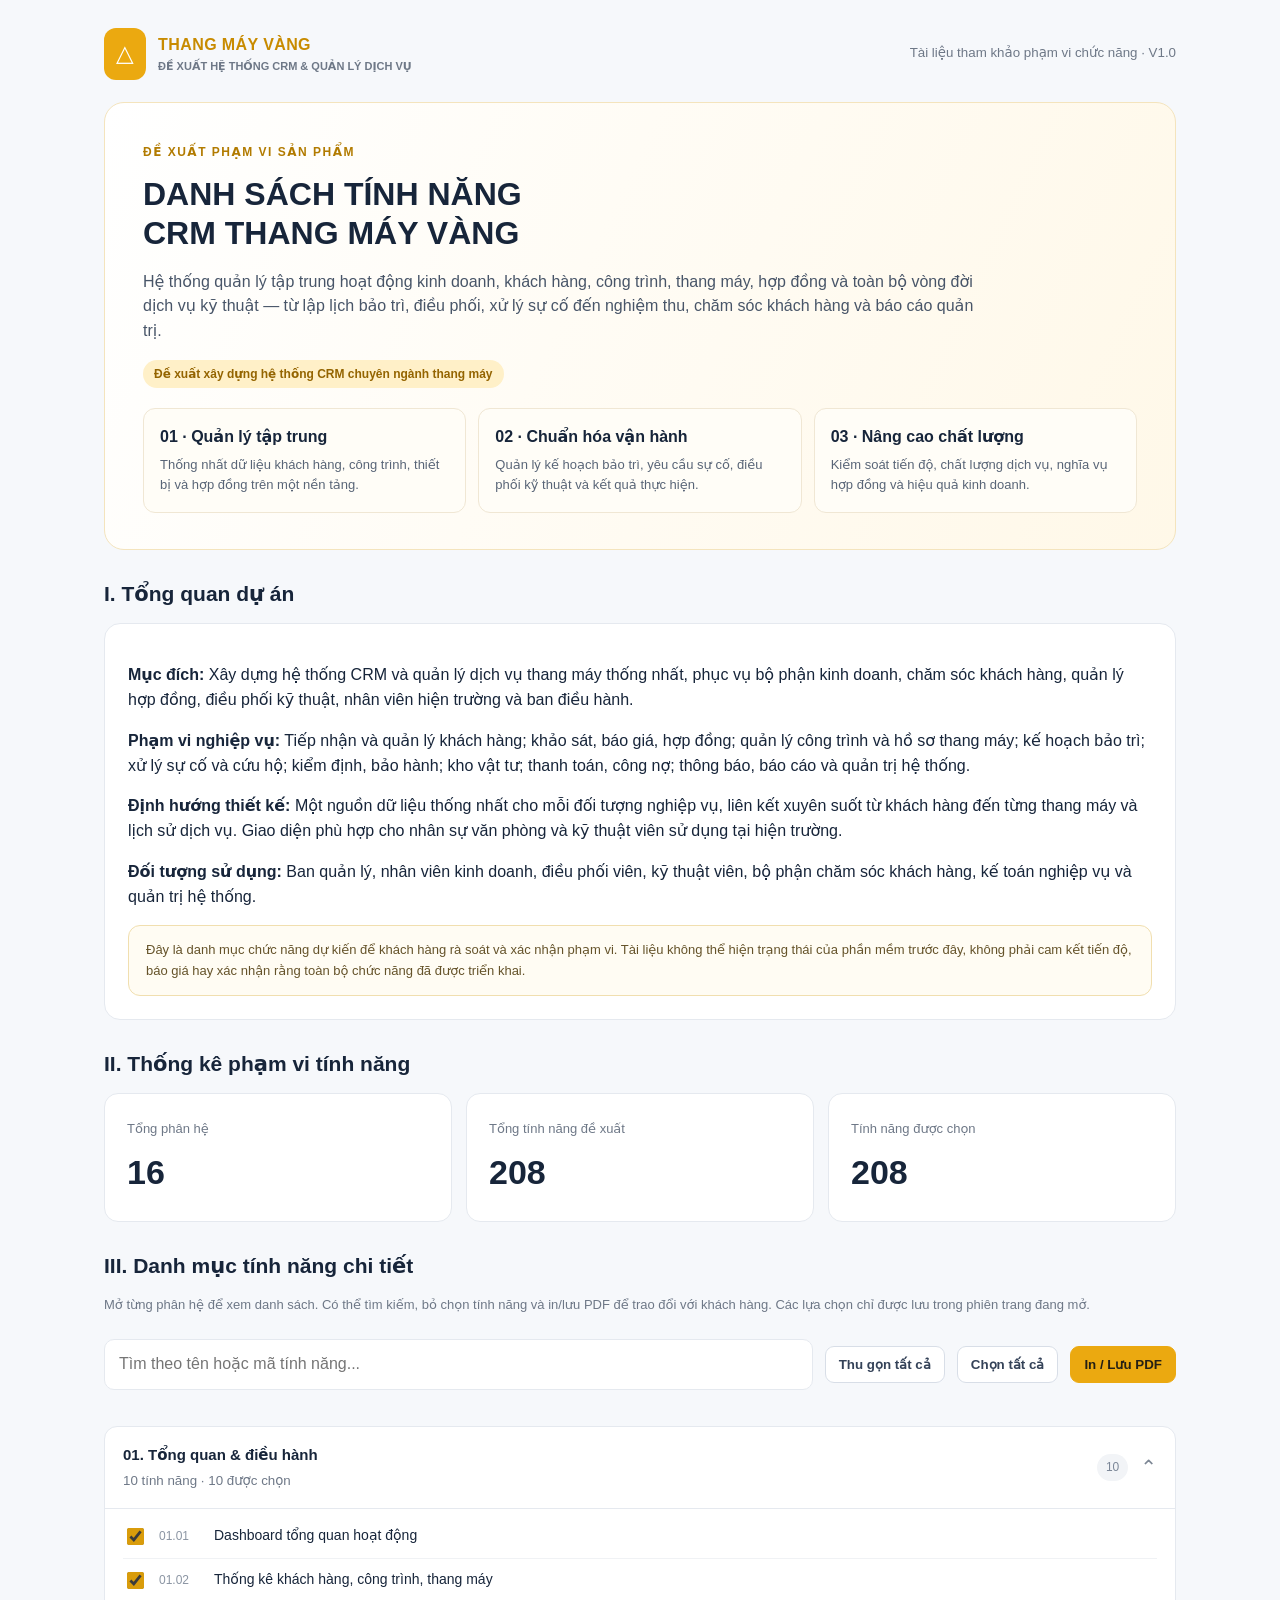
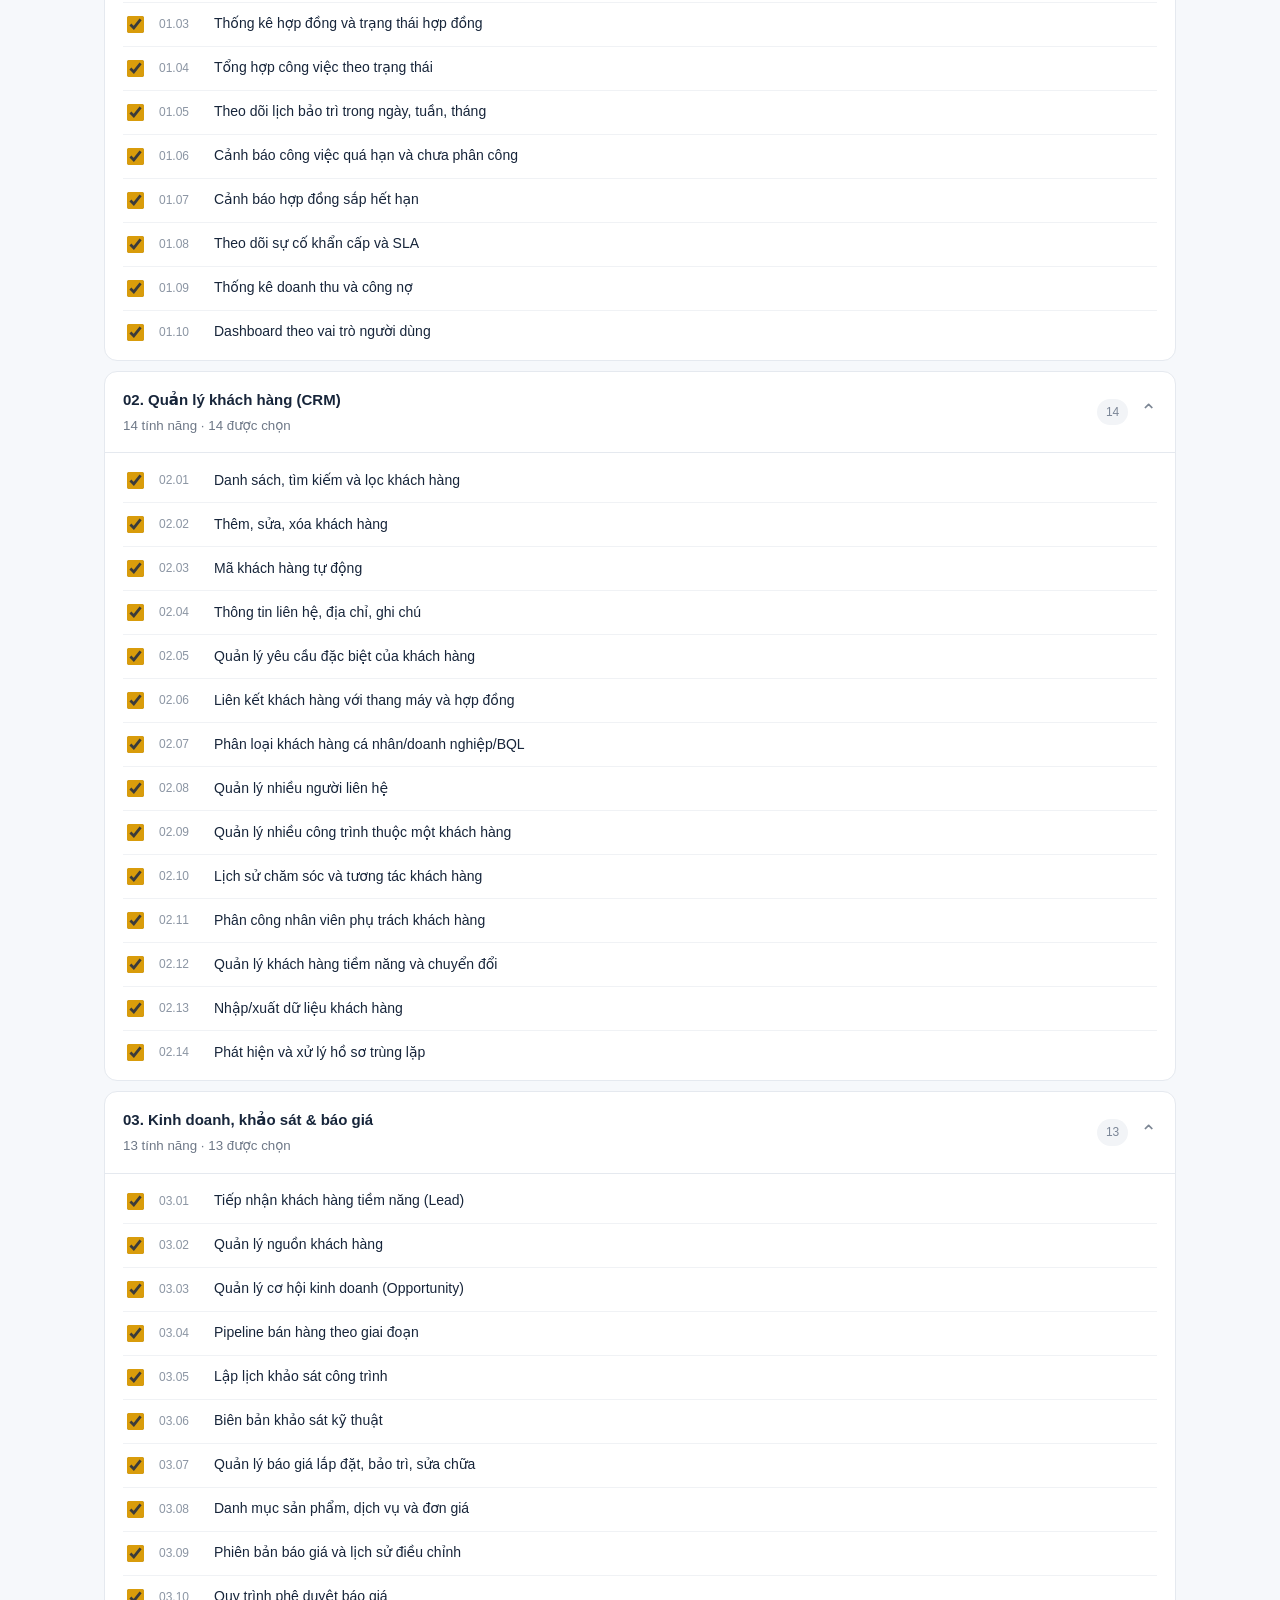
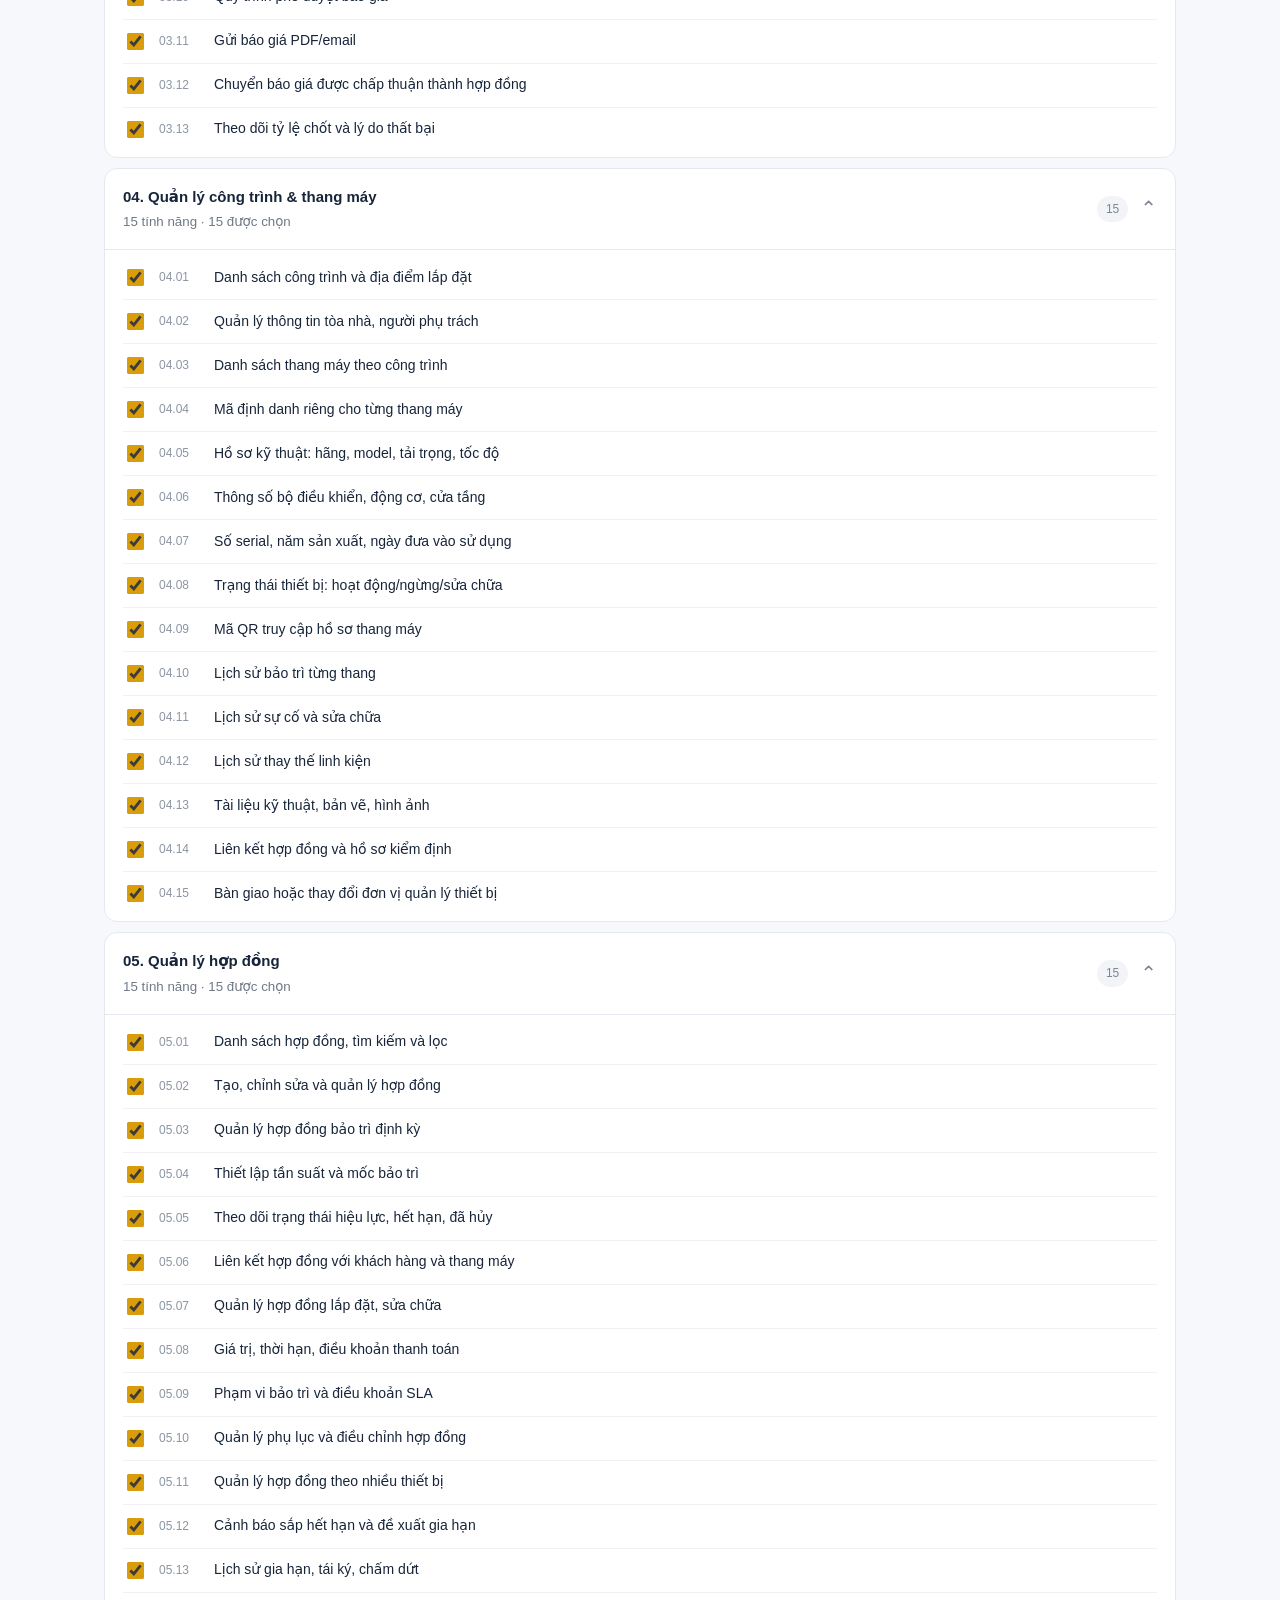
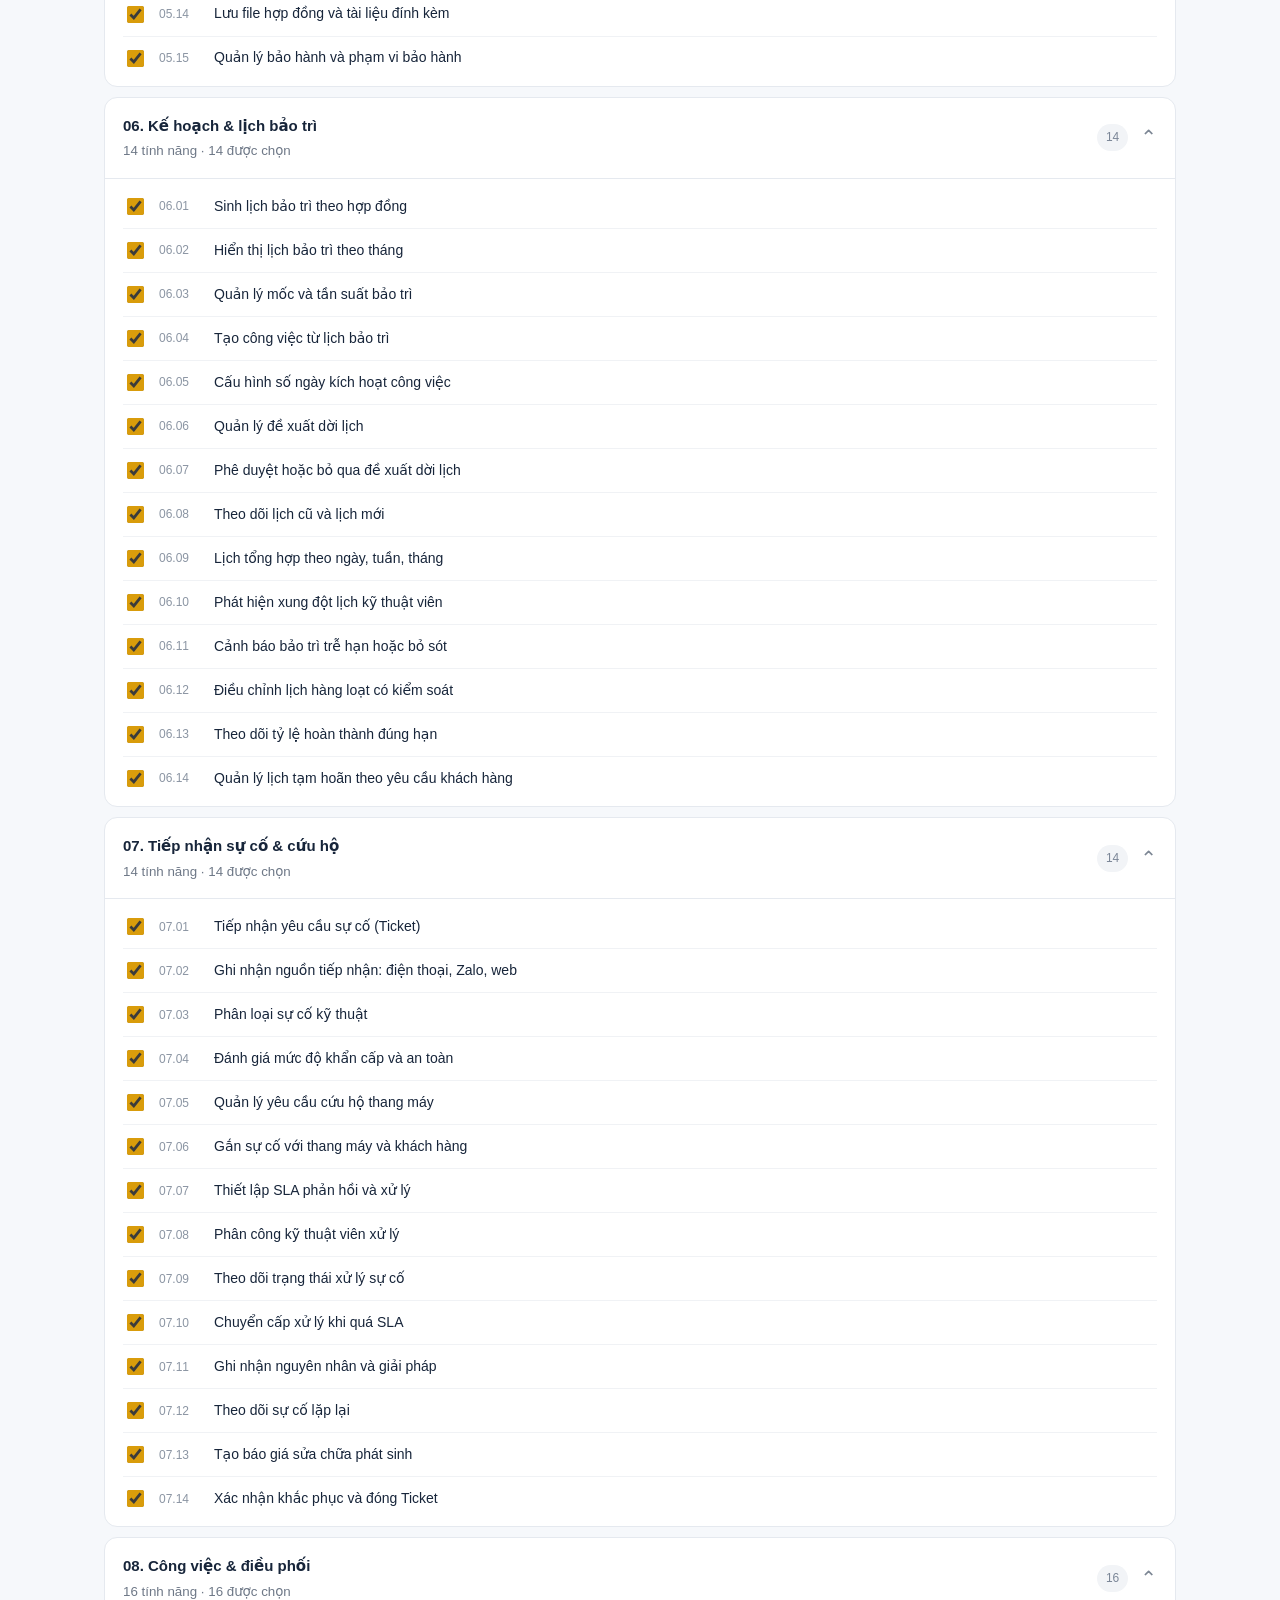
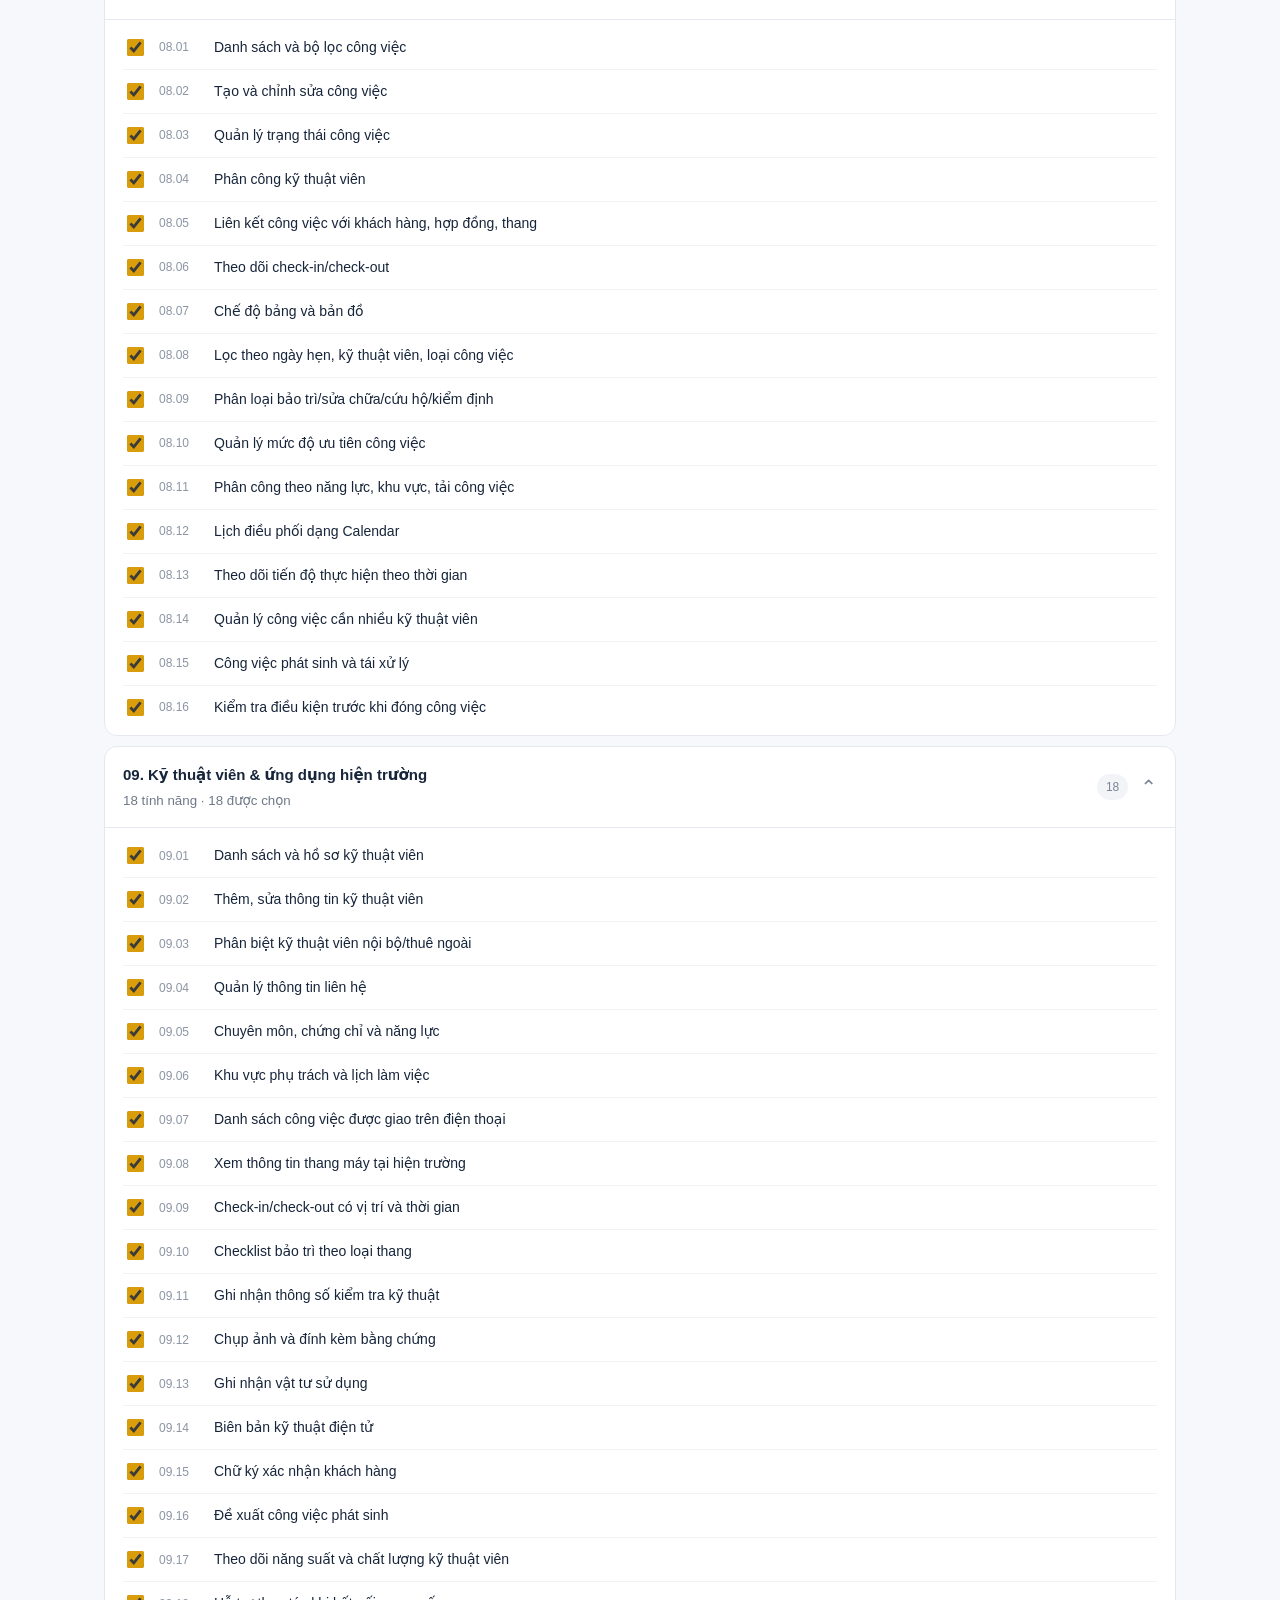
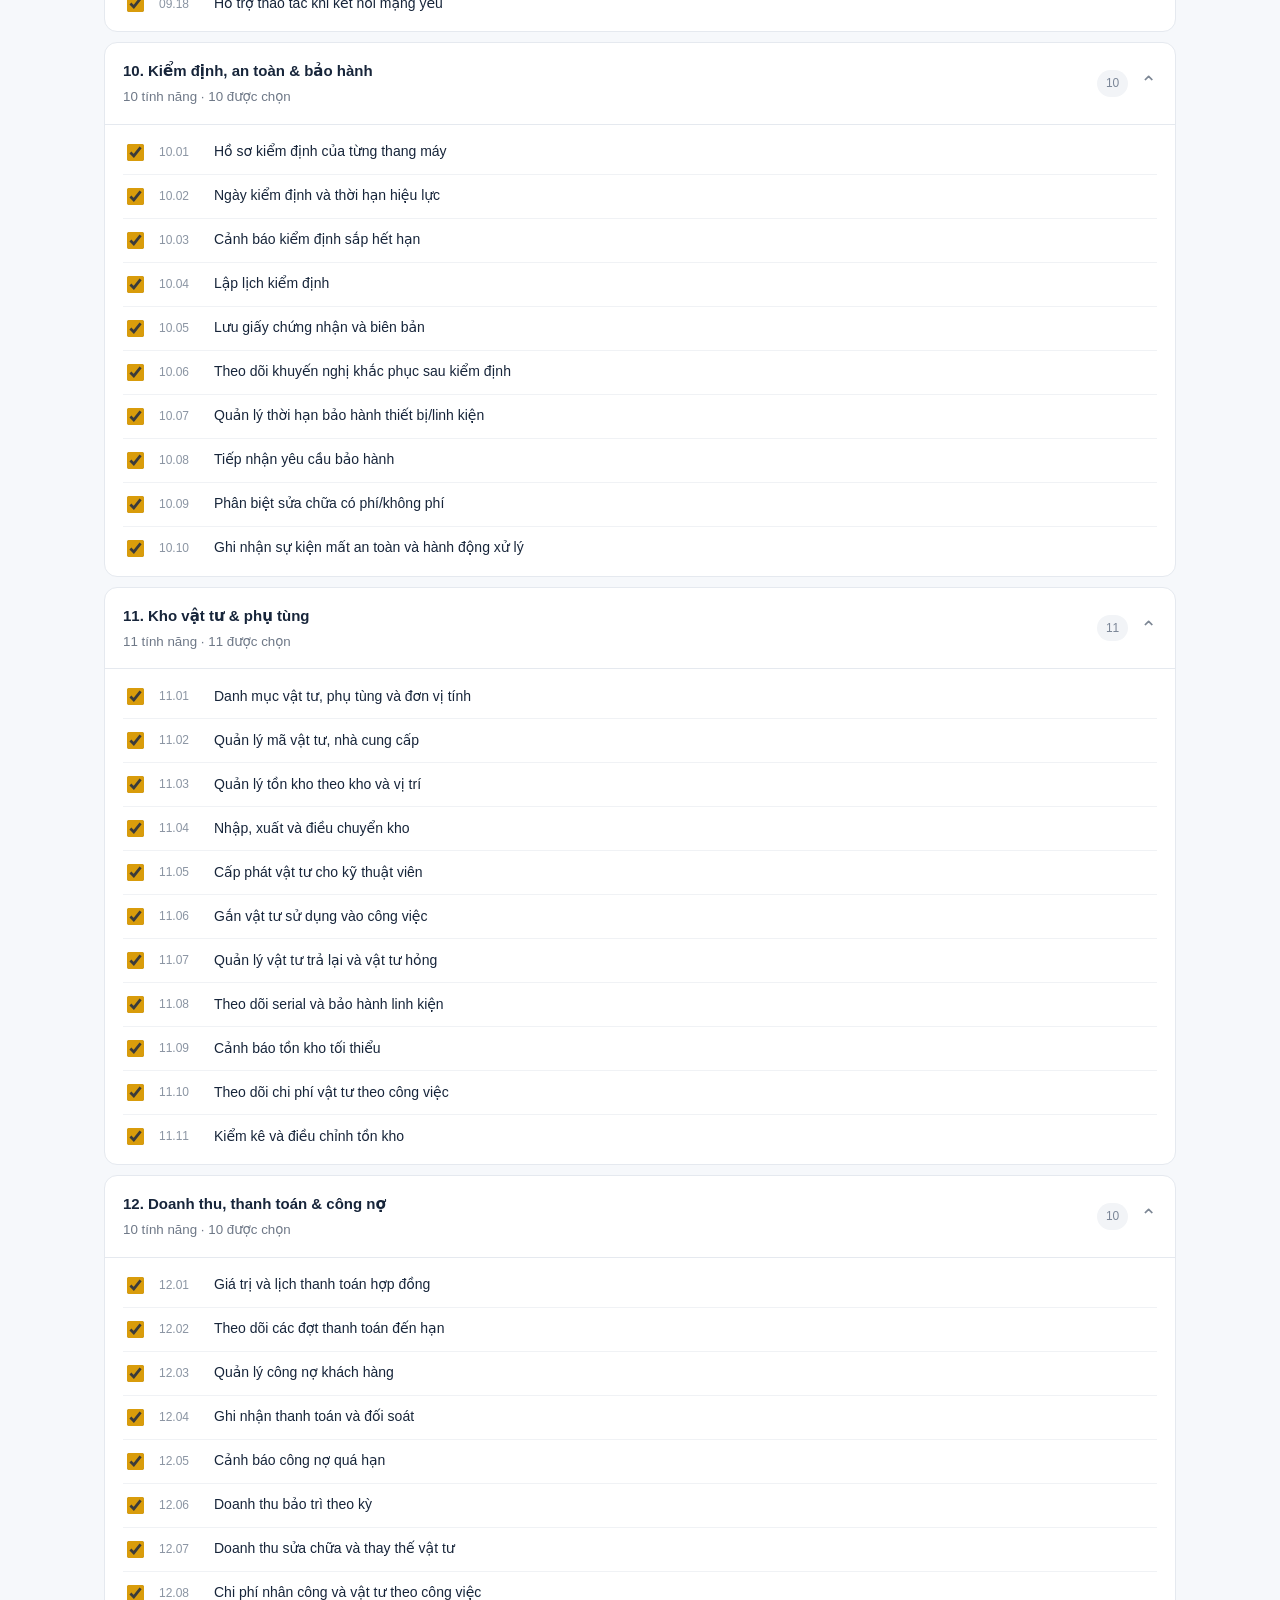
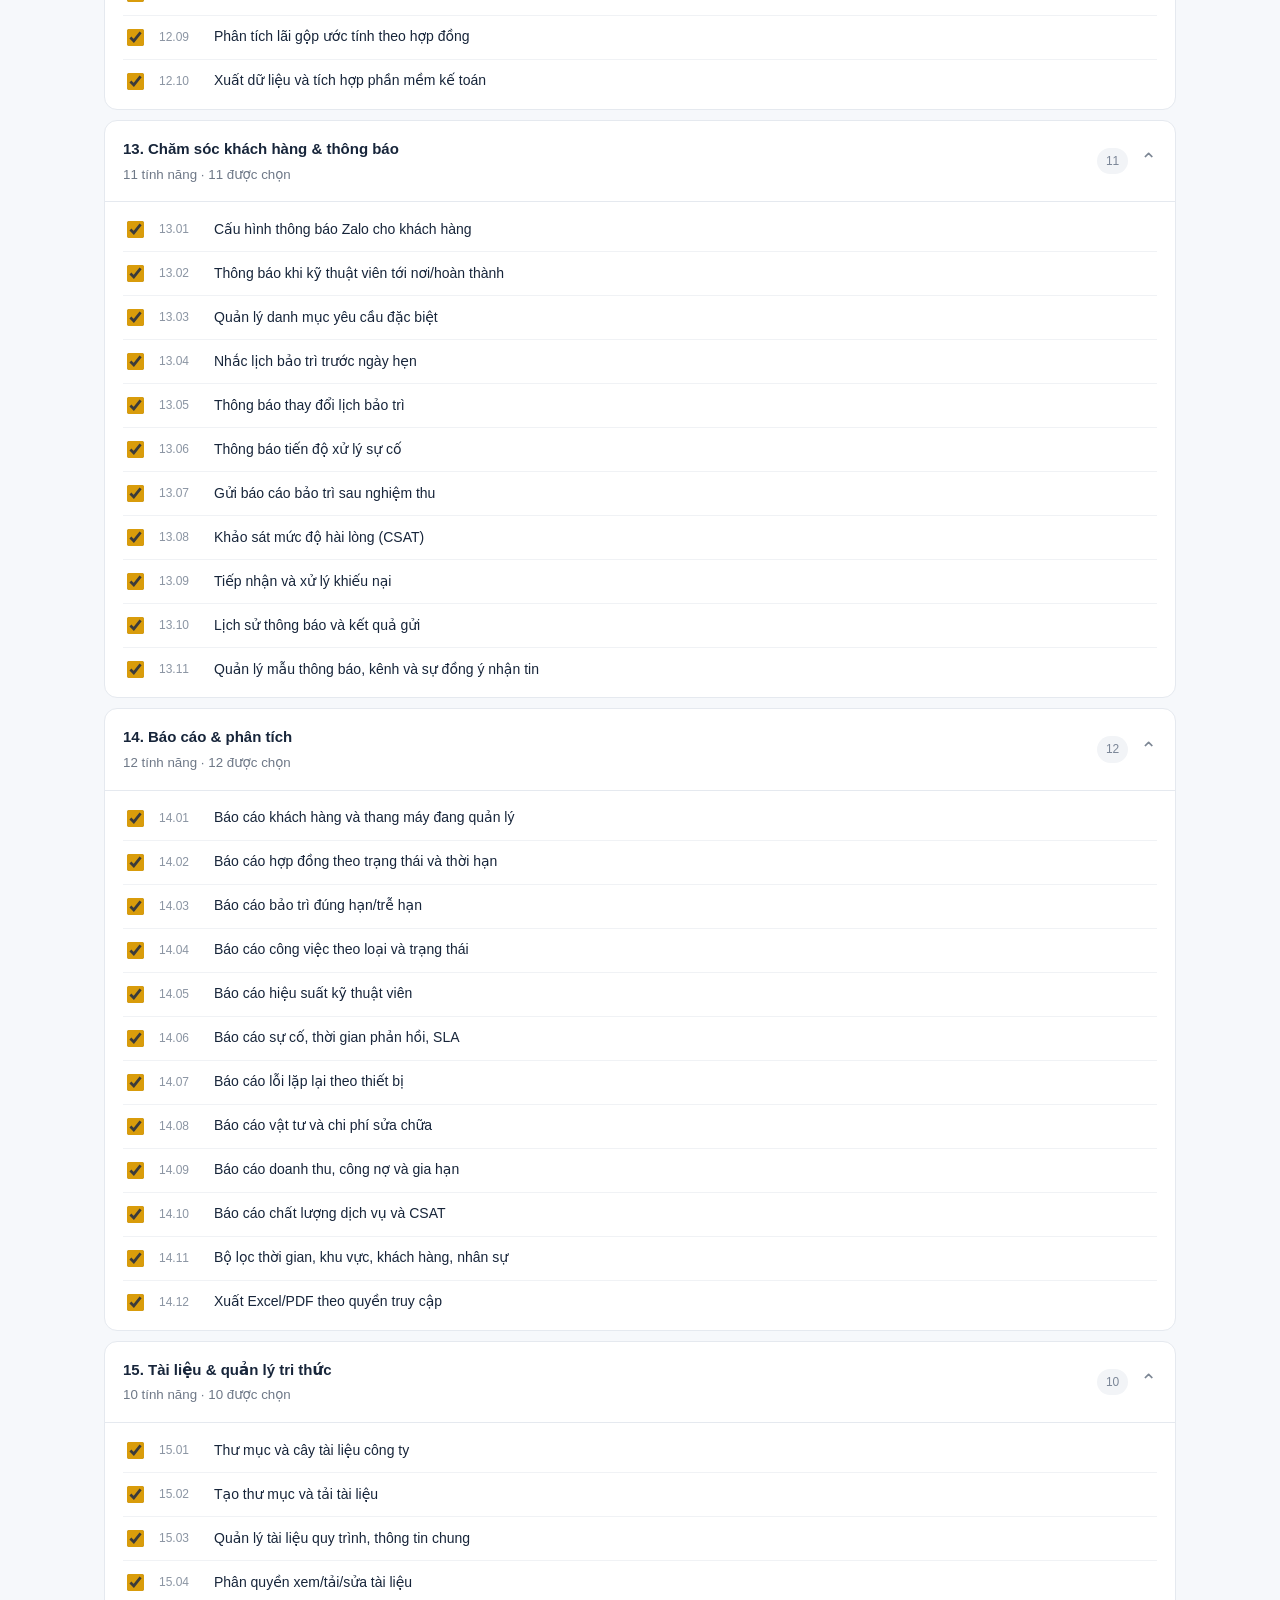
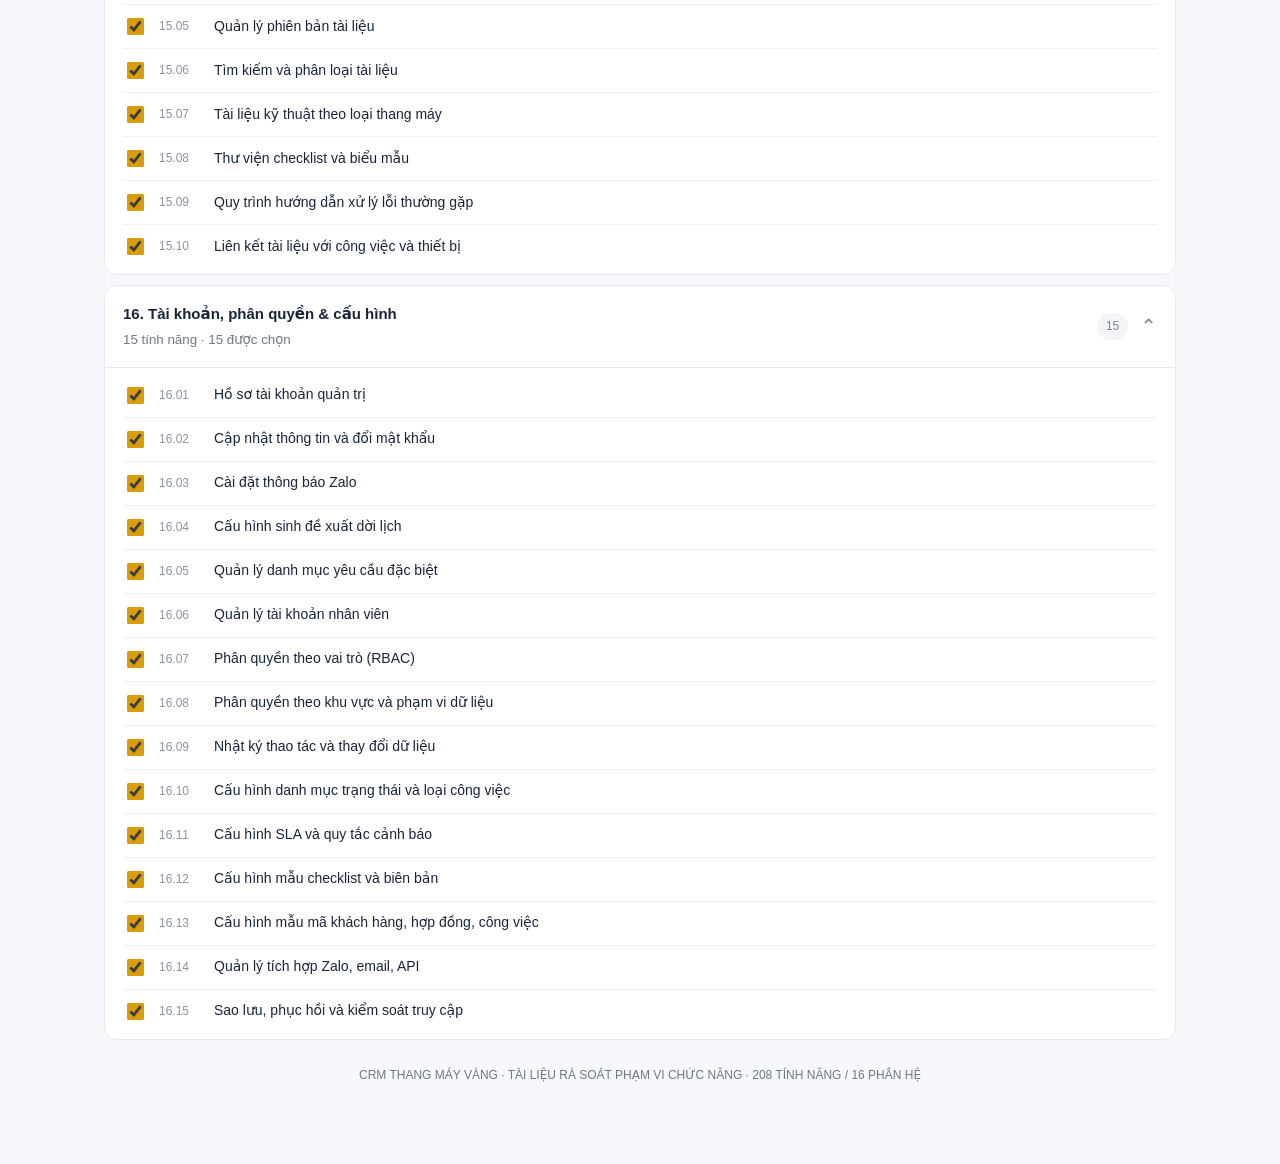
==== index.html @ a3b7886a "up" ====
<!doctype html><html lang="vi"><head><meta charset="utf-8"><meta name="viewport" content="width=device-width,initial-scale=1"><title>Danh sách tính năng CRM Thang Máy Vàng</title><style>
:root{--gold:#eba910;--gold2:#fff6df;--ink:#17253a;--muted:#6e7887;--line:#e5e9ef;--bg:#f6f8fb}*{box-sizing:border-box}body{margin:0;background:var(--bg);font-family:Arial,system-ui,sans-serif;color:var(--ink);line-height:1.55}.wrap{max-width:1120px;margin:auto;padding:28px 24px 80px}.top{display:flex;justify-content:space-between;align-items:center;gap:16px;margin-bottom:22px}.brand{display:flex;align-items:center;gap:12px;font-weight:800;color:#c88b00;letter-spacing:.4px}.mark{background:var(--gold);color:white;border-radius:12px;padding:8px 12px;font-size:23px}.top small{color:var(--muted)}.hero{background:linear-gradient(115deg,#fff,#fff8e8);border:1px solid #f4e4bd;border-radius:20px;padding:36px 38px}.eyebrow{color:#b27b00;font-size:12px;font-weight:800;letter-spacing:1.5px}.hero h1{font-size:32px;line-height:1.22;margin:12px 0}.lead{font-size:16px;max-width:850px;color:#485568}.pill{display:inline-block;border-radius:30px;background:#fff0c8;color:#946400;font-weight:700;padding:5px 11px;font-size:12px}.section{margin-top:28px}.section h2{font-size:21px;margin:0 0 13px}.panel{background:white;border:1px solid var(--line);border-radius:16px;padding:23px}.objectives{display:grid;grid-template-columns:repeat(3,1fr);gap:12px;margin-top:20px}.objective{border:1px solid #f0e7d4;border-radius:12px;background:#fffdf7;padding:16px}.objective strong{display:block;margin-bottom:5px}.objective p{font-size:13px;color:#596577;margin:0}.stats{display:grid;grid-template-columns:repeat(3,1fr);gap:14px}.stat{background:#fff;border:1px solid var(--line);border-radius:14px;padding:22px}.stat span{font-size:13px;color:var(--muted)}.stat strong{font-size:34px;display:block;margin-top:5px}.tools{display:flex;gap:12px;align-items:center;flex-wrap:wrap;margin-bottom:16px}.search{flex:1;min-width:220px;border:1px solid var(--line);border-radius:10px;padding:12px 14px;font:inherit}.btn{cursor:pointer;background:#fff;border:1px solid #d8dee7;border-radius:9px;padding:10px 13px;font-weight:600;color:#344258}.btn.primary{background:var(--gold);border-color:var(--gold);color:#252014}.btn:hover{filter:brightness(.97)}.hint{font-size:13px;color:var(--muted);margin:0 0 14px}.module{background:#fff;border:1px solid var(--line);border-radius:13px;margin:10px 0;overflow:hidden}.module-head{display:flex;justify-content:space-between;gap:10px;align-items:center;padding:16px 18px;cursor:pointer;user-select:none}.module-head:hover{background:#fffdf7}.module-head strong{font-size:15px}.module-head small{display:block;color:var(--muted);margin-top:3px}.module-content{border-top:1px solid var(--line);padding:6px 18px}.feature{display:flex;align-items:center;gap:12px;padding:10px 0;border-bottom:1px solid #f0f2f5;font-size:14px}.feature:last-child{border:0}.feature label{flex:1;cursor:pointer}.feature input{accent-color:#d99c0b;width:17px;height:17px;cursor:pointer}.code{font-size:12px;color:#8b95a3;min-width:43px}.count{font-size:12px;color:#7b8697;background:#f2f4f7;border-radius:20px;padding:4px 9px;white-space:nowrap}.arrow{font-size:20px;color:#7c8694}.footer{margin-top:26px;color:var(--muted);font-size:12px;text-align:center}.review{background:#fffcf3;border:1px solid #f1dfaf;border-radius:12px;padding:14px 17px;margin-top:16px;font-size:13px;color:#65532a}.sticky{position:sticky;top:0;z-index:2;background:rgba(246,248,251,.96);padding:10px 0;backdrop-filter:blur(8px)}@media(max-width:700px){.wrap{padding:16px 12px 50px}.hero{padding:23px}.hero h1{font-size:25px}.objectives{grid-template-columns:1fr}.stats{gap:8px}.stat{padding:13px}.stat strong{font-size:26px}.top small{display:none}.panel{padding:15px}.feature{font-size:13px}}@media print{body{background:white}.wrap{max-width:none;padding:0}.top,.tools,.review,.footer{display:none!important}.hero,.panel,.module,.stat{break-inside:avoid}.module-content{display:block!important}.feature input{appearance:none;width:10px;height:10px;border:1px solid #aaa}.module{break-inside:avoid}.section{margin-top:18px}}
</style></head><body><main class="wrap"><header class="top"><div class="brand"><div class="mark">△</div><div>THANG MÁY VÀNG<small style="display:block;font-size:11px;letter-spacing:0">ĐỀ XUẤT HỆ THỐNG CRM & QUẢN LÝ DỊCH VỤ</small></div></div><small>Tài liệu tham khảo phạm vi chức năng · V1.0</small></header><section class="hero"><span class="eyebrow">ĐỀ XUẤT PHẠM VI SẢN PHẨM</span><h1>DANH SÁCH TÍNH NĂNG<br>CRM THANG MÁY VÀNG</h1><p class="lead">Hệ thống quản lý tập trung hoạt động kinh doanh, khách hàng, công trình, thang máy, hợp đồng và toàn bộ vòng đời dịch vụ kỹ thuật — từ lập lịch bảo trì, điều phối, xử lý sự cố đến nghiệm thu, chăm sóc khách hàng và báo cáo quản trị.</p><span class="pill">Đề xuất xây dựng hệ thống CRM chuyên ngành thang máy</span><div class="objectives"><div class="objective"><strong>01 · Quản lý tập trung</strong><p>Thống nhất dữ liệu khách hàng, công trình, thiết bị và hợp đồng trên một nền tảng.</p></div><div class="objective"><strong>02 · Chuẩn hóa vận hành</strong><p>Quản lý kế hoạch bảo trì, yêu cầu sự cố, điều phối kỹ thuật và kết quả thực hiện.</p></div><div class="objective"><strong>03 · Nâng cao chất lượng</strong><p>Kiểm soát tiến độ, chất lượng dịch vụ, nghĩa vụ hợp đồng và hiệu quả kinh doanh.</p></div></div></section><section class="section"><h2>I. Tổng quan dự án</h2><div class="panel"><p><strong>Mục đích:</strong> Xây dựng hệ thống CRM và quản lý dịch vụ thang máy thống nhất, phục vụ bộ phận kinh doanh, chăm sóc khách hàng, quản lý hợp đồng, điều phối kỹ thuật, nhân viên hiện trường và ban điều hành.</p><p><strong>Phạm vi nghiệp vụ:</strong> Tiếp nhận và quản lý khách hàng; khảo sát, báo giá, hợp đồng; quản lý công trình và hồ sơ thang máy; kế hoạch bảo trì; xử lý sự cố và cứu hộ; kiểm định, bảo hành; kho vật tư; thanh toán, công nợ; thông báo, báo cáo và quản trị hệ thống.</p><p><strong>Định hướng thiết kế:</strong> Một nguồn dữ liệu thống nhất cho mỗi đối tượng nghiệp vụ, liên kết xuyên suốt từ khách hàng đến từng thang máy và lịch sử dịch vụ. Giao diện phù hợp cho nhân sự văn phòng và kỹ thuật viên sử dụng tại hiện trường.</p><p><strong>Đối tượng sử dụng:</strong> Ban quản lý, nhân viên kinh doanh, điều phối viên, kỹ thuật viên, bộ phận chăm sóc khách hàng, kế toán nghiệp vụ và quản trị hệ thống.</p><div class="review">Đây là danh mục chức năng dự kiến để khách hàng rà soát và xác nhận phạm vi. Tài liệu không thể hiện trạng thái của phần mềm trước đây, không phải cam kết tiến độ, báo giá hay xác nhận rằng toàn bộ chức năng đã được triển khai.</div></div></section><section class="section"><h2>II. Thống kê phạm vi tính năng</h2><div class="stats"><div class="stat"><span>Tổng phân hệ</span><strong id="modulesTotal">16</strong></div><div class="stat"><span>Tổng tính năng đề xuất</span><strong id="featuresTotal">208</strong></div><div class="stat"><span>Tính năng được chọn</span><strong id="selectedTotal">208</strong></div></div></section><section class="section"><h2>III. Danh mục tính năng chi tiết</h2><p class="hint">Mở từng phân hệ để xem danh sách. Có thể tìm kiếm, bỏ chọn tính năng và in/lưu PDF để trao đổi với khách hàng. Các lựa chọn chỉ được lưu trong phiên trang đang mở.</p><div class="sticky"><div class="tools"><input id="search" class="search" type="search" placeholder="Tìm theo tên hoặc mã tính năng..." aria-label="Tìm tính năng"><button class="btn" id="expand">Thu gọn tất cả</button><button class="btn" id="reset">Chọn tất cả</button><button class="btn primary" id="print">In / Lưu PDF</button></div></div><div id="list"></div></section><div class="footer">CRM THANG MÁY VÀNG · TÀI LIỆU RÀ SOÁT PHẠM VI CHỨC NĂNG · 208 TÍNH NĂNG / 16 PHÂN HỆ</div></main><script>
const modules=[{"id": "01", "name": "Tổng quan & điều hành", "features": [{"id": "01.01", "name": "Dashboard tổng quan hoạt động"}, {"id": "01.02", "name": "Thống kê khách hàng, công trình, thang máy"}, {"id": "01.03", "name": "Thống kê hợp đồng và trạng thái hợp đồng"}, {"id": "01.04", "name": "Tổng hợp công việc theo trạng thái"}, {"id": "01.05", "name": "Theo dõi lịch bảo trì trong ngày, tuần, tháng"}, {"id": "01.06", "name": "Cảnh báo công việc quá hạn và chưa phân công"}, {"id": "01.07", "name": "Cảnh báo hợp đồng sắp hết hạn"}, {"id": "01.08", "name": "Theo dõi sự cố khẩn cấp và SLA"}, {"id": "01.09", "name": "Thống kê doanh thu và công nợ"}, {"id": "01.10", "name": "Dashboard theo vai trò người dùng"}]}, {"id": "02", "name": "Quản lý khách hàng (CRM)", "features": [{"id": "02.01", "name": "Danh sách, tìm kiếm và lọc khách hàng"}, {"id": "02.02", "name": "Thêm, sửa, xóa khách hàng"}, {"id": "02.03", "name": "Mã khách hàng tự động"}, {"id": "02.04", "name": "Thông tin liên hệ, địa chỉ, ghi chú"}, {"id": "02.05", "name": "Quản lý yêu cầu đặc biệt của khách hàng"}, {"id": "02.06", "name": "Liên kết khách hàng với thang máy và hợp đồng"}, {"id": "02.07", "name": "Phân loại khách hàng cá nhân/doanh nghiệp/BQL"}, {"id": "02.08", "name": "Quản lý nhiều người liên hệ"}, {"id": "02.09", "name": "Quản lý nhiều công trình thuộc một khách hàng"}, {"id": "02.10", "name": "Lịch sử chăm sóc và tương tác khách hàng"}, {"id": "02.11", "name": "Phân công nhân viên phụ trách khách hàng"}, {"id": "02.12", "name": "Quản lý khách hàng tiềm năng và chuyển đổi"}, {"id": "02.13", "name": "Nhập/xuất dữ liệu khách hàng"}, {"id": "02.14", "name": "Phát hiện và xử lý hồ sơ trùng lặp"}]}, {"id": "03", "name": "Kinh doanh, khảo sát & báo giá", "features": [{"id": "03.01", "name": "Tiếp nhận khách hàng tiềm năng (Lead)"}, {"id": "03.02", "name": "Quản lý nguồn khách hàng"}, {"id": "03.03", "name": "Quản lý cơ hội kinh doanh (Opportunity)"}, {"id": "03.04", "name": "Pipeline bán hàng theo giai đoạn"}, {"id": "03.05", "name": "Lập lịch khảo sát công trình"}, {"id": "03.06", "name": "Biên bản khảo sát kỹ thuật"}, {"id": "03.07", "name": "Quản lý báo giá lắp đặt, bảo trì, sửa chữa"}, {"id": "03.08", "name": "Danh mục sản phẩm, dịch vụ và đơn giá"}, {"id": "03.09", "name": "Phiên bản báo giá và lịch sử điều chỉnh"}, {"id": "03.10", "name": "Quy trình phê duyệt báo giá"}, {"id": "03.11", "name": "Gửi báo giá PDF/email"}, {"id": "03.12", "name": "Chuyển báo giá được chấp thuận thành hợp đồng"}, {"id": "03.13", "name": "Theo dõi tỷ lệ chốt và lý do thất bại"}]}, {"id": "04", "name": "Quản lý công trình & thang máy", "features": [{"id": "04.01", "name": "Danh sách công trình và địa điểm lắp đặt"}, {"id": "04.02", "name": "Quản lý thông tin tòa nhà, người phụ trách"}, {"id": "04.03", "name": "Danh sách thang máy theo công trình"}, {"id": "04.04", "name": "Mã định danh riêng cho từng thang máy"}, {"id": "04.05", "name": "Hồ sơ kỹ thuật: hãng, model, tải trọng, tốc độ"}, {"id": "04.06", "name": "Thông số bộ điều khiển, động cơ, cửa tầng"}, {"id": "04.07", "name": "Số serial, năm sản xuất, ngày đưa vào sử dụng"}, {"id": "04.08", "name": "Trạng thái thiết bị: hoạt động/ngừng/sửa chữa"}, {"id": "04.09", "name": "Mã QR truy cập hồ sơ thang máy"}, {"id": "04.10", "name": "Lịch sử bảo trì từng thang"}, {"id": "04.11", "name": "Lịch sử sự cố và sửa chữa"}, {"id": "04.12", "name": "Lịch sử thay thế linh kiện"}, {"id": "04.13", "name": "Tài liệu kỹ thuật, bản vẽ, hình ảnh"}, {"id": "04.14", "name": "Liên kết hợp đồng và hồ sơ kiểm định"}, {"id": "04.15", "name": "Bàn giao hoặc thay đổi đơn vị quản lý thiết bị"}]}, {"id": "05", "name": "Quản lý hợp đồng", "features": [{"id": "05.01", "name": "Danh sách hợp đồng, tìm kiếm và lọc"}, {"id": "05.02", "name": "Tạo, chỉnh sửa và quản lý hợp đồng"}, {"id": "05.03", "name": "Quản lý hợp đồng bảo trì định kỳ"}, {"id": "05.04", "name": "Thiết lập tần suất và mốc bảo trì"}, {"id": "05.05", "name": "Theo dõi trạng thái hiệu lực, hết hạn, đã hủy"}, {"id": "05.06", "name": "Liên kết hợp đồng với khách hàng và thang máy"}, {"id": "05.07", "name": "Quản lý hợp đồng lắp đặt, sửa chữa"}, {"id": "05.08", "name": "Giá trị, thời hạn, điều khoản thanh toán"}, {"id": "05.09", "name": "Phạm vi bảo trì và điều khoản SLA"}, {"id": "05.10", "name": "Quản lý phụ lục và điều chỉnh hợp đồng"}, {"id": "05.11", "name": "Quản lý hợp đồng theo nhiều thiết bị"}, {"id": "05.12", "name": "Cảnh báo sắp hết hạn và đề xuất gia hạn"}, {"id": "05.13", "name": "Lịch sử gia hạn, tái ký, chấm dứt"}, {"id": "05.14", "name": "Lưu file hợp đồng và tài liệu đính kèm"}, {"id": "05.15", "name": "Quản lý bảo hành và phạm vi bảo hành"}]}, {"id": "06", "name": "Kế hoạch & lịch bảo trì", "features": [{"id": "06.01", "name": "Sinh lịch bảo trì theo hợp đồng"}, {"id": "06.02", "name": "Hiển thị lịch bảo trì theo tháng"}, {"id": "06.03", "name": "Quản lý mốc và tần suất bảo trì"}, {"id": "06.04", "name": "Tạo công việc từ lịch bảo trì"}, {"id": "06.05", "name": "Cấu hình số ngày kích hoạt công việc"}, {"id": "06.06", "name": "Quản lý đề xuất dời lịch"}, {"id": "06.07", "name": "Phê duyệt hoặc bỏ qua đề xuất dời lịch"}, {"id": "06.08", "name": "Theo dõi lịch cũ và lịch mới"}, {"id": "06.09", "name": "Lịch tổng hợp theo ngày, tuần, tháng"}, {"id": "06.10", "name": "Phát hiện xung đột lịch kỹ thuật viên"}, {"id": "06.11", "name": "Cảnh báo bảo trì trễ hạn hoặc bỏ sót"}, {"id": "06.12", "name": "Điều chỉnh lịch hàng loạt có kiểm soát"}, {"id": "06.13", "name": "Theo dõi tỷ lệ hoàn thành đúng hạn"}, {"id": "06.14", "name": "Quản lý lịch tạm hoãn theo yêu cầu khách hàng"}]}, {"id": "07", "name": "Tiếp nhận sự cố & cứu hộ", "features": [{"id": "07.01", "name": "Tiếp nhận yêu cầu sự cố (Ticket)"}, {"id": "07.02", "name": "Ghi nhận nguồn tiếp nhận: điện thoại, Zalo, web"}, {"id": "07.03", "name": "Phân loại sự cố kỹ thuật"}, {"id": "07.04", "name": "Đánh giá mức độ khẩn cấp và an toàn"}, {"id": "07.05", "name": "Quản lý yêu cầu cứu hộ thang máy"}, {"id": "07.06", "name": "Gắn sự cố với thang máy và khách hàng"}, {"id": "07.07", "name": "Thiết lập SLA phản hồi và xử lý"}, {"id": "07.08", "name": "Phân công kỹ thuật viên xử lý"}, {"id": "07.09", "name": "Theo dõi trạng thái xử lý sự cố"}, {"id": "07.10", "name": "Chuyển cấp xử lý khi quá SLA"}, {"id": "07.11", "name": "Ghi nhận nguyên nhân và giải pháp"}, {"id": "07.12", "name": "Theo dõi sự cố lặp lại"}, {"id": "07.13", "name": "Tạo báo giá sửa chữa phát sinh"}, {"id": "07.14", "name": "Xác nhận khắc phục và đóng Ticket"}]}, {"id": "08", "name": "Công việc & điều phối", "features": [{"id": "08.01", "name": "Danh sách và bộ lọc công việc"}, {"id": "08.02", "name": "Tạo và chỉnh sửa công việc"}, {"id": "08.03", "name": "Quản lý trạng thái công việc"}, {"id": "08.04", "name": "Phân công kỹ thuật viên"}, {"id": "08.05", "name": "Liên kết công việc với khách hàng, hợp đồng, thang"}, {"id": "08.06", "name": "Theo dõi check-in/check-out"}, {"id": "08.07", "name": "Chế độ bảng và bản đồ"}, {"id": "08.08", "name": "Lọc theo ngày hẹn, kỹ thuật viên, loại công việc"}, {"id": "08.09", "name": "Phân loại bảo trì/sửa chữa/cứu hộ/kiểm định"}, {"id": "08.10", "name": "Quản lý mức độ ưu tiên công việc"}, {"id": "08.11", "name": "Phân công theo năng lực, khu vực, tải công việc"}, {"id": "08.12", "name": "Lịch điều phối dạng Calendar"}, {"id": "08.13", "name": "Theo dõi tiến độ thực hiện theo thời gian"}, {"id": "08.14", "name": "Quản lý công việc cần nhiều kỹ thuật viên"}, {"id": "08.15", "name": "Công việc phát sinh và tái xử lý"}, {"id": "08.16", "name": "Kiểm tra điều kiện trước khi đóng công việc"}]}, {"id": "09", "name": "Kỹ thuật viên & ứng dụng hiện trường", "features": [{"id": "09.01", "name": "Danh sách và hồ sơ kỹ thuật viên"}, {"id": "09.02", "name": "Thêm, sửa thông tin kỹ thuật viên"}, {"id": "09.03", "name": "Phân biệt kỹ thuật viên nội bộ/thuê ngoài"}, {"id": "09.04", "name": "Quản lý thông tin liên hệ"}, {"id": "09.05", "name": "Chuyên môn, chứng chỉ và năng lực"}, {"id": "09.06", "name": "Khu vực phụ trách và lịch làm việc"}, {"id": "09.07", "name": "Danh sách công việc được giao trên điện thoại"}, {"id": "09.08", "name": "Xem thông tin thang máy tại hiện trường"}, {"id": "09.09", "name": "Check-in/check-out có vị trí và thời gian"}, {"id": "09.10", "name": "Checklist bảo trì theo loại thang"}, {"id": "09.11", "name": "Ghi nhận thông số kiểm tra kỹ thuật"}, {"id": "09.12", "name": "Chụp ảnh và đính kèm bằng chứng"}, {"id": "09.13", "name": "Ghi nhận vật tư sử dụng"}, {"id": "09.14", "name": "Biên bản kỹ thuật điện tử"}, {"id": "09.15", "name": "Chữ ký xác nhận khách hàng"}, {"id": "09.16", "name": "Đề xuất công việc phát sinh"}, {"id": "09.17", "name": "Theo dõi năng suất và chất lượng kỹ thuật viên"}, {"id": "09.18", "name": "Hỗ trợ thao tác khi kết nối mạng yếu"}]}, {"id": "10", "name": "Kiểm định, an toàn & bảo hành", "features": [{"id": "10.01", "name": "Hồ sơ kiểm định của từng thang máy"}, {"id": "10.02", "name": "Ngày kiểm định và thời hạn hiệu lực"}, {"id": "10.03", "name": "Cảnh báo kiểm định sắp hết hạn"}, {"id": "10.04", "name": "Lập lịch kiểm định"}, {"id": "10.05", "name": "Lưu giấy chứng nhận và biên bản"}, {"id": "10.06", "name": "Theo dõi khuyến nghị khắc phục sau kiểm định"}, {"id": "10.07", "name": "Quản lý thời hạn bảo hành thiết bị/linh kiện"}, {"id": "10.08", "name": "Tiếp nhận yêu cầu bảo hành"}, {"id": "10.09", "name": "Phân biệt sửa chữa có phí/không phí"}, {"id": "10.10", "name": "Ghi nhận sự kiện mất an toàn và hành động xử lý"}]}, {"id": "11", "name": "Kho vật tư & phụ tùng", "features": [{"id": "11.01", "name": "Danh mục vật tư, phụ tùng và đơn vị tính"}, {"id": "11.02", "name": "Quản lý mã vật tư, nhà cung cấp"}, {"id": "11.03", "name": "Quản lý tồn kho theo kho và vị trí"}, {"id": "11.04", "name": "Nhập, xuất và điều chuyển kho"}, {"id": "11.05", "name": "Cấp phát vật tư cho kỹ thuật viên"}, {"id": "11.06", "name": "Gắn vật tư sử dụng vào công việc"}, {"id": "11.07", "name": "Quản lý vật tư trả lại và vật tư hỏng"}, {"id": "11.08", "name": "Theo dõi serial và bảo hành linh kiện"}, {"id": "11.09", "name": "Cảnh báo tồn kho tối thiểu"}, {"id": "11.10", "name": "Theo dõi chi phí vật tư theo công việc"}, {"id": "11.11", "name": "Kiểm kê và điều chỉnh tồn kho"}]}, {"id": "12", "name": "Doanh thu, thanh toán & công nợ", "features": [{"id": "12.01", "name": "Giá trị và lịch thanh toán hợp đồng"}, {"id": "12.02", "name": "Theo dõi các đợt thanh toán đến hạn"}, {"id": "12.03", "name": "Quản lý công nợ khách hàng"}, {"id": "12.04", "name": "Ghi nhận thanh toán và đối soát"}, {"id": "12.05", "name": "Cảnh báo công nợ quá hạn"}, {"id": "12.06", "name": "Doanh thu bảo trì theo kỳ"}, {"id": "12.07", "name": "Doanh thu sửa chữa và thay thế vật tư"}, {"id": "12.08", "name": "Chi phí nhân công và vật tư theo công việc"}, {"id": "12.09", "name": "Phân tích lãi gộp ước tính theo hợp đồng"}, {"id": "12.10", "name": "Xuất dữ liệu và tích hợp phần mềm kế toán"}]}, {"id": "13", "name": "Chăm sóc khách hàng & thông báo", "features": [{"id": "13.01", "name": "Cấu hình thông báo Zalo cho khách hàng"}, {"id": "13.02", "name": "Thông báo khi kỹ thuật viên tới nơi/hoàn thành"}, {"id": "13.03", "name": "Quản lý danh mục yêu cầu đặc biệt"}, {"id": "13.04", "name": "Nhắc lịch bảo trì trước ngày hẹn"}, {"id": "13.05", "name": "Thông báo thay đổi lịch bảo trì"}, {"id": "13.06", "name": "Thông báo tiến độ xử lý sự cố"}, {"id": "13.07", "name": "Gửi báo cáo bảo trì sau nghiệm thu"}, {"id": "13.08", "name": "Khảo sát mức độ hài lòng (CSAT)"}, {"id": "13.09", "name": "Tiếp nhận và xử lý khiếu nại"}, {"id": "13.10", "name": "Lịch sử thông báo và kết quả gửi"}, {"id": "13.11", "name": "Quản lý mẫu thông báo, kênh và sự đồng ý nhận tin"}]}, {"id": "14", "name": "Báo cáo & phân tích", "features": [{"id": "14.01", "name": "Báo cáo khách hàng và thang máy đang quản lý"}, {"id": "14.02", "name": "Báo cáo hợp đồng theo trạng thái và thời hạn"}, {"id": "14.03", "name": "Báo cáo bảo trì đúng hạn/trễ hạn"}, {"id": "14.04", "name": "Báo cáo công việc theo loại và trạng thái"}, {"id": "14.05", "name": "Báo cáo hiệu suất kỹ thuật viên"}, {"id": "14.06", "name": "Báo cáo sự cố, thời gian phản hồi, SLA"}, {"id": "14.07", "name": "Báo cáo lỗi lặp lại theo thiết bị"}, {"id": "14.08", "name": "Báo cáo vật tư và chi phí sửa chữa"}, {"id": "14.09", "name": "Báo cáo doanh thu, công nợ và gia hạn"}, {"id": "14.10", "name": "Báo cáo chất lượng dịch vụ và CSAT"}, {"id": "14.11", "name": "Bộ lọc thời gian, khu vực, khách hàng, nhân sự"}, {"id": "14.12", "name": "Xuất Excel/PDF theo quyền truy cập"}]}, {"id": "15", "name": "Tài liệu & quản lý tri thức", "features": [{"id": "15.01", "name": "Thư mục và cây tài liệu công ty"}, {"id": "15.02", "name": "Tạo thư mục và tải tài liệu"}, {"id": "15.03", "name": "Quản lý tài liệu quy trình, thông tin chung"}, {"id": "15.04", "name": "Phân quyền xem/tải/sửa tài liệu"}, {"id": "15.05", "name": "Quản lý phiên bản tài liệu"}, {"id": "15.06", "name": "Tìm kiếm và phân loại tài liệu"}, {"id": "15.07", "name": "Tài liệu kỹ thuật theo loại thang máy"}, {"id": "15.08", "name": "Thư viện checklist và biểu mẫu"}, {"id": "15.09", "name": "Quy trình hướng dẫn xử lý lỗi thường gặp"}, {"id": "15.10", "name": "Liên kết tài liệu với công việc và thiết bị"}]}, {"id": "16", "name": "Tài khoản, phân quyền & cấu hình", "features": [{"id": "16.01", "name": "Hồ sơ tài khoản quản trị"}, {"id": "16.02", "name": "Cập nhật thông tin và đổi mật khẩu"}, {"id": "16.03", "name": "Cài đặt thông báo Zalo"}, {"id": "16.04", "name": "Cấu hình sinh đề xuất dời lịch"}, {"id": "16.05", "name": "Quản lý danh mục yêu cầu đặc biệt"}, {"id": "16.06", "name": "Quản lý tài khoản nhân viên"}, {"id": "16.07", "name": "Phân quyền theo vai trò (RBAC)"}, {"id": "16.08", "name": "Phân quyền theo khu vực và phạm vi dữ liệu"}, {"id": "16.09", "name": "Nhật ký thao tác và thay đổi dữ liệu"}, {"id": "16.10", "name": "Cấu hình danh mục trạng thái và loại công việc"}, {"id": "16.11", "name": "Cấu hình SLA và quy tắc cảnh báo"}, {"id": "16.12", "name": "Cấu hình mẫu checklist và biên bản"}, {"id": "16.13", "name": "Cấu hình mẫu mã khách hàng, hợp đồng, công việc"}, {"id": "16.14", "name": "Quản lý tích hợp Zalo, email, API"}, {"id": "16.15", "name": "Sao lưu, phục hồi và kiểm soát truy cập"}]}];const excluded=new Set();const opened=new Set(modules.map(m=>m.id));let filter='';const list=document.getElementById('list');const esc=s=>String(s).replace(/[&<>"']/g,c=>({'&':'&amp;','<':'&lt;','>':'&gt;','"':'&quot;',"'":'&#39;'}[c]));function draw(){const total=modules.reduce((n,m)=>n+m.features.length,0);document.getElementById('featuresTotal').textContent=total;document.getElementById('selectedTotal').textContent=total-excluded.size;list.innerHTML=modules.map(m=>{const visible=m.features.filter(f=>(f.name+' '+f.id).toLocaleLowerCase('vi').includes(filter));if(filter&&!visible.length&&!m.name.toLocaleLowerCase('vi').includes(filter))return '';const fs=filter&&!visible.length?m.features:visible;const isOpen=filter?true:opened.has(m.id);return `<section class="module"><div class="module-head" data-toggle="${m.id}" role="button" tabindex="0" aria-expanded="${isOpen}"><div><strong>${m.id}. ${esc(m.name)}</strong><small>${m.features.length} tính năng · ${m.features.filter(f=>!excluded.has(f.id)).length} được chọn</small></div><div style="display:flex;align-items:center;gap:12px"><span class="count">${m.features.length}</span><span class="arrow">${isOpen?'⌃':'⌄'}</span></div></div><div class="module-content" style="display:${isOpen?'block':'none'}">${fs.map(f=>`<div class="feature"><input aria-label="Chọn ${esc(f.name)}" type="checkbox" data-id="${f.id}" ${excluded.has(f.id)?'':'checked'}><span class="code">${f.id}</span><label data-check="${f.id}">${esc(f.name)}</label></div>`).join('')}</div></section>`}).join('')||'<div class="panel">Không tìm thấy tính năng phù hợp.</div>';}list.addEventListener('click',e=>{const t=e.target.closest('[data-toggle]');if(t){opened.has(t.dataset.toggle)?opened.delete(t.dataset.toggle):opened.add(t.dataset.toggle);draw();return;}const label=e.target.closest('[data-check]');if(label){const id=label.dataset.check;excluded.has(id)?excluded.delete(id):excluded.add(id);draw();}});list.addEventListener('change',e=>{if(e.target.matches('[data-id]')){const id=e.target.dataset.id;e.target.checked?excluded.delete(id):excluded.add(id);draw();}});list.addEventListener('keydown',e=>{if((e.key==='Enter'||e.key===' ')&&e.target.matches('[data-toggle]')){e.preventDefault();e.target.click();}});document.getElementById('search').addEventListener('input',e=>{filter=e.target.value.trim().toLocaleLowerCase('vi');draw()});document.getElementById('expand').addEventListener('click',e=>{if(opened.size){opened.clear();e.target.textContent='Mở tất cả'}else{modules.forEach(m=>opened.add(m.id));e.target.textContent='Thu gọn tất cả'}draw()});document.getElementById('reset').addEventListener('click',()=>{excluded.clear();draw()});document.getElementById('print').addEventListener('click',()=>window.print());draw();
</script></body></html>
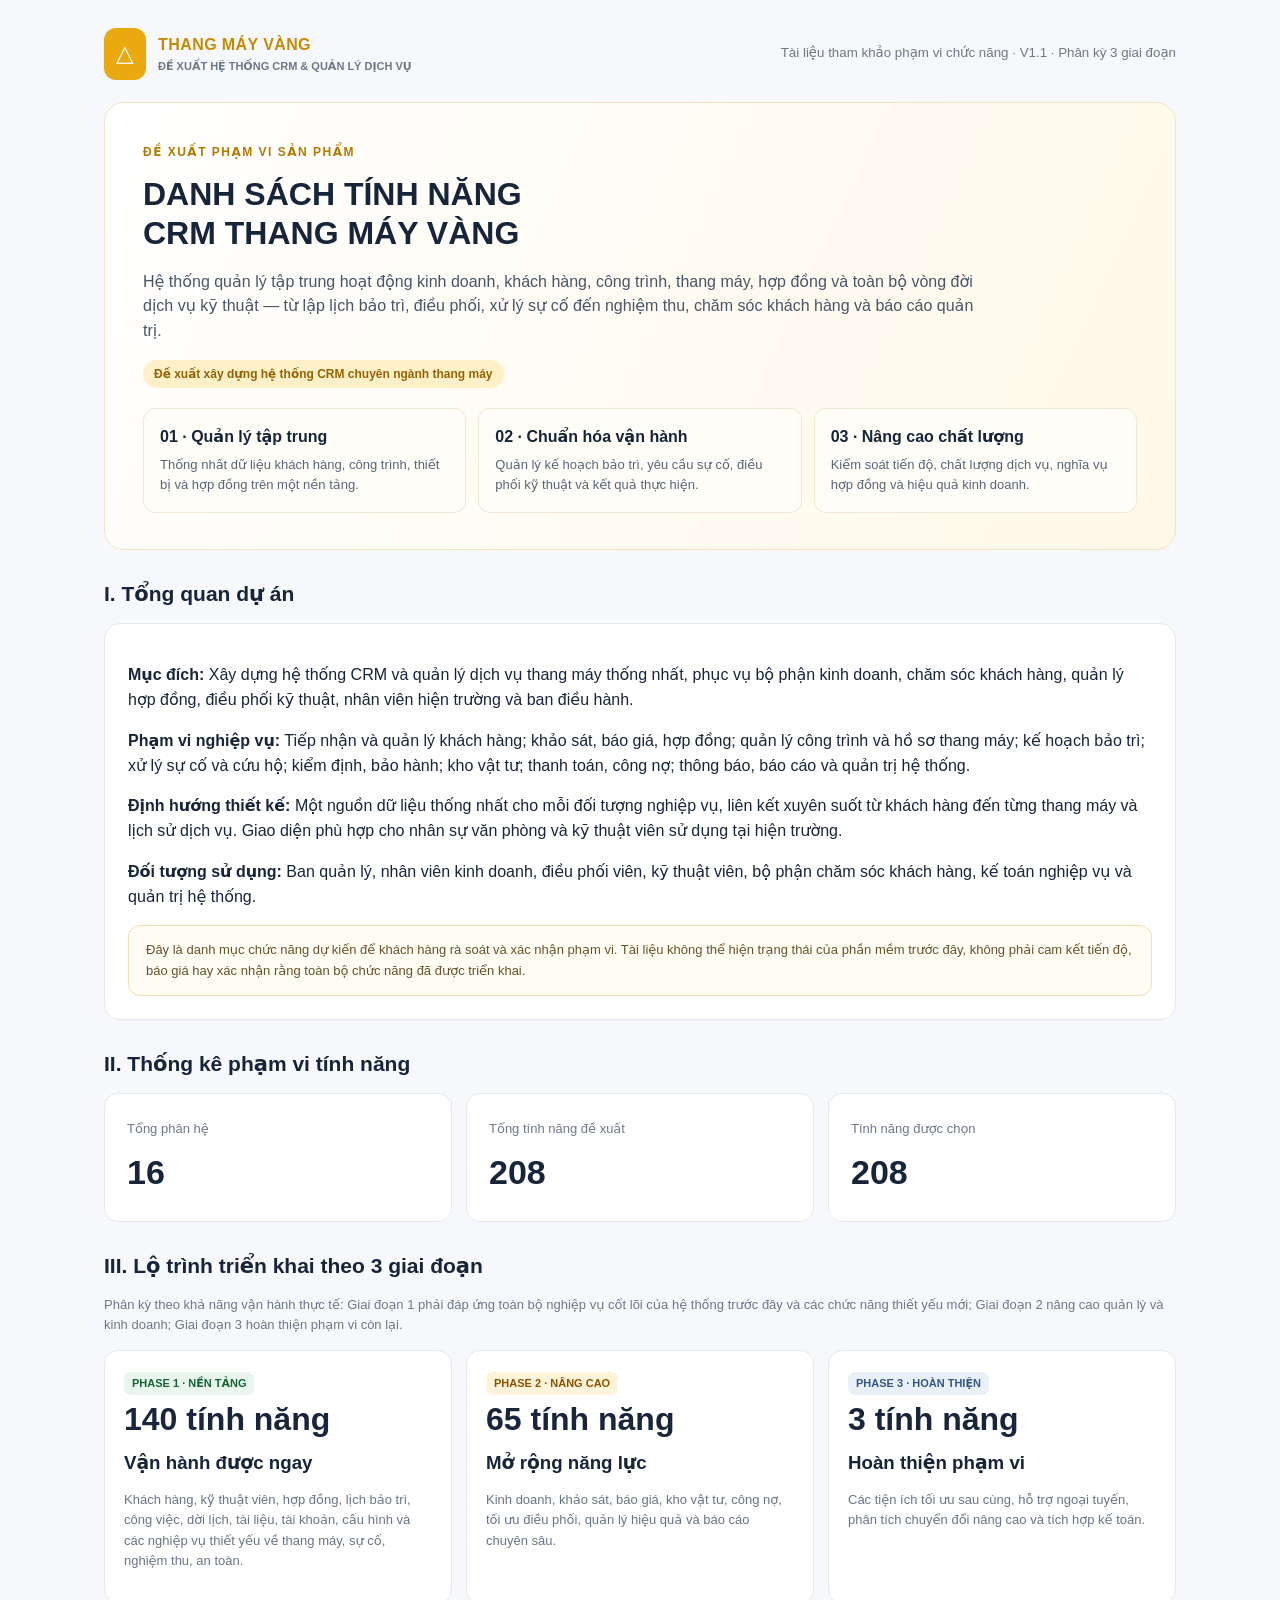
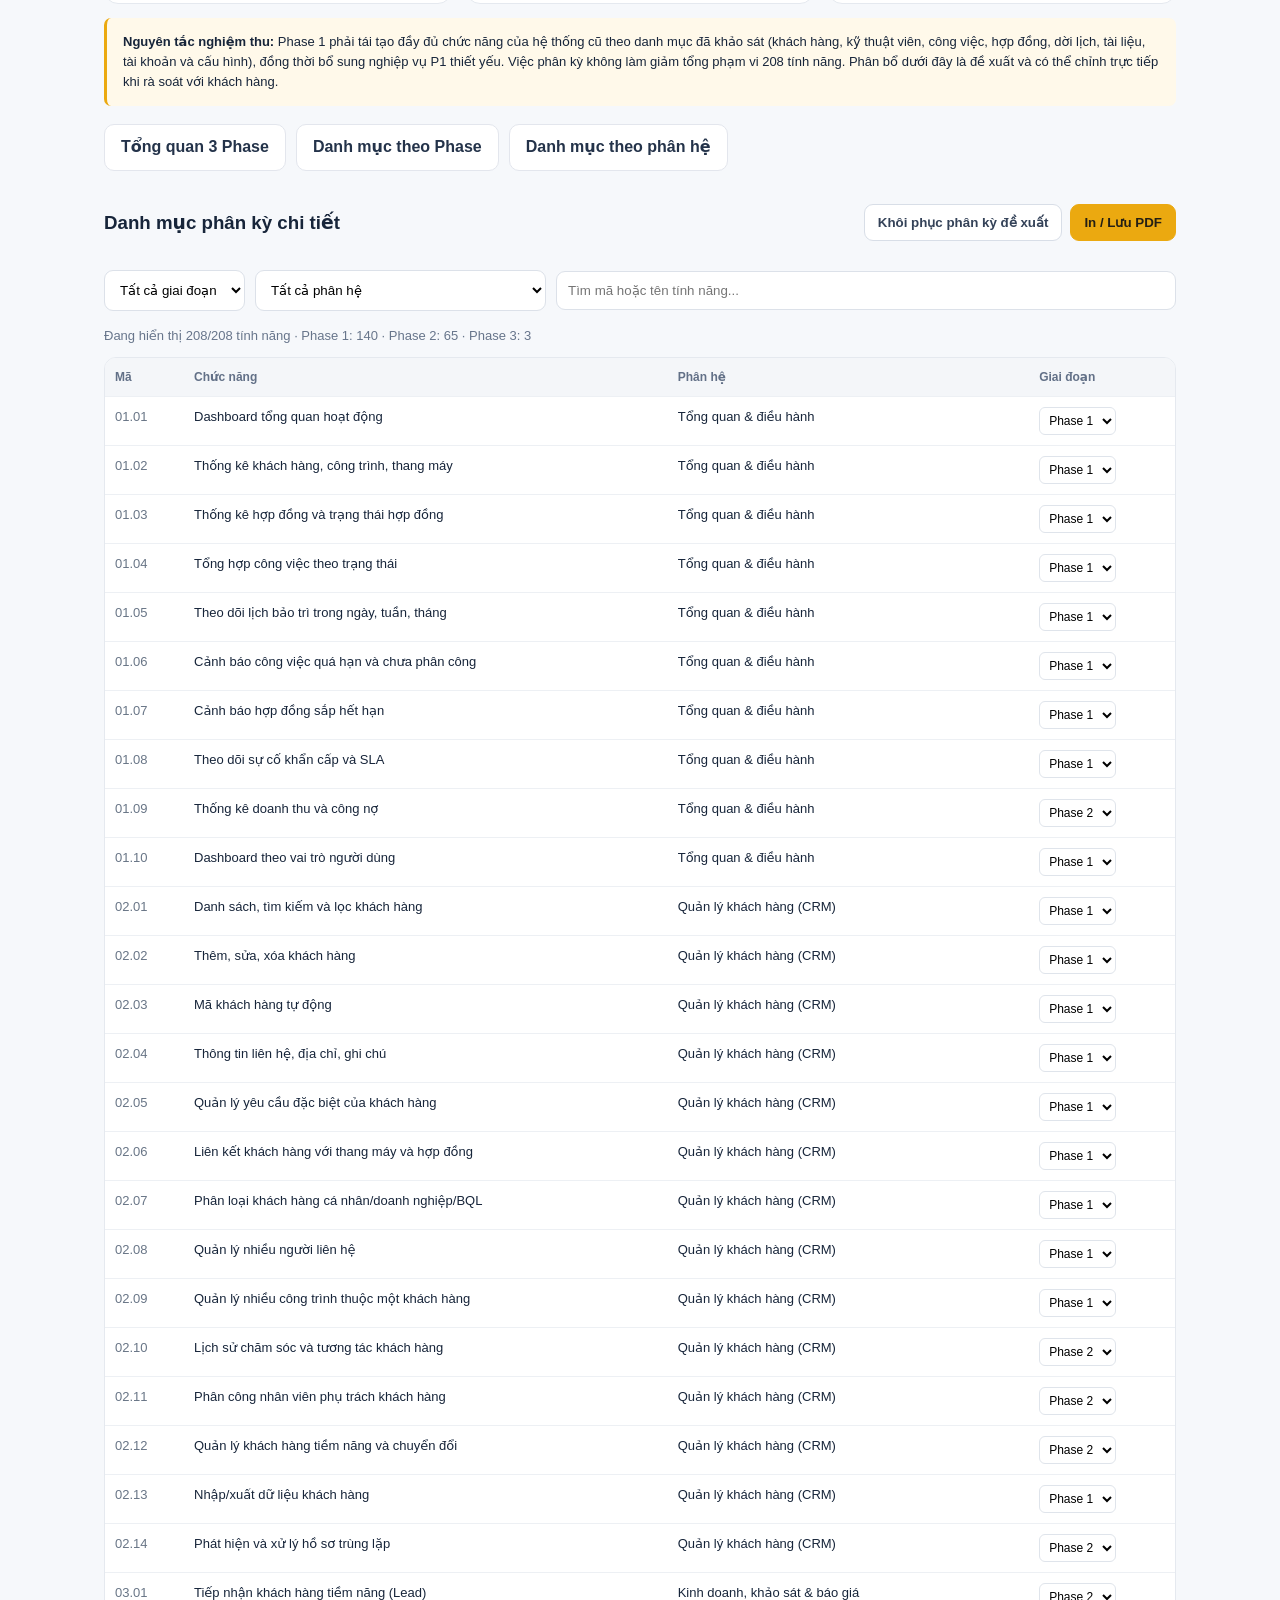
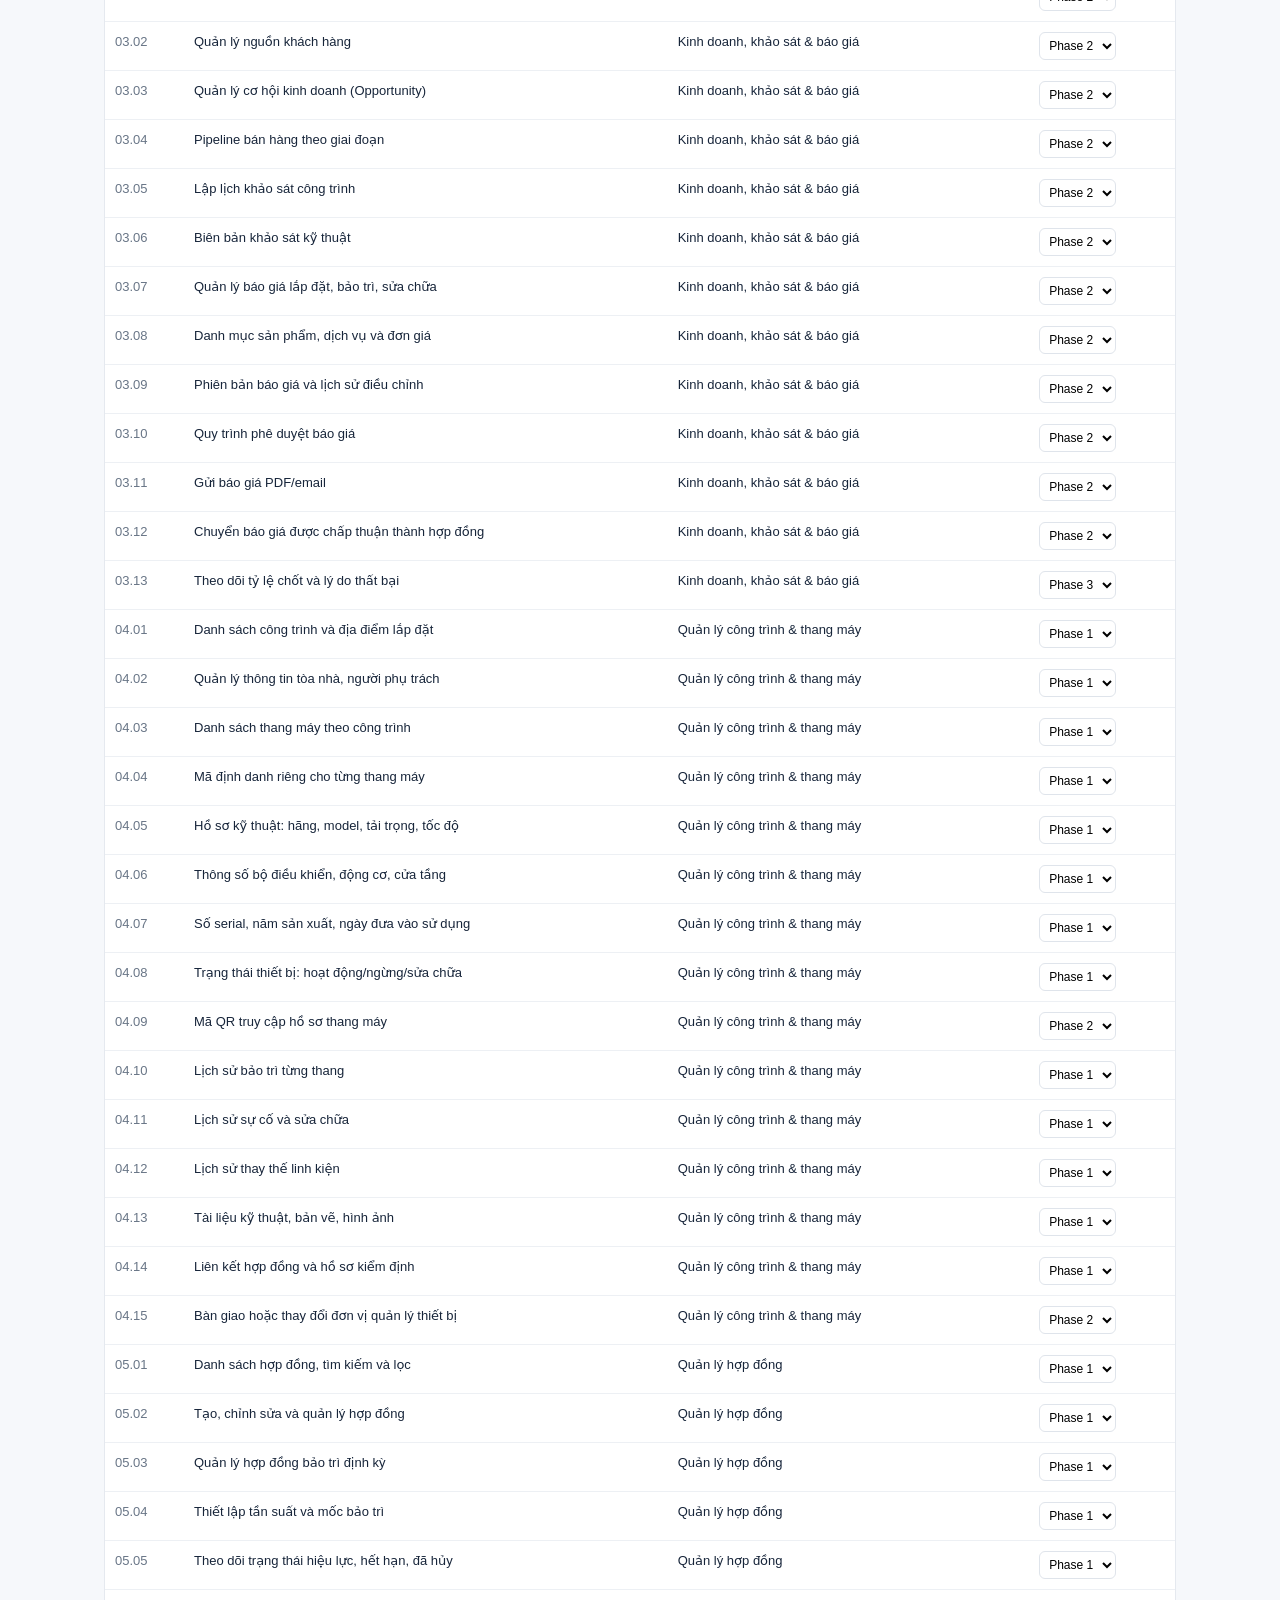
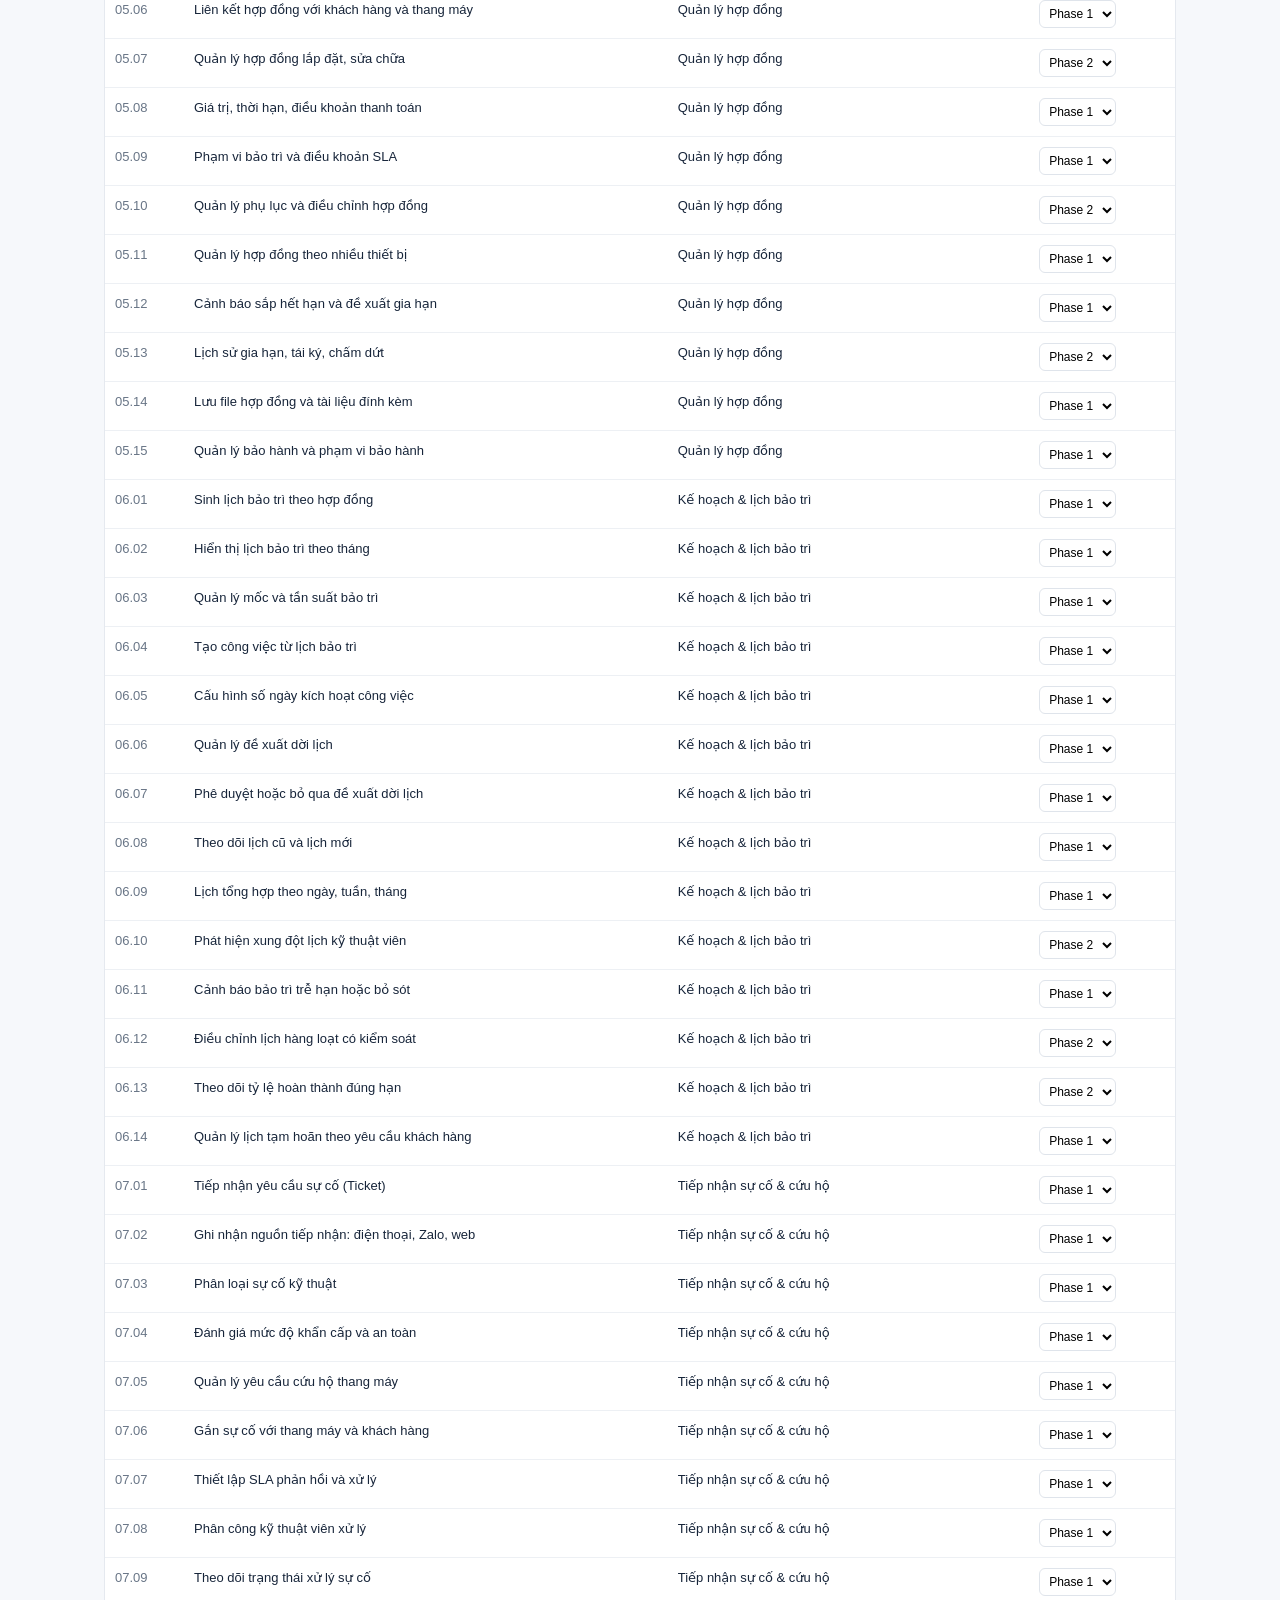
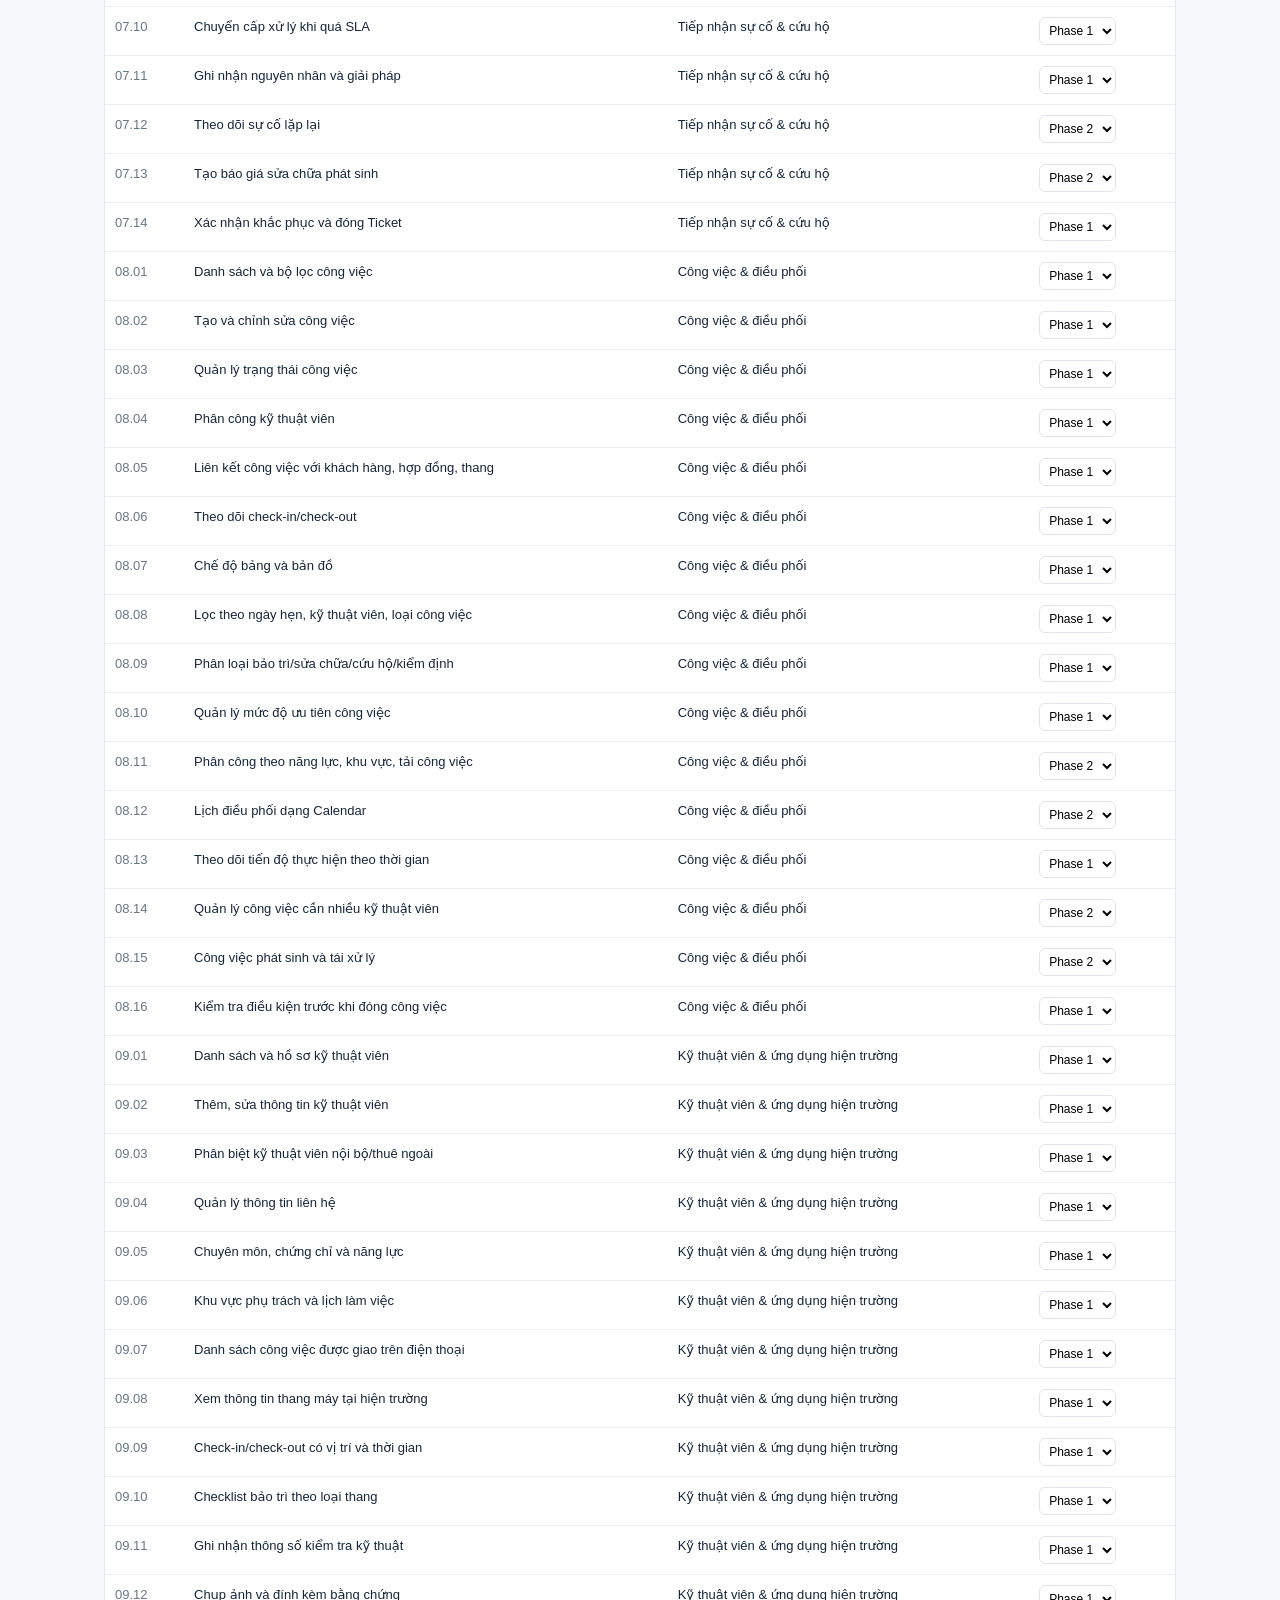
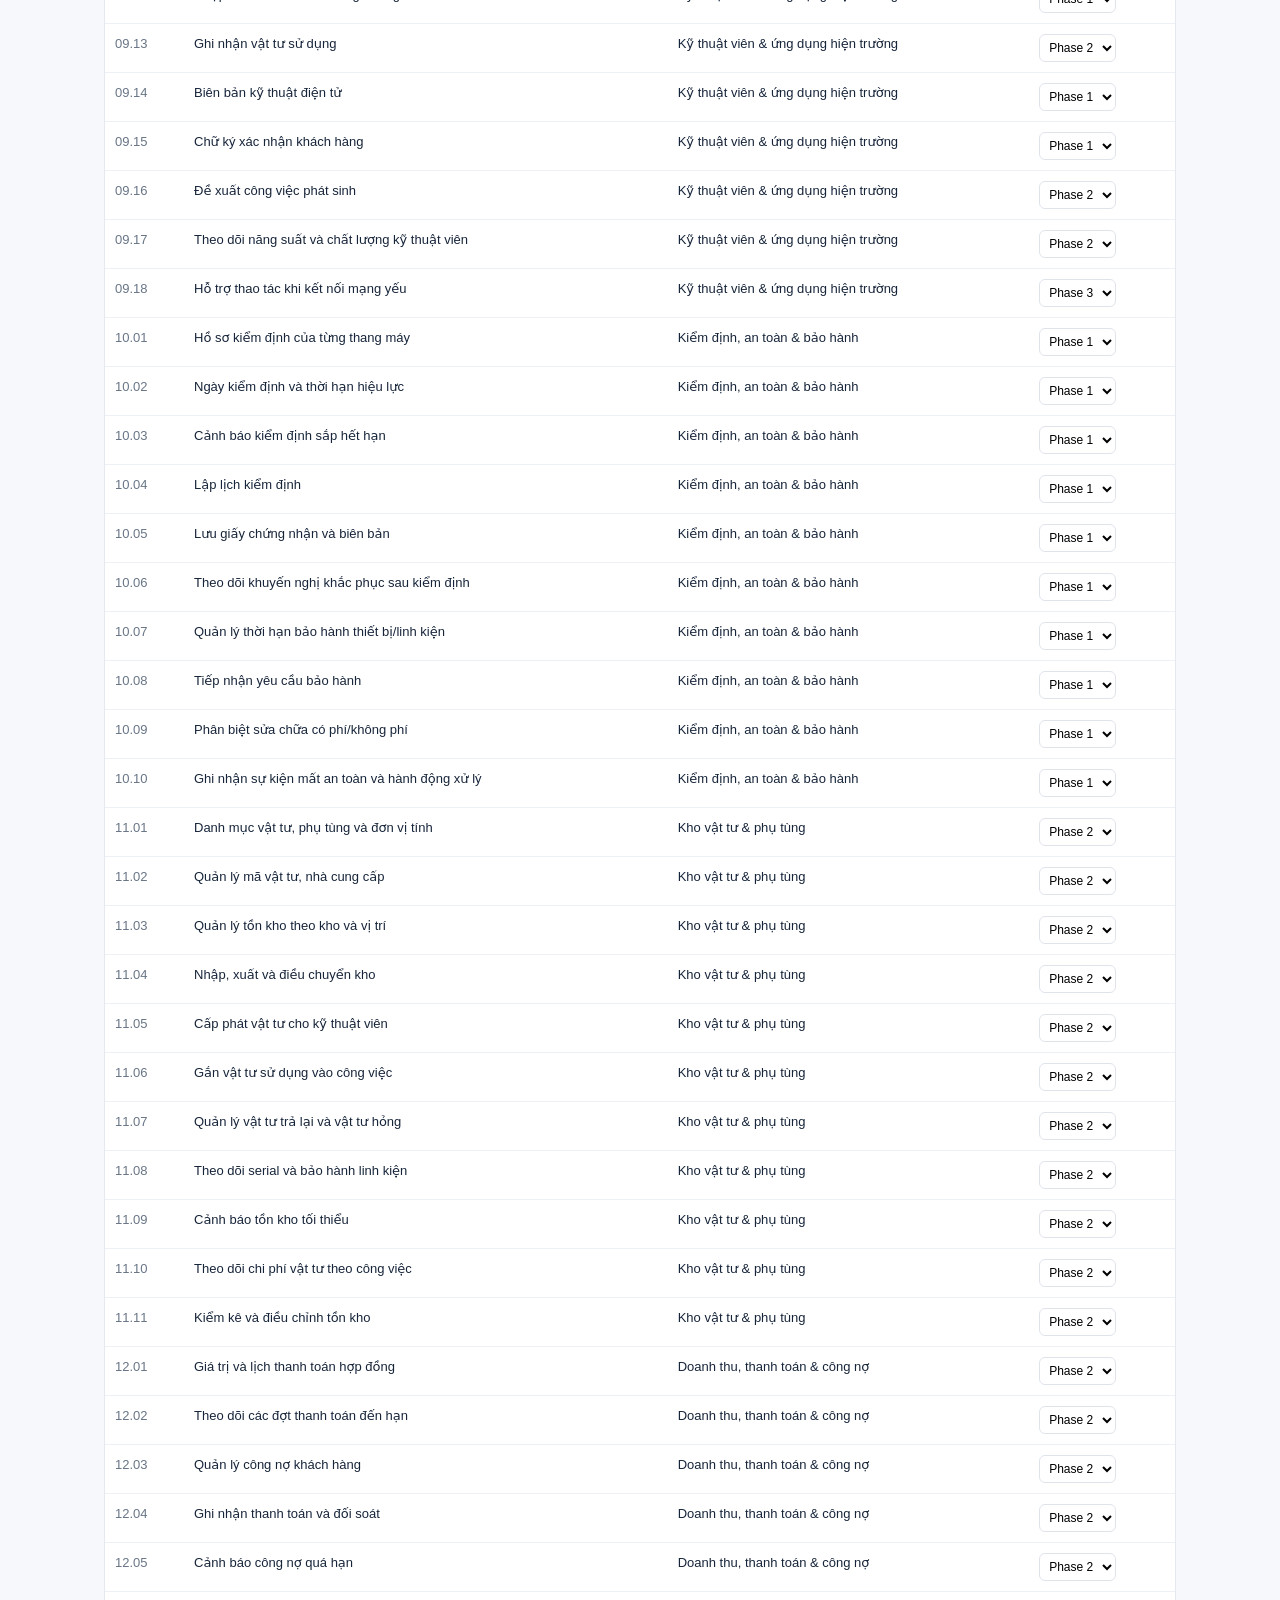
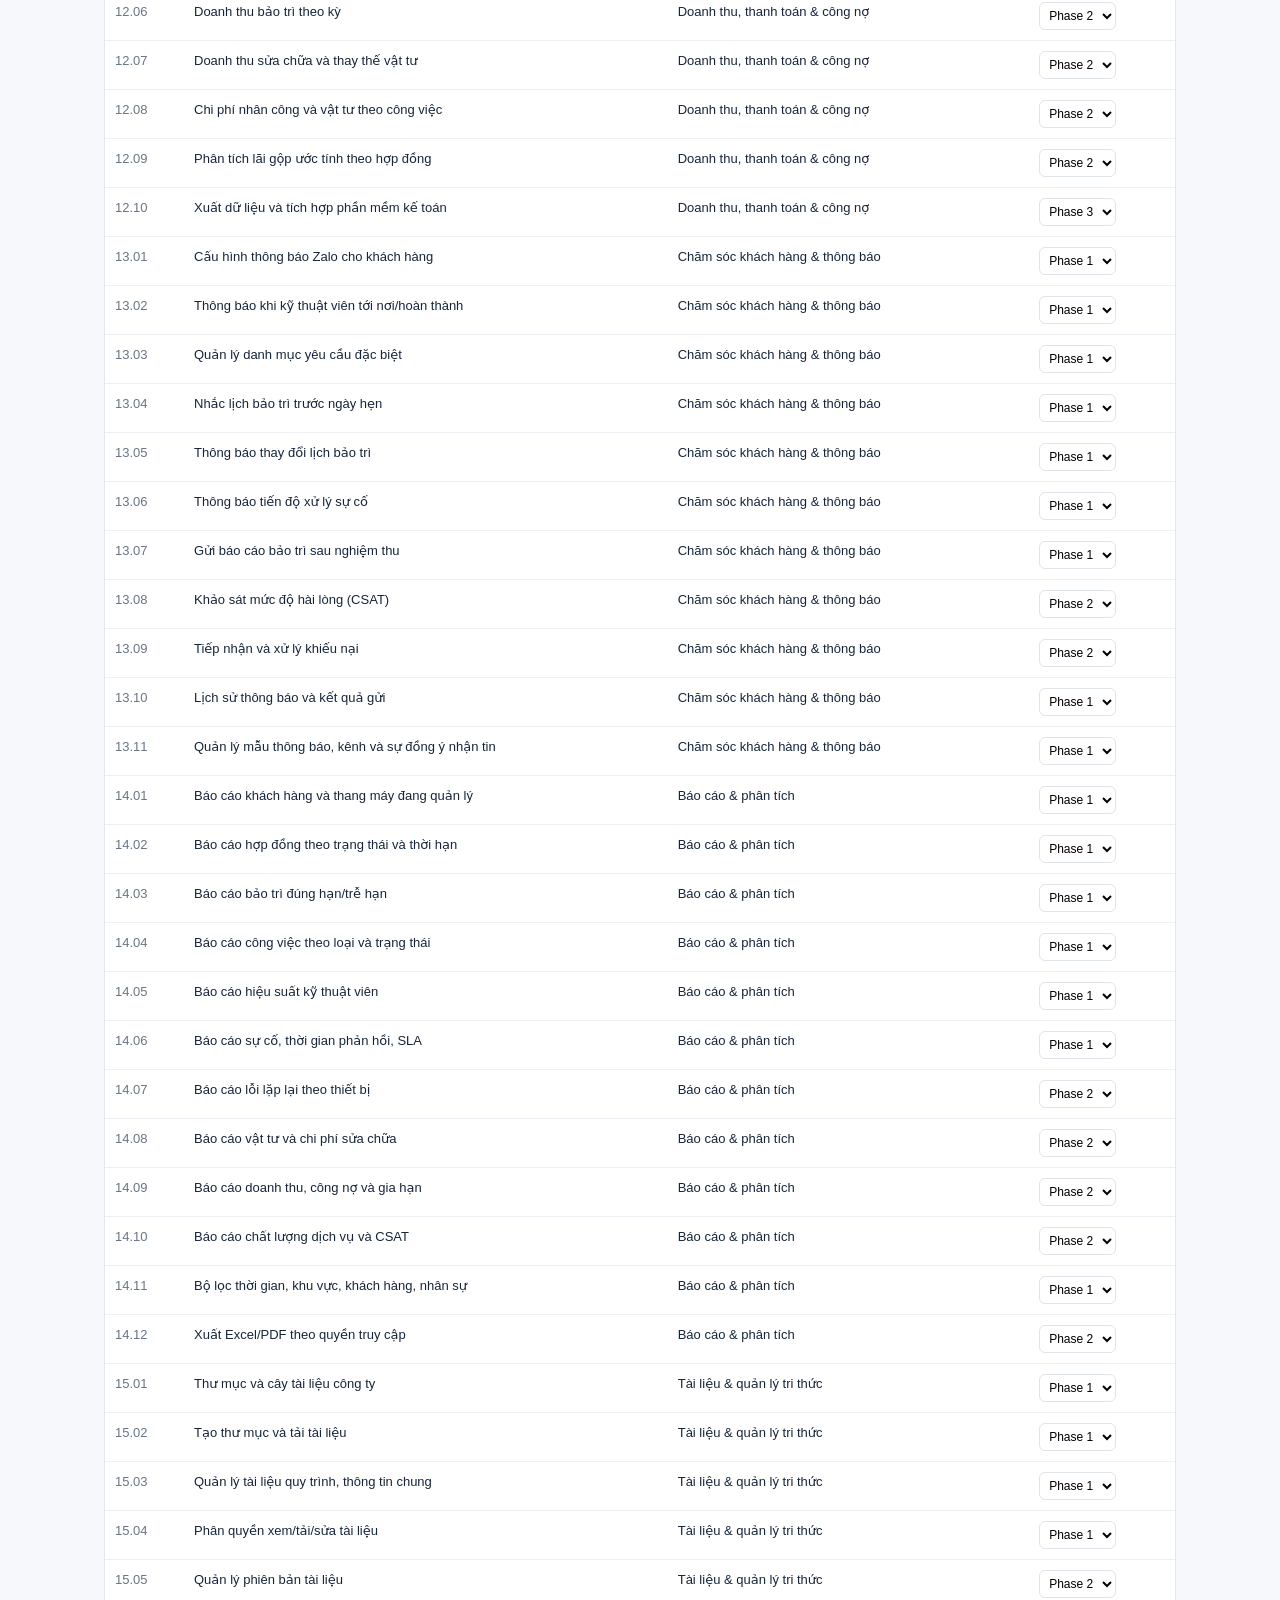
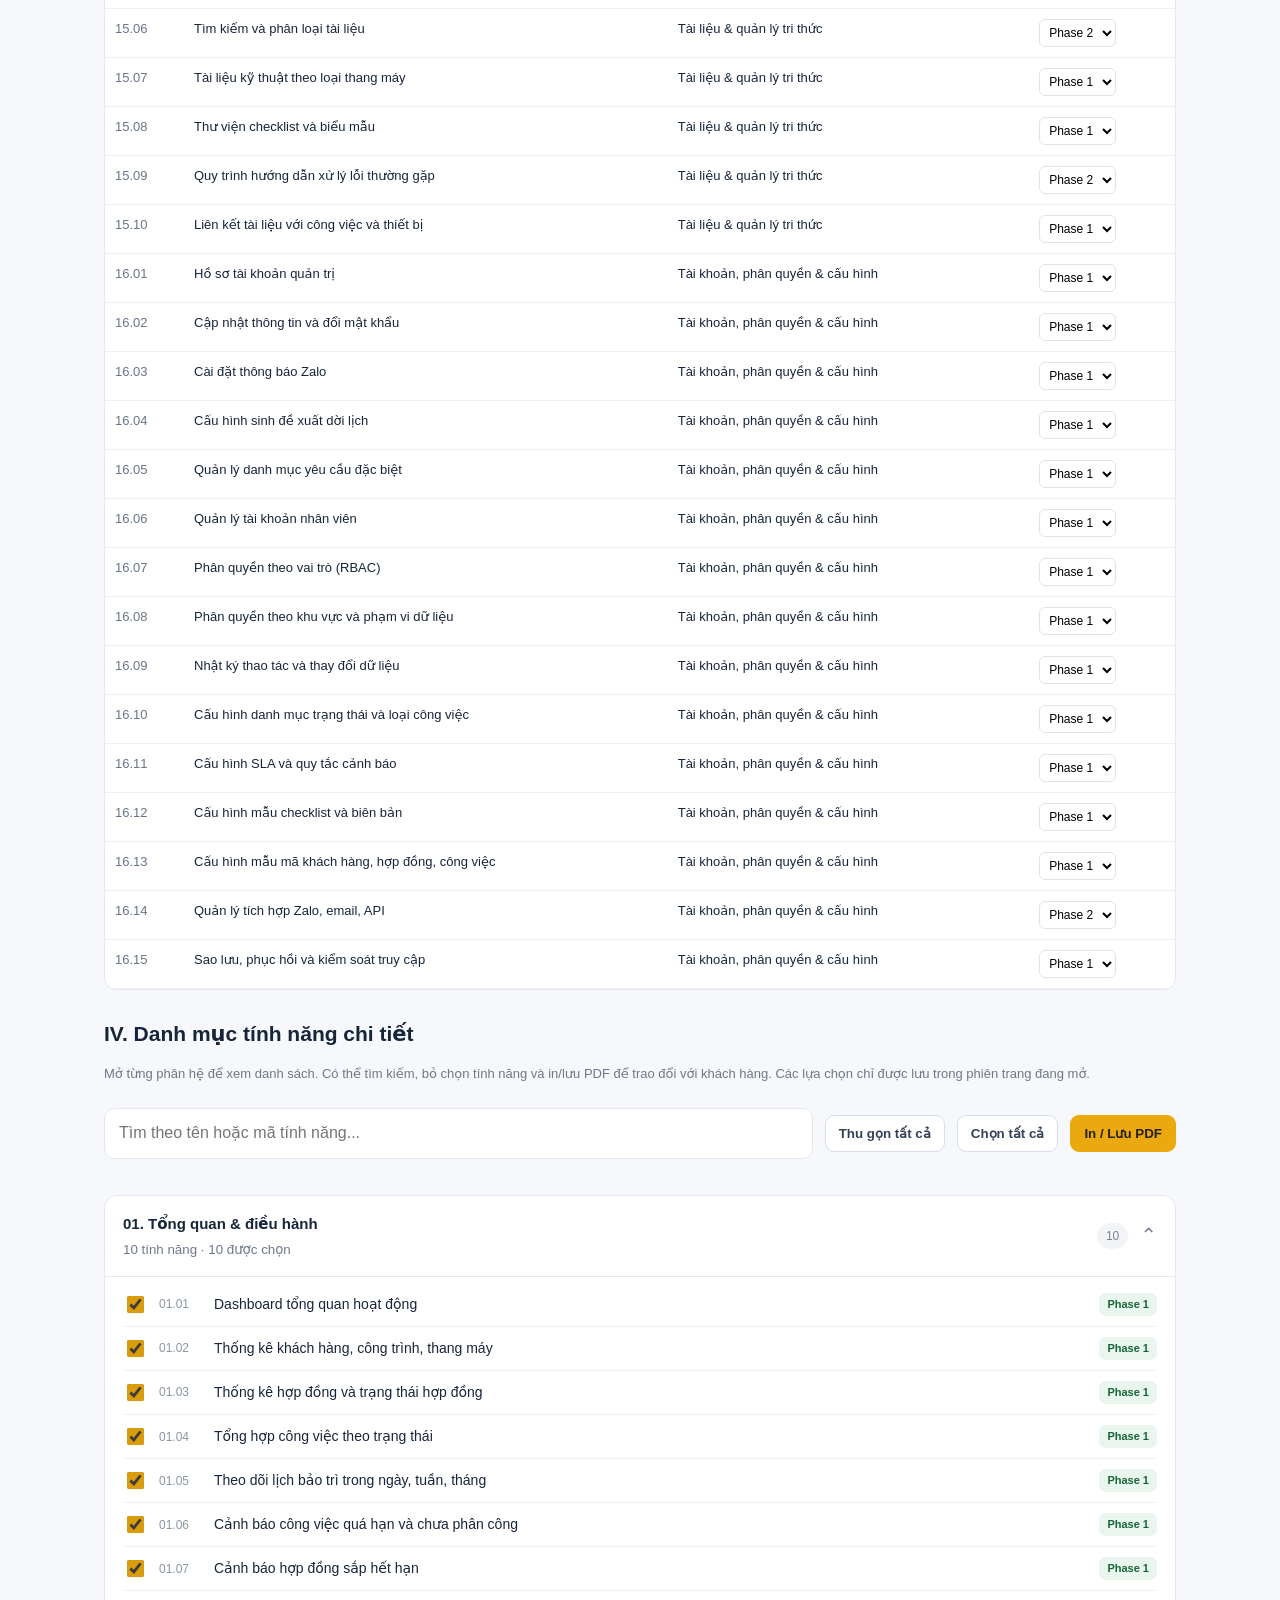
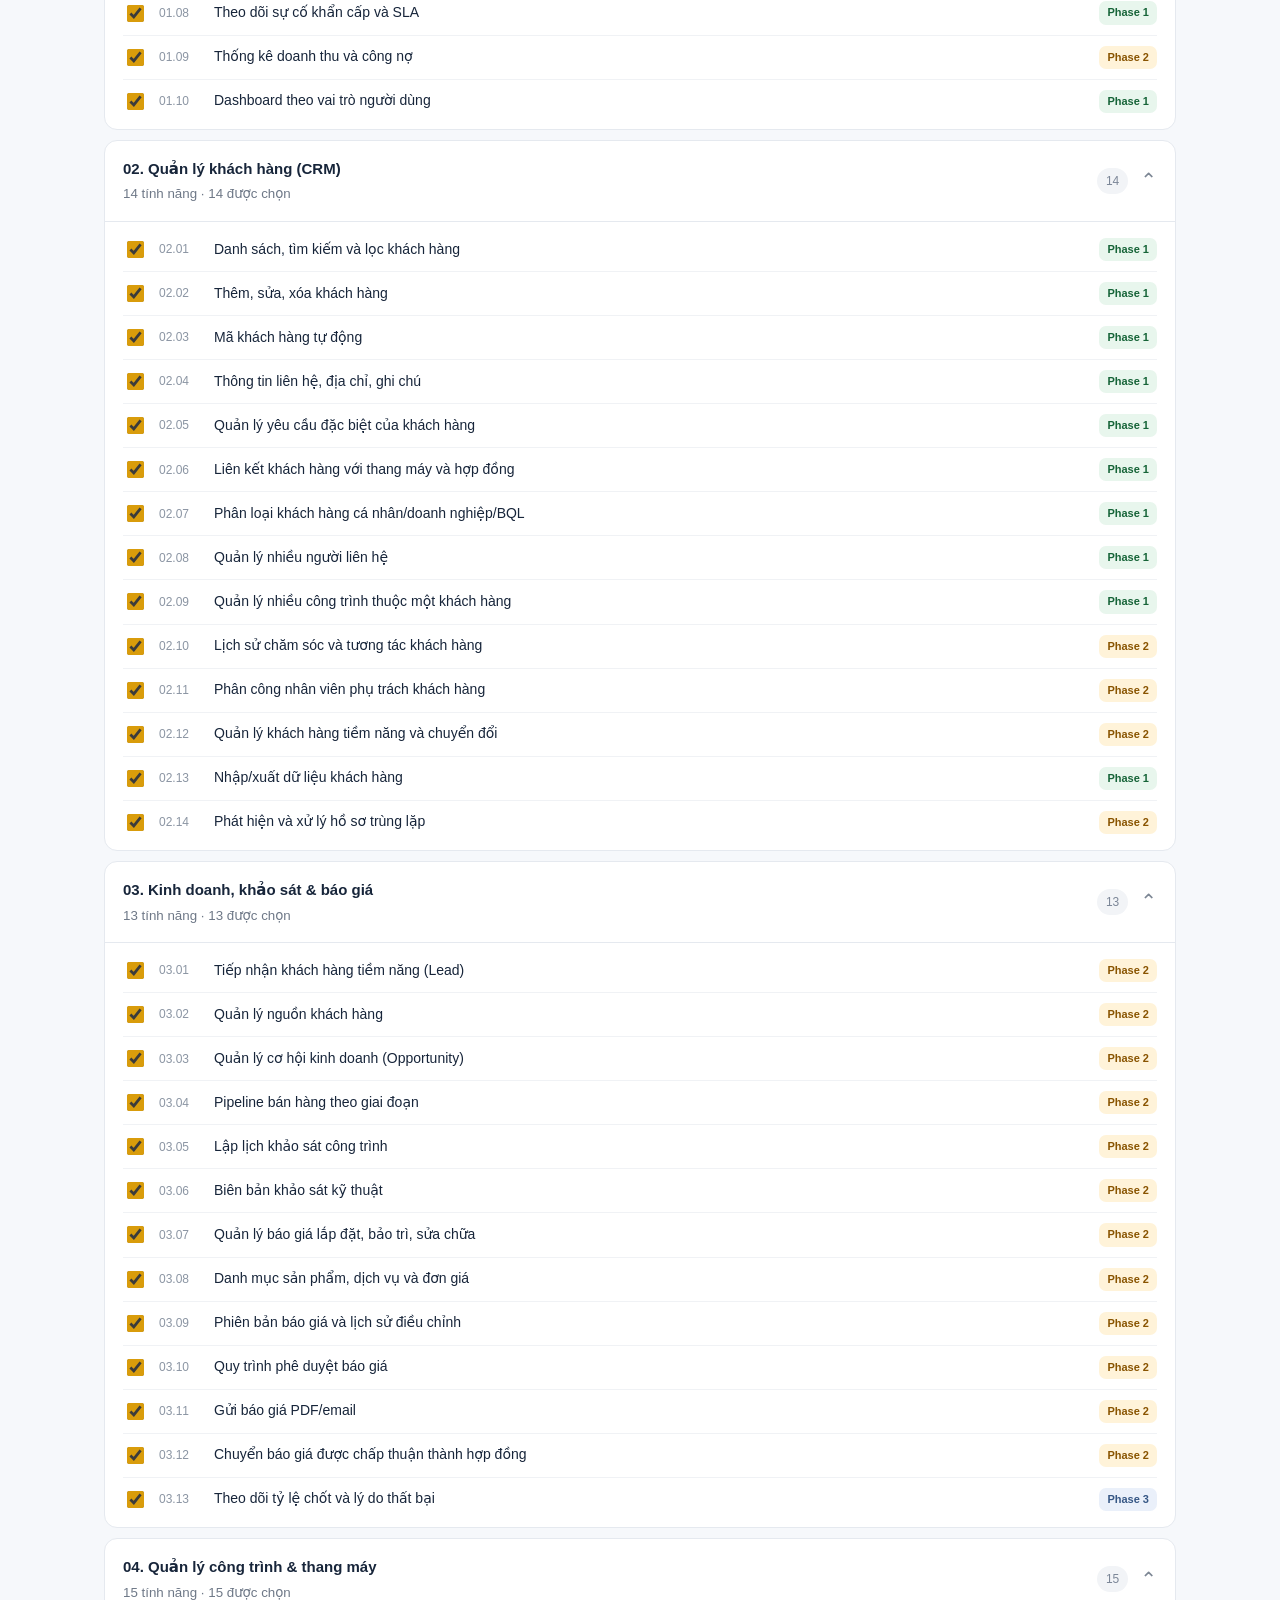
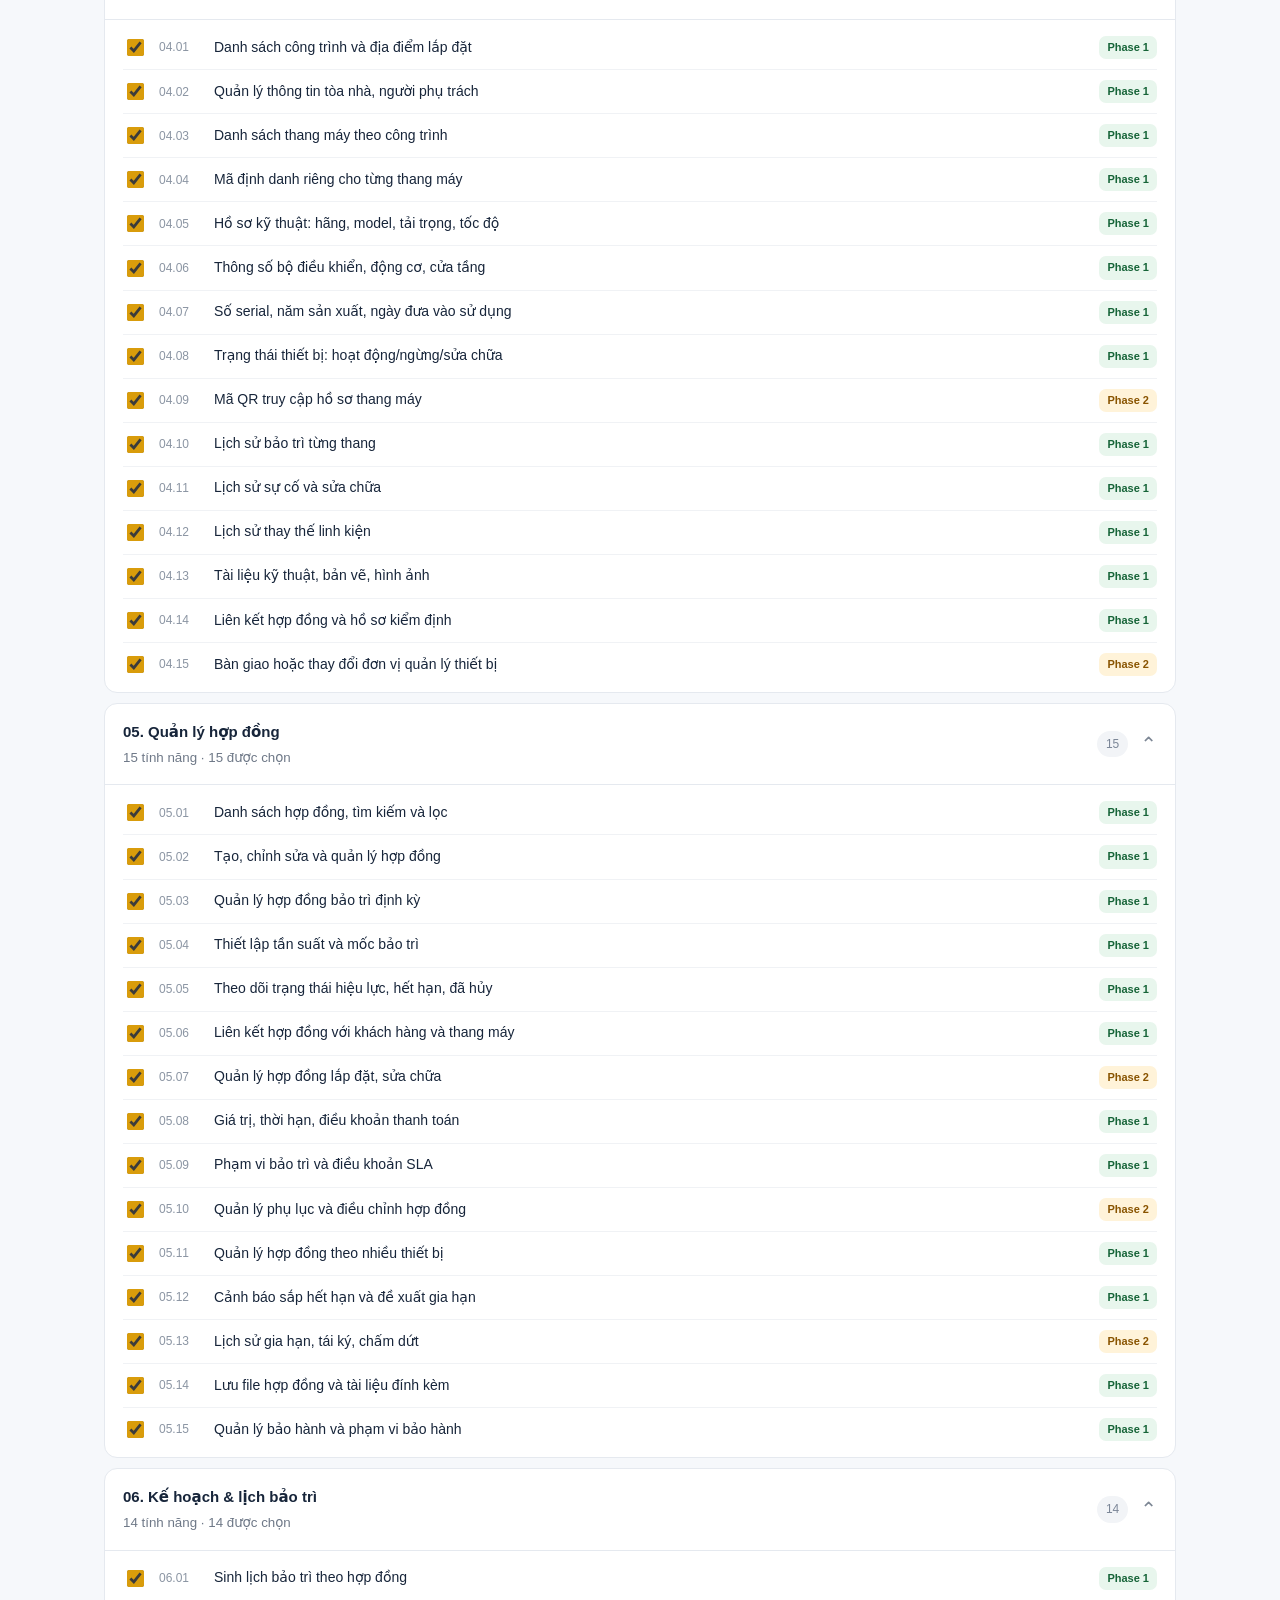
==== commit 45e76be2: "up" ====
--- a/index.html
+++ b/index.html
@@ -1,5 +1,28 @@
 <!doctype html><html lang="vi"><head><meta charset="utf-8"><meta name="viewport" content="width=device-width,initial-scale=1"><title>Danh sách tính năng CRM Thang Máy Vàng</title><style>
 :root{--gold:#eba910;--gold2:#fff6df;--ink:#17253a;--muted:#6e7887;--line:#e5e9ef;--bg:#f6f8fb}*{box-sizing:border-box}body{margin:0;background:var(--bg);font-family:Arial,system-ui,sans-serif;color:var(--ink);line-height:1.55}.wrap{max-width:1120px;margin:auto;padding:28px 24px 80px}.top{display:flex;justify-content:space-between;align-items:center;gap:16px;margin-bottom:22px}.brand{display:flex;align-items:center;gap:12px;font-weight:800;color:#c88b00;letter-spacing:.4px}.mark{background:var(--gold);color:white;border-radius:12px;padding:8px 12px;font-size:23px}.top small{color:var(--muted)}.hero{background:linear-gradient(115deg,#fff,#fff8e8);border:1px solid #f4e4bd;border-radius:20px;padding:36px 38px}.eyebrow{color:#b27b00;font-size:12px;font-weight:800;letter-spacing:1.5px}.hero h1{font-size:32px;line-height:1.22;margin:12px 0}.lead{font-size:16px;max-width:850px;color:#485568}.pill{display:inline-block;border-radius:30px;background:#fff0c8;color:#946400;font-weight:700;padding:5px 11px;font-size:12px}.section{margin-top:28px}.section h2{font-size:21px;margin:0 0 13px}.panel{background:white;border:1px solid var(--line);border-radius:16px;padding:23px}.objectives{display:grid;grid-template-columns:repeat(3,1fr);gap:12px;margin-top:20px}.objective{border:1px solid #f0e7d4;border-radius:12px;background:#fffdf7;padding:16px}.objective strong{display:block;margin-bottom:5px}.objective p{font-size:13px;color:#596577;margin:0}.stats{display:grid;grid-template-columns:repeat(3,1fr);gap:14px}.stat{background:#fff;border:1px solid var(--line);border-radius:14px;padding:22px}.stat span{font-size:13px;color:var(--muted)}.stat strong{font-size:34px;display:block;margin-top:5px}.tools{display:flex;gap:12px;align-items:center;flex-wrap:wrap;margin-bottom:16px}.search{flex:1;min-width:220px;border:1px solid var(--line);border-radius:10px;padding:12px 14px;font:inherit}.btn{cursor:pointer;background:#fff;border:1px solid #d8dee7;border-radius:9px;padding:10px 13px;font-weight:600;color:#344258}.btn.primary{background:var(--gold);border-color:var(--gold);color:#252014}.btn:hover{filter:brightness(.97)}.hint{font-size:13px;color:var(--muted);margin:0 0 14px}.module{background:#fff;border:1px solid var(--line);border-radius:13px;margin:10px 0;overflow:hidden}.module-head{display:flex;justify-content:space-between;gap:10px;align-items:center;padding:16px 18px;cursor:pointer;user-select:none}.module-head:hover{background:#fffdf7}.module-head strong{font-size:15px}.module-head small{display:block;color:var(--muted);margin-top:3px}.module-content{border-top:1px solid var(--line);padding:6px 18px}.feature{display:flex;align-items:center;gap:12px;padding:10px 0;border-bottom:1px solid #f0f2f5;font-size:14px}.feature:last-child{border:0}.feature label{flex:1;cursor:pointer}.feature input{accent-color:#d99c0b;width:17px;height:17px;cursor:pointer}.code{font-size:12px;color:#8b95a3;min-width:43px}.count{font-size:12px;color:#7b8697;background:#f2f4f7;border-radius:20px;padding:4px 9px;white-space:nowrap}.arrow{font-size:20px;color:#7c8694}.footer{margin-top:26px;color:var(--muted);font-size:12px;text-align:center}.review{background:#fffcf3;border:1px solid #f1dfaf;border-radius:12px;padding:14px 17px;margin-top:16px;font-size:13px;color:#65532a}.sticky{position:sticky;top:0;z-index:2;background:rgba(246,248,251,.96);padding:10px 0;backdrop-filter:blur(8px)}@media(max-width:700px){.wrap{padding:16px 12px 50px}.hero{padding:23px}.hero h1{font-size:25px}.objectives{grid-template-columns:1fr}.stats{gap:8px}.stat{padding:13px}.stat strong{font-size:26px}.top small{display:none}.panel{padding:15px}.feature{font-size:13px}}@media print{body{background:white}.wrap{max-width:none;padding:0}.top,.tools,.review,.footer{display:none!important}.hero,.panel,.module,.stat{break-inside:avoid}.module-content{display:block!important}.feature input{appearance:none;width:10px;height:10px;border:1px solid #aaa}.module{break-inside:avoid}.section{margin-top:18px}}
-</style></head><body><main class="wrap"><header class="top"><div class="brand"><div class="mark">△</div><div>THANG MÁY VÀNG<small style="display:block;font-size:11px;letter-spacing:0">ĐỀ XUẤT HỆ THỐNG CRM & QUẢN LÝ DỊCH VỤ</small></div></div><small>Tài liệu tham khảo phạm vi chức năng · V1.0</small></header><section class="hero"><span class="eyebrow">ĐỀ XUẤT PHẠM VI SẢN PHẨM</span><h1>DANH SÁCH TÍNH NĂNG<br>CRM THANG MÁY VÀNG</h1><p class="lead">Hệ thống quản lý tập trung hoạt động kinh doanh, khách hàng, công trình, thang máy, hợp đồng và toàn bộ vòng đời dịch vụ kỹ thuật — từ lập lịch bảo trì, điều phối, xử lý sự cố đến nghiệm thu, chăm sóc khách hàng và báo cáo quản trị.</p><span class="pill">Đề xuất xây dựng hệ thống CRM chuyên ngành thang máy</span><div class="objectives"><div class="objective"><strong>01 · Quản lý tập trung</strong><p>Thống nhất dữ liệu khách hàng, công trình, thiết bị và hợp đồng trên một nền tảng.</p></div><div class="objective"><strong>02 · Chuẩn hóa vận hành</strong><p>Quản lý kế hoạch bảo trì, yêu cầu sự cố, điều phối kỹ thuật và kết quả thực hiện.</p></div><div class="objective"><strong>03 · Nâng cao chất lượng</strong><p>Kiểm soát tiến độ, chất lượng dịch vụ, nghĩa vụ hợp đồng và hiệu quả kinh doanh.</p></div></div></section><section class="section"><h2>I. Tổng quan dự án</h2><div class="panel"><p><strong>Mục đích:</strong> Xây dựng hệ thống CRM và quản lý dịch vụ thang máy thống nhất, phục vụ bộ phận kinh doanh, chăm sóc khách hàng, quản lý hợp đồng, điều phối kỹ thuật, nhân viên hiện trường và ban điều hành.</p><p><strong>Phạm vi nghiệp vụ:</strong> Tiếp nhận và quản lý khách hàng; khảo sát, báo giá, hợp đồng; quản lý công trình và hồ sơ thang máy; kế hoạch bảo trì; xử lý sự cố và cứu hộ; kiểm định, bảo hành; kho vật tư; thanh toán, công nợ; thông báo, báo cáo và quản trị hệ thống.</p><p><strong>Định hướng thiết kế:</strong> Một nguồn dữ liệu thống nhất cho mỗi đối tượng nghiệp vụ, liên kết xuyên suốt từ khách hàng đến từng thang máy và lịch sử dịch vụ. Giao diện phù hợp cho nhân sự văn phòng và kỹ thuật viên sử dụng tại hiện trường.</p><p><strong>Đối tượng sử dụng:</strong> Ban quản lý, nhân viên kinh doanh, điều phối viên, kỹ thuật viên, bộ phận chăm sóc khách hàng, kế toán nghiệp vụ và quản trị hệ thống.</p><div class="review">Đây là danh mục chức năng dự kiến để khách hàng rà soát và xác nhận phạm vi. Tài liệu không thể hiện trạng thái của phần mềm trước đây, không phải cam kết tiến độ, báo giá hay xác nhận rằng toàn bộ chức năng đã được triển khai.</div></div></section><section class="section"><h2>II. Thống kê phạm vi tính năng</h2><div class="stats"><div class="stat"><span>Tổng phân hệ</span><strong id="modulesTotal">16</strong></div><div class="stat"><span>Tổng tính năng đề xuất</span><strong id="featuresTotal">208</strong></div><div class="stat"><span>Tính năng được chọn</span><strong id="selectedTotal">208</strong></div></div></section><section class="section"><h2>III. Danh mục tính năng chi tiết</h2><p class="hint">Mở từng phân hệ để xem danh sách. Có thể tìm kiếm, bỏ chọn tính năng và in/lưu PDF để trao đổi với khách hàng. Các lựa chọn chỉ được lưu trong phiên trang đang mở.</p><div class="sticky"><div class="tools"><input id="search" class="search" type="search" placeholder="Tìm theo tên hoặc mã tính năng..." aria-label="Tìm tính năng"><button class="btn" id="expand">Thu gọn tất cả</button><button class="btn" id="reset">Chọn tất cả</button><button class="btn primary" id="print">In / Lưu PDF</button></div></div><div id="list"></div></section><div class="footer">CRM THANG MÁY VÀNG · TÀI LIỆU RÀ SOÁT PHẠM VI CHỨC NĂNG · 208 TÍNH NĂNG / 16 PHÂN HỆ</div></main><script>
+</style><style>
+.phase-nav{display:flex;gap:10px;flex-wrap:wrap;margin:18px 0}.phase-nav a{display:inline-block;padding:10px 16px;border:1px solid #e3e6ed;border-radius:10px;background:white;color:#24334a;text-decoration:none;font-weight:700}.phase-nav a:hover{border-color:#eba910;background:#fff8e8}.phase-grid{display:grid;grid-template-columns:repeat(3,minmax(0,1fr));gap:14px}.phase-card{border:1px solid #e5e9ef;border-radius:14px;background:white;padding:19px}.phase-card h3{margin:4px 0 8px}.phase-card .big{font-size:32px;font-weight:800;color:#18253b}.phase-card p{font-size:13px;color:#687586}.phase-badge{display:inline-block;border-radius:7px;font-size:11px;padding:3px 8px;font-weight:700;white-space:nowrap}.p1{background:#e8f6ed;color:#166438}.p2{background:#fff3d9;color:#895400}.p3{background:#eaf0fa;color:#365785}.phase-toolbar{display:flex;gap:10px;flex-wrap:wrap;align-items:center;margin:15px 0}.phase-toolbar select,.phase-toolbar input{padding:11px;border:1px solid #dce1e9;border-radius:9px;background:white;max-width:100%}.phase-toolbar input{flex:1;min-width:210px}.phase-table{width:100%;border-collapse:collapse;font-size:13px}.phase-table th{text-align:left;background:#f4f6f9;color:#627087;font-size:12px}.phase-table td,.phase-table th{padding:10px;border-bottom:1px solid #edf0f4;vertical-align:top}.phase-table tr:hover td{background:#fcfcfd}.phase-table td:first-child{white-space:nowrap;color:#687586}.phase-note{background:#fff9ea;border-left:3px solid #eba910;padding:14px 16px;border-radius:7px;margin:14px 0;font-size:13px}.phase-table-wrap{overflow:auto;border:1px solid #e5e9ef;border-radius:12px;background:white}.phase-table select{font-size:12px;border:1px solid #dfe4eb;padding:5px;border-radius:6px;background:white}.phase-detail-head{display:flex;justify-content:space-between;align-items:center;gap:12px}.phase-summary{font-size:13px;color:#67758b;margin:10px 0}.feature .phase-badge{margin-left:auto}.phase-module{background:#f8fafc;font-weight:bold}.phase-tools{display:flex;gap:8px;flex-wrap:wrap}@media(max-width:680px){.phase-grid{grid-template-columns:1fr}.phase-table{font-size:12px}.phase-table td,.phase-table th{padding:7px}.phase-nav a{flex:1;text-align:center}}@media print{.phase-nav,.phase-toolbar,.phase-tools{display:none!important}.phase-table-wrap{overflow:visible}.phase-table{font-size:10px}.phase-card{break-inside:avoid}}
+</style></head><body><main class="wrap"><header class="top"><div class="brand"><div class="mark">△</div><div>THANG MÁY VÀNG<small style="display:block;font-size:11px;letter-spacing:0">ĐỀ XUẤT HỆ THỐNG CRM & QUẢN LÝ DỊCH VỤ</small></div></div><small>Tài liệu tham khảo phạm vi chức năng · V1.1 · Phân kỳ 3 giai đoạn</small></header><section class="hero"><span class="eyebrow">ĐỀ XUẤT PHẠM VI SẢN PHẨM</span><h1>DANH SÁCH TÍNH NĂNG<br>CRM THANG MÁY VÀNG</h1><p class="lead">Hệ thống quản lý tập trung hoạt động kinh doanh, khách hàng, công trình, thang máy, hợp đồng và toàn bộ vòng đời dịch vụ kỹ thuật — từ lập lịch bảo trì, điều phối, xử lý sự cố đến nghiệm thu, chăm sóc khách hàng và báo cáo quản trị.</p><span class="pill">Đề xuất xây dựng hệ thống CRM chuyên ngành thang máy</span><div class="objectives"><div class="objective"><strong>01 · Quản lý tập trung</strong><p>Thống nhất dữ liệu khách hàng, công trình, thiết bị và hợp đồng trên một nền tảng.</p></div><div class="objective"><strong>02 · Chuẩn hóa vận hành</strong><p>Quản lý kế hoạch bảo trì, yêu cầu sự cố, điều phối kỹ thuật và kết quả thực hiện.</p></div><div class="objective"><strong>03 · Nâng cao chất lượng</strong><p>Kiểm soát tiến độ, chất lượng dịch vụ, nghĩa vụ hợp đồng và hiệu quả kinh doanh.</p></div></div></section><section class="section"><h2>I. Tổng quan dự án</h2><div class="panel"><p><strong>Mục đích:</strong> Xây dựng hệ thống CRM và quản lý dịch vụ thang máy thống nhất, phục vụ bộ phận kinh doanh, chăm sóc khách hàng, quản lý hợp đồng, điều phối kỹ thuật, nhân viên hiện trường và ban điều hành.</p><p><strong>Phạm vi nghiệp vụ:</strong> Tiếp nhận và quản lý khách hàng; khảo sát, báo giá, hợp đồng; quản lý công trình và hồ sơ thang máy; kế hoạch bảo trì; xử lý sự cố và cứu hộ; kiểm định, bảo hành; kho vật tư; thanh toán, công nợ; thông báo, báo cáo và quản trị hệ thống.</p><p><strong>Định hướng thiết kế:</strong> Một nguồn dữ liệu thống nhất cho mỗi đối tượng nghiệp vụ, liên kết xuyên suốt từ khách hàng đến từng thang máy và lịch sử dịch vụ. Giao diện phù hợp cho nhân sự văn phòng và kỹ thuật viên sử dụng tại hiện trường.</p><p><strong>Đối tượng sử dụng:</strong> Ban quản lý, nhân viên kinh doanh, điều phối viên, kỹ thuật viên, bộ phận chăm sóc khách hàng, kế toán nghiệp vụ và quản trị hệ thống.</p><div class="review">Đây là danh mục chức năng dự kiến để khách hàng rà soát và xác nhận phạm vi. Tài liệu không thể hiện trạng thái của phần mềm trước đây, không phải cam kết tiến độ, báo giá hay xác nhận rằng toàn bộ chức năng đã được triển khai.</div></div></section><section class="section"><h2>II. Thống kê phạm vi tính năng</h2><div class="stats"><div class="stat"><span>Tổng phân hệ</span><strong id="modulesTotal">16</strong></div><div class="stat"><span>Tổng tính năng đề xuất</span><strong id="featuresTotal">208</strong></div><div class="stat"><span>Tính năng được chọn</span><strong id="selectedTotal">208</strong></div></div></section><section class="section" id="lo-trinh"><h2>III. Lộ trình triển khai theo 3 giai đoạn</h2><p class="hint">Phân kỳ theo khả năng vận hành thực tế: Giai đoạn 1 phải đáp ứng toàn bộ nghiệp vụ cốt lõi của hệ thống trước đây và các chức năng thiết yếu mới; Giai đoạn 2 nâng cao quản lý và kinh doanh; Giai đoạn 3 hoàn thiện phạm vi còn lại.</p><div class="phase-grid"><div class="phase-card"><span class="phase-badge p1">PHASE 1 · NỀN TẢNG</span><div class="big" id="phaseCount1">—</div><h3>Vận hành được ngay</h3><p>Khách hàng, kỹ thuật viên, hợp đồng, lịch bảo trì, công việc, dời lịch, tài liệu, tài khoản, cấu hình và các nghiệp vụ thiết yếu về thang máy, sự cố, nghiệm thu, an toàn.</p></div><div class="phase-card"><span class="phase-badge p2">PHASE 2 · NÂNG CAO</span><div class="big" id="phaseCount2">—</div><h3>Mở rộng năng lực</h3><p>Kinh doanh, khảo sát, báo giá, kho vật tư, công nợ, tối ưu điều phối, quản lý hiệu quả và báo cáo chuyên sâu.</p></div><div class="phase-card"><span class="phase-badge p3">PHASE 3 · HOÀN THIỆN</span><div class="big" id="phaseCount3">—</div><h3>Hoàn thiện phạm vi</h3><p>Các tiện ích tối ưu sau cùng, hỗ trợ ngoại tuyến, phân tích chuyển đổi nâng cao và tích hợp kế toán.</p></div></div><div class="phase-note"><strong>Nguyên tắc nghiệm thu:</strong> Phase 1 phải tái tạo đầy đủ chức năng của hệ thống cũ theo danh mục đã khảo sát (khách hàng, kỹ thuật viên, công việc, hợp đồng, dời lịch, tài liệu, tài khoản và cấu hình), đồng thời bổ sung nghiệp vụ P1 thiết yếu. Việc phân kỳ không làm giảm tổng phạm vi 208 tính năng. Phân bổ dưới đây là đề xuất và có thể chỉnh trực tiếp khi rà soát với khách hàng.</div><div class="phase-nav"><a href="#lo-trinh">Tổng quan 3 Phase</a><a href="#phan-bo">Danh mục theo Phase</a><a href="#danh-muc">Danh mục theo phân hệ</a></div><div id="phan-bo"><div class="phase-detail-head"><h3>Danh mục phân kỳ chi tiết</h3><div class="phase-tools"><button class="btn" id="phaseReset">Khôi phục phân kỳ đề xuất</button><button class="btn primary" id="phasePrint">In / Lưu PDF</button></div></div><div class="phase-toolbar"><select id="phaseFilter" aria-label="Lọc giai đoạn"><option value="all">Tất cả giai đoạn</option><option value="1">Phase 1</option><option value="2">Phase 2</option><option value="3">Phase 3</option></select><select id="moduleFilter" aria-label="Lọc phân hệ"><option value="all">Tất cả phân hệ</option></select><input id="phaseSearch" type="search" placeholder="Tìm mã hoặc tên tính năng..."></div><p class="phase-summary" id="phaseSummary"></p><div class="phase-table-wrap"><table class="phase-table"><thead><tr><th>Mã</th><th>Chức năng</th><th>Phân hệ</th><th>Giai đoạn</th></tr></thead><tbody id="phaseRows"></tbody></table></div></div></section><section class="section" id="danh-muc"><h2>IV. Danh mục tính năng chi tiết</h2><p class="hint">Mở từng phân hệ để xem danh sách. Có thể tìm kiếm, bỏ chọn tính năng và in/lưu PDF để trao đổi với khách hàng. Các lựa chọn chỉ được lưu trong phiên trang đang mở.</p><div class="sticky"><div class="tools"><input id="search" class="search" type="search" placeholder="Tìm theo tên hoặc mã tính năng..." aria-label="Tìm tính năng"><button class="btn" id="expand">Thu gọn tất cả</button><button class="btn" id="reset">Chọn tất cả</button><button class="btn primary" id="print">In / Lưu PDF</button></div></div><div id="list"></div></section><div class="footer">CRM THANG MÁY VÀNG · TÀI LIỆU RÀ SOÁT PHẠM VI CHỨC NĂNG · 208 TÍNH NĂNG / 16 PHÂN HỆ</div></main><script>
 const modules=[{"id": "01", "name": "Tổng quan & điều hành", "features": [{"id": "01.01", "name": "Dashboard tổng quan hoạt động"}, {"id": "01.02", "name": "Thống kê khách hàng, công trình, thang máy"}, {"id": "01.03", "name": "Thống kê hợp đồng và trạng thái hợp đồng"}, {"id": "01.04", "name": "Tổng hợp công việc theo trạng thái"}, {"id": "01.05", "name": "Theo dõi lịch bảo trì trong ngày, tuần, tháng"}, {"id": "01.06", "name": "Cảnh báo công việc quá hạn và chưa phân công"}, {"id": "01.07", "name": "Cảnh báo hợp đồng sắp hết hạn"}, {"id": "01.08", "name": "Theo dõi sự cố khẩn cấp và SLA"}, {"id": "01.09", "name": "Thống kê doanh thu và công nợ"}, {"id": "01.10", "name": "Dashboard theo vai trò người dùng"}]}, {"id": "02", "name": "Quản lý khách hàng (CRM)", "features": [{"id": "02.01", "name": "Danh sách, tìm kiếm và lọc khách hàng"}, {"id": "02.02", "name": "Thêm, sửa, xóa khách hàng"}, {"id": "02.03", "name": "Mã khách hàng tự động"}, {"id": "02.04", "name": "Thông tin liên hệ, địa chỉ, ghi chú"}, {"id": "02.05", "name": "Quản lý yêu cầu đặc biệt của khách hàng"}, {"id": "02.06", "name": "Liên kết khách hàng với thang máy và hợp đồng"}, {"id": "02.07", "name": "Phân loại khách hàng cá nhân/doanh nghiệp/BQL"}, {"id": "02.08", "name": "Quản lý nhiều người liên hệ"}, {"id": "02.09", "name": "Quản lý nhiều công trình thuộc một khách hàng"}, {"id": "02.10", "name": "Lịch sử chăm sóc và tương tác khách hàng"}, {"id": "02.11", "name": "Phân công nhân viên phụ trách khách hàng"}, {"id": "02.12", "name": "Quản lý khách hàng tiềm năng và chuyển đổi"}, {"id": "02.13", "name": "Nhập/xuất dữ liệu khách hàng"}, {"id": "02.14", "name": "Phát hiện và xử lý hồ sơ trùng lặp"}]}, {"id": "03", "name": "Kinh doanh, khảo sát & báo giá", "features": [{"id": "03.01", "name": "Tiếp nhận khách hàng tiềm năng (Lead)"}, {"id": "03.02", "name": "Quản lý nguồn khách hàng"}, {"id": "03.03", "name": "Quản lý cơ hội kinh doanh (Opportunity)"}, {"id": "03.04", "name": "Pipeline bán hàng theo giai đoạn"}, {"id": "03.05", "name": "Lập lịch khảo sát công trình"}, {"id": "03.06", "name": "Biên bản khảo sát kỹ thuật"}, {"id": "03.07", "name": "Quản lý báo giá lắp đặt, bảo trì, sửa chữa"}, {"id": "03.08", "name": "Danh mục sản phẩm, dịch vụ và đơn giá"}, {"id": "03.09", "name": "Phiên bản báo giá và lịch sử điều chỉnh"}, {"id": "03.10", "name": "Quy trình phê duyệt báo giá"}, {"id": "03.11", "name": "Gửi báo giá PDF/email"}, {"id": "03.12", "name": "Chuyển báo giá được chấp thuận thành hợp đồng"}, {"id": "03.13", "name": "Theo dõi tỷ lệ chốt và lý do thất bại"}]}, {"id": "04", "name": "Quản lý công trình & thang máy", "features": [{"id": "04.01", "name": "Danh sách công trình và địa điểm lắp đặt"}, {"id": "04.02", "name": "Quản lý thông tin tòa nhà, người phụ trách"}, {"id": "04.03", "name": "Danh sách thang máy theo công trình"}, {"id": "04.04", "name": "Mã định danh riêng cho từng thang máy"}, {"id": "04.05", "name": "Hồ sơ kỹ thuật: hãng, model, tải trọng, tốc độ"}, {"id": "04.06", "name": "Thông số bộ điều khiển, động cơ, cửa tầng"}, {"id": "04.07", "name": "Số serial, năm sản xuất, ngày đưa vào sử dụng"}, {"id": "04.08", "name": "Trạng thái thiết bị: hoạt động/ngừng/sửa chữa"}, {"id": "04.09", "name": "Mã QR truy cập hồ sơ thang máy"}, {"id": "04.10", "name": "Lịch sử bảo trì từng thang"}, {"id": "04.11", "name": "Lịch sử sự cố và sửa chữa"}, {"id": "04.12", "name": "Lịch sử thay thế linh kiện"}, {"id": "04.13", "name": "Tài liệu kỹ thuật, bản vẽ, hình ảnh"}, {"id": "04.14", "name": "Liên kết hợp đồng và hồ sơ kiểm định"}, {"id": "04.15", "name": "Bàn giao hoặc thay đổi đơn vị quản lý thiết bị"}]}, {"id": "05", "name": "Quản lý hợp đồng", "features": [{"id": "05.01", "name": "Danh sách hợp đồng, tìm kiếm và lọc"}, {"id": "05.02", "name": "Tạo, chỉnh sửa và quản lý hợp đồng"}, {"id": "05.03", "name": "Quản lý hợp đồng bảo trì định kỳ"}, {"id": "05.04", "name": "Thiết lập tần suất và mốc bảo trì"}, {"id": "05.05", "name": "Theo dõi trạng thái hiệu lực, hết hạn, đã hủy"}, {"id": "05.06", "name": "Liên kết hợp đồng với khách hàng và thang máy"}, {"id": "05.07", "name": "Quản lý hợp đồng lắp đặt, sửa chữa"}, {"id": "05.08", "name": "Giá trị, thời hạn, điều khoản thanh toán"}, {"id": "05.09", "name": "Phạm vi bảo trì và điều khoản SLA"}, {"id": "05.10", "name": "Quản lý phụ lục và điều chỉnh hợp đồng"}, {"id": "05.11", "name": "Quản lý hợp đồng theo nhiều thiết bị"}, {"id": "05.12", "name": "Cảnh báo sắp hết hạn và đề xuất gia hạn"}, {"id": "05.13", "name": "Lịch sử gia hạn, tái ký, chấm dứt"}, {"id": "05.14", "name": "Lưu file hợp đồng và tài liệu đính kèm"}, {"id": "05.15", "name": "Quản lý bảo hành và phạm vi bảo hành"}]}, {"id": "06", "name": "Kế hoạch & lịch bảo trì", "features": [{"id": "06.01", "name": "Sinh lịch bảo trì theo hợp đồng"}, {"id": "06.02", "name": "Hiển thị lịch bảo trì theo tháng"}, {"id": "06.03", "name": "Quản lý mốc và tần suất bảo trì"}, {"id": "06.04", "name": "Tạo công việc từ lịch bảo trì"}, {"id": "06.05", "name": "Cấu hình số ngày kích hoạt công việc"}, {"id": "06.06", "name": "Quản lý đề xuất dời lịch"}, {"id": "06.07", "name": "Phê duyệt hoặc bỏ qua đề xuất dời lịch"}, {"id": "06.08", "name": "Theo dõi lịch cũ và lịch mới"}, {"id": "06.09", "name": "Lịch tổng hợp theo ngày, tuần, tháng"}, {"id": "06.10", "name": "Phát hiện xung đột lịch kỹ thuật viên"}, {"id": "06.11", "name": "Cảnh báo bảo trì trễ hạn hoặc bỏ sót"}, {"id": "06.12", "name": "Điều chỉnh lịch hàng loạt có kiểm soát"}, {"id": "06.13", "name": "Theo dõi tỷ lệ hoàn thành đúng hạn"}, {"id": "06.14", "name": "Quản lý lịch tạm hoãn theo yêu cầu khách hàng"}]}, {"id": "07", "name": "Tiếp nhận sự cố & cứu hộ", "features": [{"id": "07.01", "name": "Tiếp nhận yêu cầu sự cố (Ticket)"}, {"id": "07.02", "name": "Ghi nhận nguồn tiếp nhận: điện thoại, Zalo, web"}, {"id": "07.03", "name": "Phân loại sự cố kỹ thuật"}, {"id": "07.04", "name": "Đánh giá mức độ khẩn cấp và an toàn"}, {"id": "07.05", "name": "Quản lý yêu cầu cứu hộ thang máy"}, {"id": "07.06", "name": "Gắn sự cố với thang máy và khách hàng"}, {"id": "07.07", "name": "Thiết lập SLA phản hồi và xử lý"}, {"id": "07.08", "name": "Phân công kỹ thuật viên xử lý"}, {"id": "07.09", "name": "Theo dõi trạng thái xử lý sự cố"}, {"id": "07.10", "name": "Chuyển cấp xử lý khi quá SLA"}, {"id": "07.11", "name": "Ghi nhận nguyên nhân và giải pháp"}, {"id": "07.12", "name": "Theo dõi sự cố lặp lại"}, {"id": "07.13", "name": "Tạo báo giá sửa chữa phát sinh"}, {"id": "07.14", "name": "Xác nhận khắc phục và đóng Ticket"}]}, {"id": "08", "name": "Công việc & điều phối", "features": [{"id": "08.01", "name": "Danh sách và bộ lọc công việc"}, {"id": "08.02", "name": "Tạo và chỉnh sửa công việc"}, {"id": "08.03", "name": "Quản lý trạng thái công việc"}, {"id": "08.04", "name": "Phân công kỹ thuật viên"}, {"id": "08.05", "name": "Liên kết công việc với khách hàng, hợp đồng, thang"}, {"id": "08.06", "name": "Theo dõi check-in/check-out"}, {"id": "08.07", "name": "Chế độ bảng và bản đồ"}, {"id": "08.08", "name": "Lọc theo ngày hẹn, kỹ thuật viên, loại công việc"}, {"id": "08.09", "name": "Phân loại bảo trì/sửa chữa/cứu hộ/kiểm định"}, {"id": "08.10", "name": "Quản lý mức độ ưu tiên công việc"}, {"id": "08.11", "name": "Phân công theo năng lực, khu vực, tải công việc"}, {"id": "08.12", "name": "Lịch điều phối dạng Calendar"}, {"id": "08.13", "name": "Theo dõi tiến độ thực hiện theo thời gian"}, {"id": "08.14", "name": "Quản lý công việc cần nhiều kỹ thuật viên"}, {"id": "08.15", "name": "Công việc phát sinh và tái xử lý"}, {"id": "08.16", "name": "Kiểm tra điều kiện trước khi đóng công việc"}]}, {"id": "09", "name": "Kỹ thuật viên & ứng dụng hiện trường", "features": [{"id": "09.01", "name": "Danh sách và hồ sơ kỹ thuật viên"}, {"id": "09.02", "name": "Thêm, sửa thông tin kỹ thuật viên"}, {"id": "09.03", "name": "Phân biệt kỹ thuật viên nội bộ/thuê ngoài"}, {"id": "09.04", "name": "Quản lý thông tin liên hệ"}, {"id": "09.05", "name": "Chuyên môn, chứng chỉ và năng lực"}, {"id": "09.06", "name": "Khu vực phụ trách và lịch làm việc"}, {"id": "09.07", "name": "Danh sách công việc được giao trên điện thoại"}, {"id": "09.08", "name": "Xem thông tin thang máy tại hiện trường"}, {"id": "09.09", "name": "Check-in/check-out có vị trí và thời gian"}, {"id": "09.10", "name": "Checklist bảo trì theo loại thang"}, {"id": "09.11", "name": "Ghi nhận thông số kiểm tra kỹ thuật"}, {"id": "09.12", "name": "Chụp ảnh và đính kèm bằng chứng"}, {"id": "09.13", "name": "Ghi nhận vật tư sử dụng"}, {"id": "09.14", "name": "Biên bản kỹ thuật điện tử"}, {"id": "09.15", "name": "Chữ ký xác nhận khách hàng"}, {"id": "09.16", "name": "Đề xuất công việc phát sinh"}, {"id": "09.17", "name": "Theo dõi năng suất và chất lượng kỹ thuật viên"}, {"id": "09.18", "name": "Hỗ trợ thao tác khi kết nối mạng yếu"}]}, {"id": "10", "name": "Kiểm định, an toàn & bảo hành", "features": [{"id": "10.01", "name": "Hồ sơ kiểm định của từng thang máy"}, {"id": "10.02", "name": "Ngày kiểm định và thời hạn hiệu lực"}, {"id": "10.03", "name": "Cảnh báo kiểm định sắp hết hạn"}, {"id": "10.04", "name": "Lập lịch kiểm định"}, {"id": "10.05", "name": "Lưu giấy chứng nhận và biên bản"}, {"id": "10.06", "name": "Theo dõi khuyến nghị khắc phục sau kiểm định"}, {"id": "10.07", "name": "Quản lý thời hạn bảo hành thiết bị/linh kiện"}, {"id": "10.08", "name": "Tiếp nhận yêu cầu bảo hành"}, {"id": "10.09", "name": "Phân biệt sửa chữa có phí/không phí"}, {"id": "10.10", "name": "Ghi nhận sự kiện mất an toàn và hành động xử lý"}]}, {"id": "11", "name": "Kho vật tư & phụ tùng", "features": [{"id": "11.01", "name": "Danh mục vật tư, phụ tùng và đơn vị tính"}, {"id": "11.02", "name": "Quản lý mã vật tư, nhà cung cấp"}, {"id": "11.03", "name": "Quản lý tồn kho theo kho và vị trí"}, {"id": "11.04", "name": "Nhập, xuất và điều chuyển kho"}, {"id": "11.05", "name": "Cấp phát vật tư cho kỹ thuật viên"}, {"id": "11.06", "name": "Gắn vật tư sử dụng vào công việc"}, {"id": "11.07", "name": "Quản lý vật tư trả lại và vật tư hỏng"}, {"id": "11.08", "name": "Theo dõi serial và bảo hành linh kiện"}, {"id": "11.09", "name": "Cảnh báo tồn kho tối thiểu"}, {"id": "11.10", "name": "Theo dõi chi phí vật tư theo công việc"}, {"id": "11.11", "name": "Kiểm kê và điều chỉnh tồn kho"}]}, {"id": "12", "name": "Doanh thu, thanh toán & công nợ", "features": [{"id": "12.01", "name": "Giá trị và lịch thanh toán hợp đồng"}, {"id": "12.02", "name": "Theo dõi các đợt thanh toán đến hạn"}, {"id": "12.03", "name": "Quản lý công nợ khách hàng"}, {"id": "12.04", "name": "Ghi nhận thanh toán và đối soát"}, {"id": "12.05", "name": "Cảnh báo công nợ quá hạn"}, {"id": "12.06", "name": "Doanh thu bảo trì theo kỳ"}, {"id": "12.07", "name": "Doanh thu sửa chữa và thay thế vật tư"}, {"id": "12.08", "name": "Chi phí nhân công và vật tư theo công việc"}, {"id": "12.09", "name": "Phân tích lãi gộp ước tính theo hợp đồng"}, {"id": "12.10", "name": "Xuất dữ liệu và tích hợp phần mềm kế toán"}]}, {"id": "13", "name": "Chăm sóc khách hàng & thông báo", "features": [{"id": "13.01", "name": "Cấu hình thông báo Zalo cho khách hàng"}, {"id": "13.02", "name": "Thông báo khi kỹ thuật viên tới nơi/hoàn thành"}, {"id": "13.03", "name": "Quản lý danh mục yêu cầu đặc biệt"}, {"id": "13.04", "name": "Nhắc lịch bảo trì trước ngày hẹn"}, {"id": "13.05", "name": "Thông báo thay đổi lịch bảo trì"}, {"id": "13.06", "name": "Thông báo tiến độ xử lý sự cố"}, {"id": "13.07", "name": "Gửi báo cáo bảo trì sau nghiệm thu"}, {"id": "13.08", "name": "Khảo sát mức độ hài lòng (CSAT)"}, {"id": "13.09", "name": "Tiếp nhận và xử lý khiếu nại"}, {"id": "13.10", "name": "Lịch sử thông báo và kết quả gửi"}, {"id": "13.11", "name": "Quản lý mẫu thông báo, kênh và sự đồng ý nhận tin"}]}, {"id": "14", "name": "Báo cáo & phân tích", "features": [{"id": "14.01", "name": "Báo cáo khách hàng và thang máy đang quản lý"}, {"id": "14.02", "name": "Báo cáo hợp đồng theo trạng thái và thời hạn"}, {"id": "14.03", "name": "Báo cáo bảo trì đúng hạn/trễ hạn"}, {"id": "14.04", "name": "Báo cáo công việc theo loại và trạng thái"}, {"id": "14.05", "name": "Báo cáo hiệu suất kỹ thuật viên"}, {"id": "14.06", "name": "Báo cáo sự cố, thời gian phản hồi, SLA"}, {"id": "14.07", "name": "Báo cáo lỗi lặp lại theo thiết bị"}, {"id": "14.08", "name": "Báo cáo vật tư và chi phí sửa chữa"}, {"id": "14.09", "name": "Báo cáo doanh thu, công nợ và gia hạn"}, {"id": "14.10", "name": "Báo cáo chất lượng dịch vụ và CSAT"}, {"id": "14.11", "name": "Bộ lọc thời gian, khu vực, khách hàng, nhân sự"}, {"id": "14.12", "name": "Xuất Excel/PDF theo quyền truy cập"}]}, {"id": "15", "name": "Tài liệu & quản lý tri thức", "features": [{"id": "15.01", "name": "Thư mục và cây tài liệu công ty"}, {"id": "15.02", "name": "Tạo thư mục và tải tài liệu"}, {"id": "15.03", "name": "Quản lý tài liệu quy trình, thông tin chung"}, {"id": "15.04", "name": "Phân quyền xem/tải/sửa tài liệu"}, {"id": "15.05", "name": "Quản lý phiên bản tài liệu"}, {"id": "15.06", "name": "Tìm kiếm và phân loại tài liệu"}, {"id": "15.07", "name": "Tài liệu kỹ thuật theo loại thang máy"}, {"id": "15.08", "name": "Thư viện checklist và biểu mẫu"}, {"id": "15.09", "name": "Quy trình hướng dẫn xử lý lỗi thường gặp"}, {"id": "15.10", "name": "Liên kết tài liệu với công việc và thiết bị"}]}, {"id": "16", "name": "Tài khoản, phân quyền & cấu hình", "features": [{"id": "16.01", "name": "Hồ sơ tài khoản quản trị"}, {"id": "16.02", "name": "Cập nhật thông tin và đổi mật khẩu"}, {"id": "16.03", "name": "Cài đặt thông báo Zalo"}, {"id": "16.04", "name": "Cấu hình sinh đề xuất dời lịch"}, {"id": "16.05", "name": "Quản lý danh mục yêu cầu đặc biệt"}, {"id": "16.06", "name": "Quản lý tài khoản nhân viên"}, {"id": "16.07", "name": "Phân quyền theo vai trò (RBAC)"}, {"id": "16.08", "name": "Phân quyền theo khu vực và phạm vi dữ liệu"}, {"id": "16.09", "name": "Nhật ký thao tác và thay đổi dữ liệu"}, {"id": "16.10", "name": "Cấu hình danh mục trạng thái và loại công việc"}, {"id": "16.11", "name": "Cấu hình SLA và quy tắc cảnh báo"}, {"id": "16.12", "name": "Cấu hình mẫu checklist và biên bản"}, {"id": "16.13", "name": "Cấu hình mẫu mã khách hàng, hợp đồng, công việc"}, {"id": "16.14", "name": "Quản lý tích hợp Zalo, email, API"}, {"id": "16.15", "name": "Sao lưu, phục hồi và kiểm soát truy cập"}]}];const excluded=new Set();const opened=new Set(modules.map(m=>m.id));let filter='';const list=document.getElementById('list');const esc=s=>String(s).replace(/[&<>"']/g,c=>({'&':'&amp;','<':'&lt;','>':'&gt;','"':'&quot;',"'":'&#39;'}[c]));function draw(){const total=modules.reduce((n,m)=>n+m.features.length,0);document.getElementById('featuresTotal').textContent=total;document.getElementById('selectedTotal').textContent=total-excluded.size;list.innerHTML=modules.map(m=>{const visible=m.features.filter(f=>(f.name+' '+f.id).toLocaleLowerCase('vi').includes(filter));if(filter&&!visible.length&&!m.name.toLocaleLowerCase('vi').includes(filter))return '';const fs=filter&&!visible.length?m.features:visible;const isOpen=filter?true:opened.has(m.id);return `<section class="module"><div class="module-head" data-toggle="${m.id}" role="button" tabindex="0" aria-expanded="${isOpen}"><div><strong>${m.id}. ${esc(m.name)}</strong><small>${m.features.length} tính năng · ${m.features.filter(f=>!excluded.has(f.id)).length} được chọn</small></div><div style="display:flex;align-items:center;gap:12px"><span class="count">${m.features.length}</span><span class="arrow">${isOpen?'⌃':'⌄'}</span></div></div><div class="module-content" style="display:${isOpen?'block':'none'}">${fs.map(f=>`<div class="feature"><input aria-label="Chọn ${esc(f.name)}" type="checkbox" data-id="${f.id}" ${excluded.has(f.id)?'':'checked'}><span class="code">${f.id}</span><label data-check="${f.id}">${esc(f.name)}</label></div>`).join('')}</div></section>`}).join('')||'<div class="panel">Không tìm thấy tính năng phù hợp.</div>';}list.addEventListener('click',e=>{const t=e.target.closest('[data-toggle]');if(t){opened.has(t.dataset.toggle)?opened.delete(t.dataset.toggle):opened.add(t.dataset.toggle);draw();return;}const label=e.target.closest('[data-check]');if(label){const id=label.dataset.check;excluded.has(id)?excluded.delete(id):excluded.add(id);draw();}});list.addEventListener('change',e=>{if(e.target.matches('[data-id]')){const id=e.target.dataset.id;e.target.checked?excluded.delete(id):excluded.add(id);draw();}});list.addEventListener('keydown',e=>{if((e.key==='Enter'||e.key===' ')&&e.target.matches('[data-toggle]')){e.preventDefault();e.target.click();}});document.getElementById('search').addEventListener('input',e=>{filter=e.target.value.trim().toLocaleLowerCase('vi');draw()});document.getElementById('expand').addEventListener('click',e=>{if(opened.size){opened.clear();e.target.textContent='Mở tất cả'}else{modules.forEach(m=>opened.add(m.id));e.target.textContent='Thu gọn tất cả'}draw()});document.getElementById('reset').addEventListener('click',()=>{excluded.clear();draw()});document.getElementById('print').addEventListener('click',()=>window.print());draw();
+
+const defaultPhases={"01.01":1,"01.02":1,"01.03":1,"01.04":1,"01.05":1,"01.06":1,"01.07":1,"01.08":1,"01.10":1,"02.01":1,"02.02":1,"02.03":1,"02.04":1,"02.05":1,"02.06":1,"02.07":1,"02.08":1,"02.09":1,"02.13":1,"04.01":1,"04.02":1,"04.03":1,"04.04":1,"04.05":1,"04.06":1,"04.07":1,"04.08":1,"04.10":1,"04.11":1,"04.12":1,"04.13":1,"04.14":1,"05.01":1,"05.02":1,"05.03":1,"05.04":1,"05.05":1,"05.06":1,"05.08":1,"05.09":1,"05.11":1,"05.12":1,"05.14":1,"05.15":1,"06.01":1,"06.02":1,"06.03":1,"06.04":1,"06.05":1,"06.06":1,"06.07":1,"06.08":1,"06.09":1,"06.11":1,"06.14":1,"07.01":1,"07.02":1,"07.03":1,"07.04":1,"07.05":1,"07.06":1,"07.07":1,"07.08":1,"07.09":1,"07.10":1,"07.11":1,"07.14":1,"08.01":1,"08.02":1,"08.03":1,"08.04":1,"08.05":1,"08.06":1,"08.07":1,"08.08":1,"08.09":1,"08.10":1,"08.13":1,"08.16":1,"09.01":1,"09.02":1,"09.03":1,"09.04":1,"09.05":1,"09.06":1,"09.07":1,"09.08":1,"09.09":1,"09.10":1,"09.11":1,"09.12":1,"09.14":1,"09.15":1,"10.01":1,"10.02":1,"10.03":1,"10.04":1,"10.05":1,"10.06":1,"10.07":1,"10.08":1,"10.09":1,"10.10":1,"13.01":1,"13.02":1,"13.03":1,"13.04":1,"13.05":1,"13.06":1,"13.07":1,"13.10":1,"13.11":1,"14.01":1,"14.02":1,"14.03":1,"14.04":1,"14.05":1,"14.06":1,"14.11":1,"15.01":1,"15.02":1,"15.03":1,"15.04":1,"15.07":1,"15.08":1,"15.10":1,"16.01":1,"16.02":1,"16.03":1,"16.04":1,"16.05":1,"16.06":1,"16.07":1,"16.08":1,"16.09":1,"16.10":1,"16.11":1,"16.12":1,"16.13":1,"16.15":1,"03.13":3,"09.18":3,"12.10":3};
+const phaseAssignments={};for(const m of modules)for(const f of m.features)phaseAssignments[f.id]=defaultPhases[f.id]||2;
+const phaseLabel=n=>`Phase ${n}`;
+const phaseClasses=n=>`phase-badge p${n}`;
+const allFeatures=modules.flatMap(m=>m.features.map(f=>({...f,module:m.name,moduleId:m.id})));
+const moduleFilter=document.getElementById('moduleFilter');modules.forEach(m=>{const o=document.createElement('option');o.value=m.id;o.textContent=m.id+'. '+m.name;moduleFilter.appendChild(o)});
+function drawPhases(){
+ for(let n=1;n<=3;n++)document.getElementById('phaseCount'+n).textContent=allFeatures.filter(f=>phaseAssignments[f.id]===n).length+' tính năng';
+ const pf=document.getElementById('phaseFilter').value,mf=moduleFilter.value,q=document.getElementById('phaseSearch').value.trim().toLocaleLowerCase('vi');
+ const items=allFeatures.filter(f=>(pf==='all'||phaseAssignments[f.id]===Number(pf))&&(mf==='all'||f.moduleId===mf)&&(!q||(f.name+' '+f.id+' '+f.module).toLocaleLowerCase('vi').includes(q)));
+ document.getElementById('phaseSummary').textContent=`Đang hiển thị ${items.length}/208 tính năng · Phase 1: ${allFeatures.filter(f=>phaseAssignments[f.id]===1).length} · Phase 2: ${allFeatures.filter(f=>phaseAssignments[f.id]===2).length} · Phase 3: ${allFeatures.filter(f=>phaseAssignments[f.id]===3).length}`;
+ document.getElementById('phaseRows').innerHTML=items.map(f=>`<tr><td>${f.id}</td><td>${esc(f.name)}</td><td>${esc(f.module)}</td><td><select aria-label="Giai đoạn ${f.id}" data-phase-id="${f.id}">${[1,2,3].map(n=>`<option value="${n}" ${phaseAssignments[f.id]===n?'selected':''}>Phase ${n}</option>`).join('')}</select></td></tr>`).join('')||'<tr><td colspan="4">Không có tính năng phù hợp.</td></tr>';
+ // Attach phase tags to the original checklist without changing selection behavior
+ document.querySelectorAll('.feature').forEach(el=>{const id=el.querySelector('[data-id]')?.dataset.id;if(!id)return;const badge=document.createElement('span');badge.className=phaseClasses(phaseAssignments[id]);badge.textContent=phaseLabel(phaseAssignments[id]);el.appendChild(badge)});
+}
+document.getElementById('phaseRows').addEventListener('change',e=>{if(e.target.matches('[data-phase-id]')){phaseAssignments[e.target.dataset.phaseId]=Number(e.target.value);drawPhases()}});
+['phaseFilter','moduleFilter','phaseSearch'].forEach(id=>document.getElementById(id).addEventListener(id==='phaseSearch'?'input':'change',drawPhases));
+document.getElementById('phaseReset').addEventListener('click',()=>{for(const f of allFeatures)phaseAssignments[f.id]=defaultPhases[f.id]||2;drawPhases()});
+document.getElementById('phasePrint').addEventListener('click',()=>window.print());
+const originalDraw=draw;draw=function(){originalDraw();drawPhases()};drawPhases();
 </script></body></html>
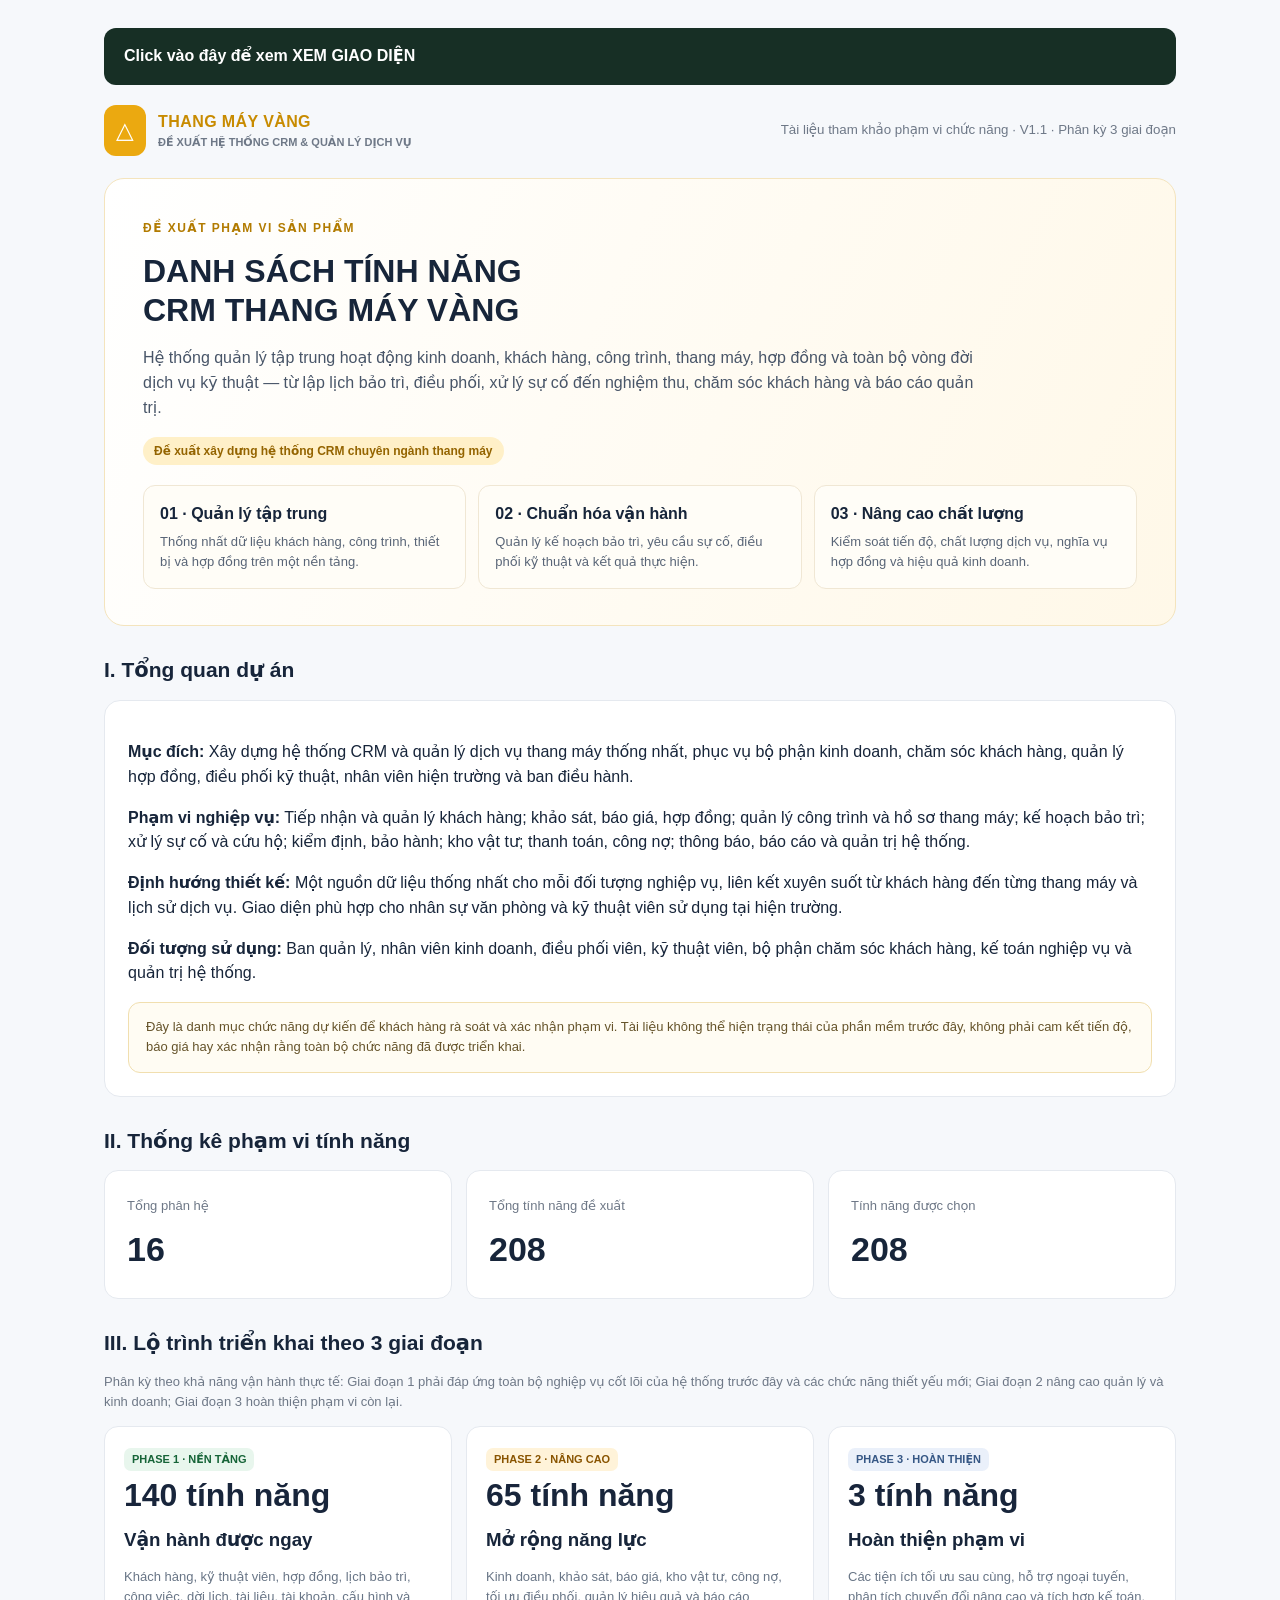
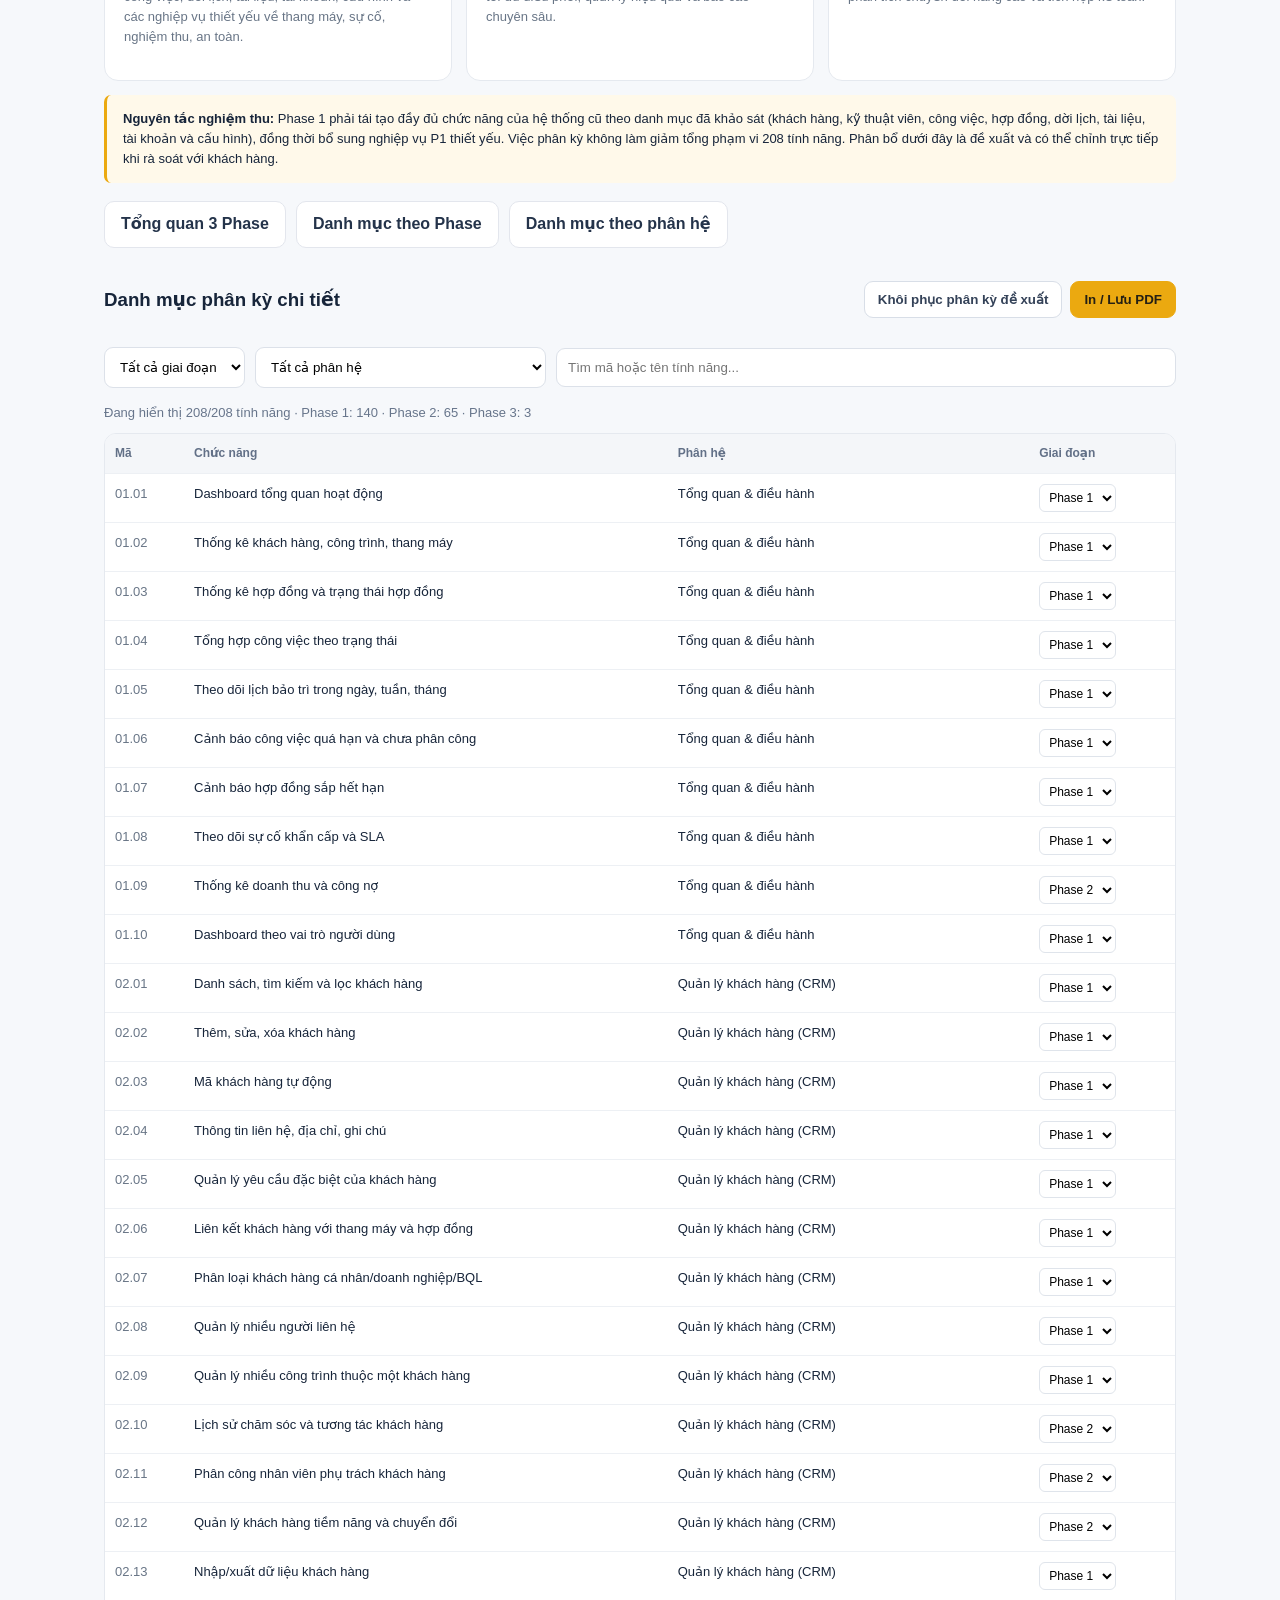
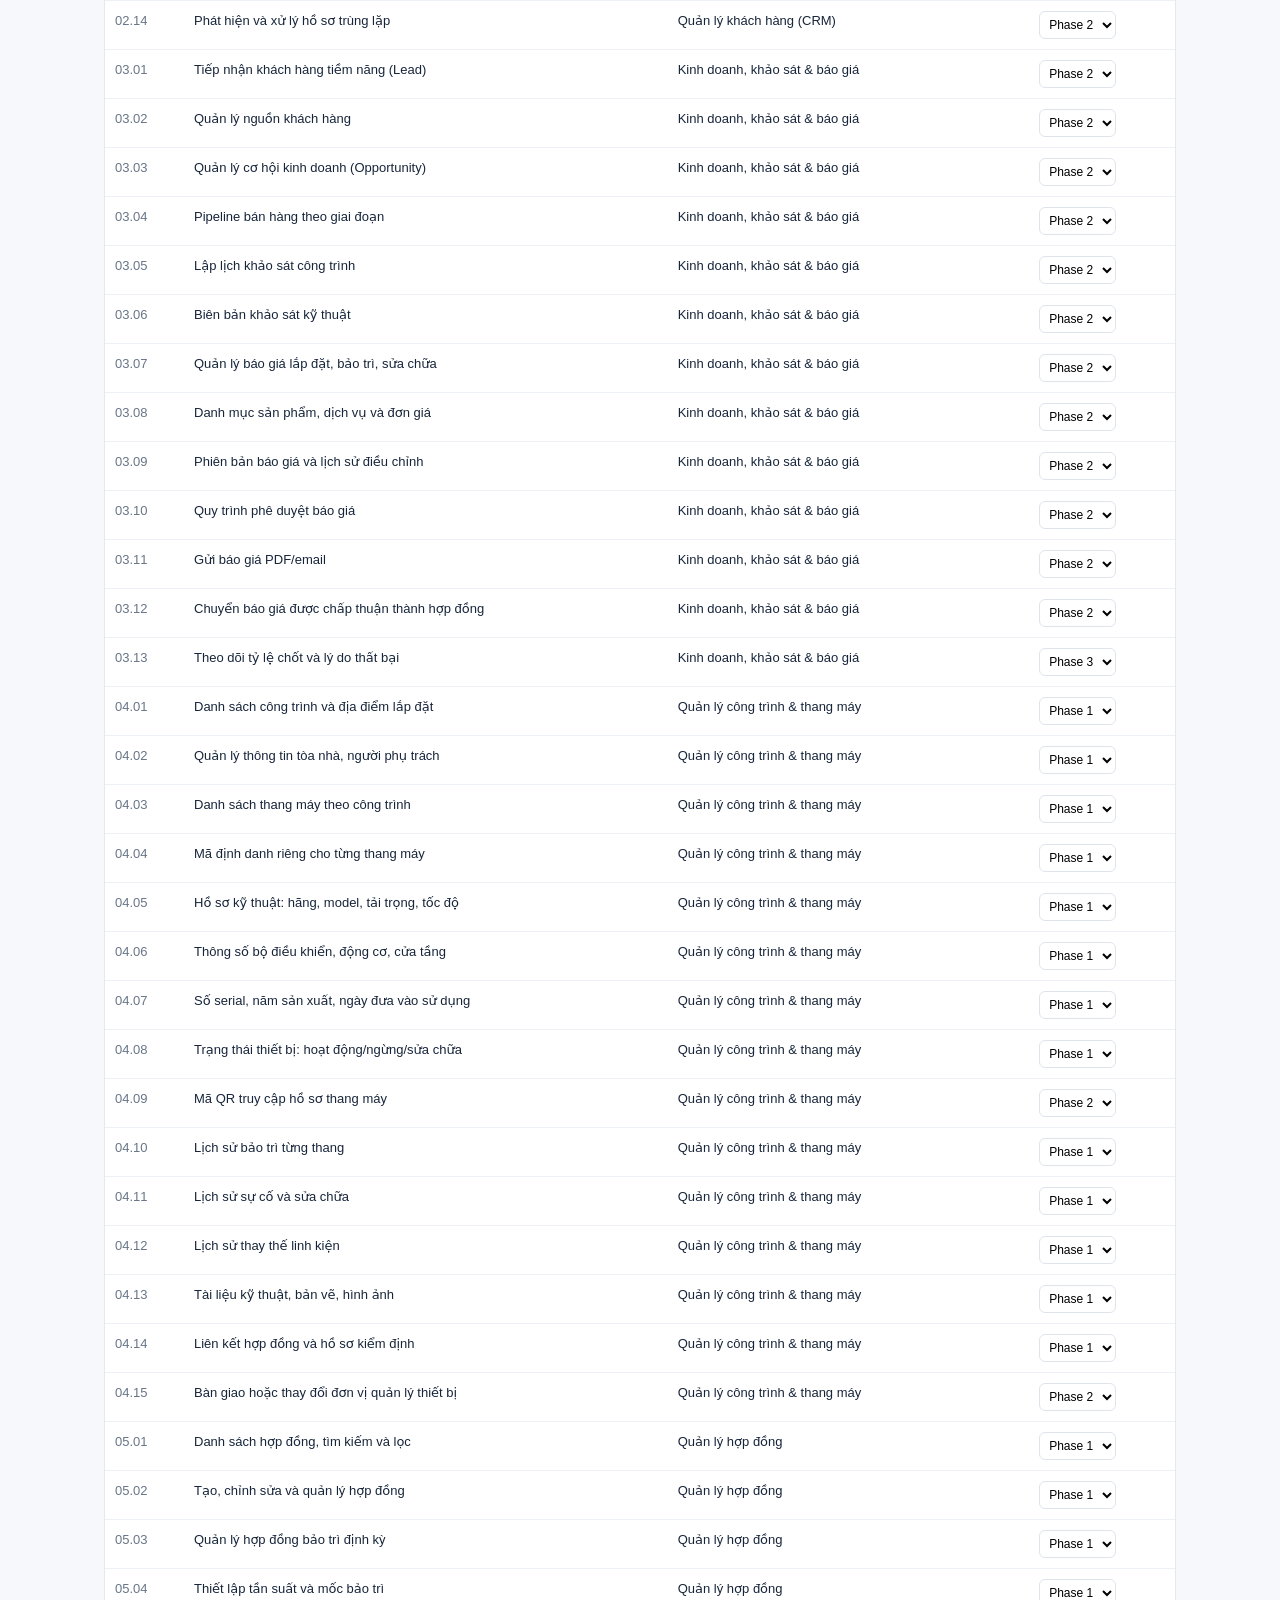
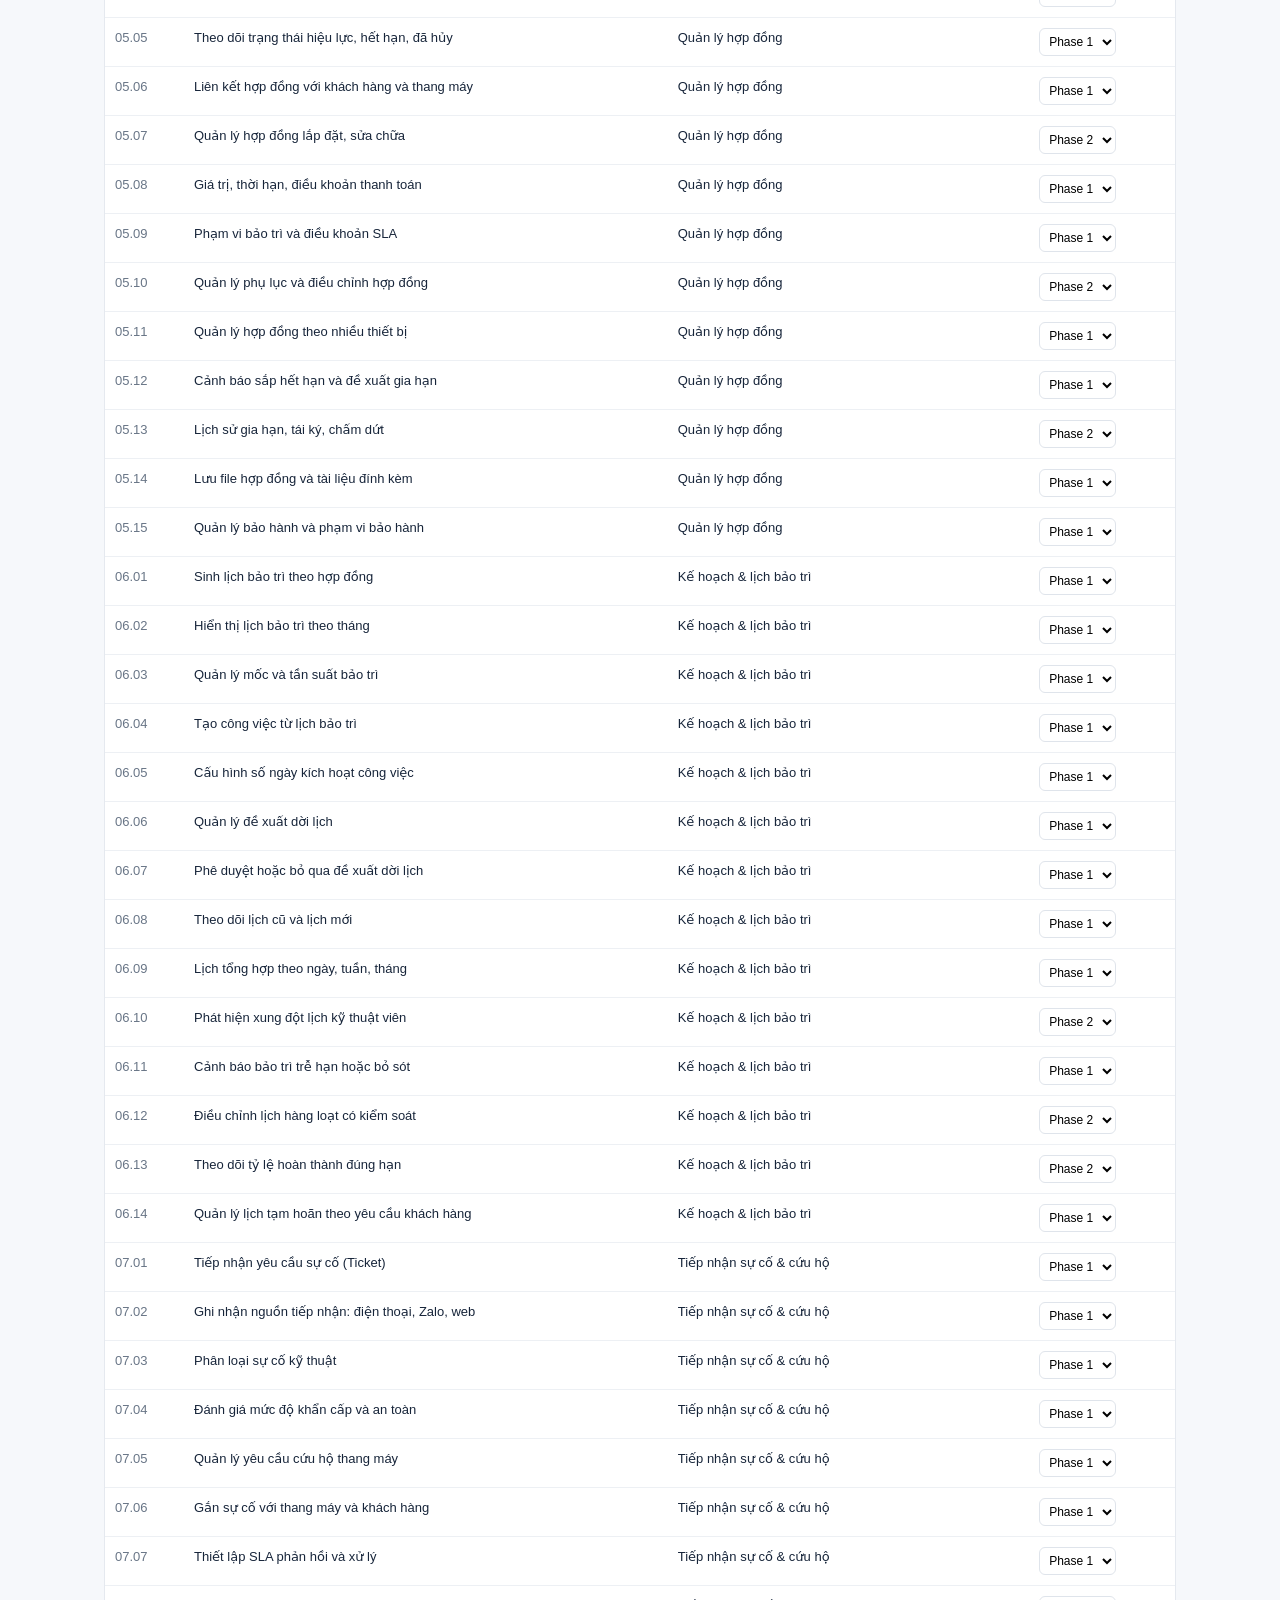
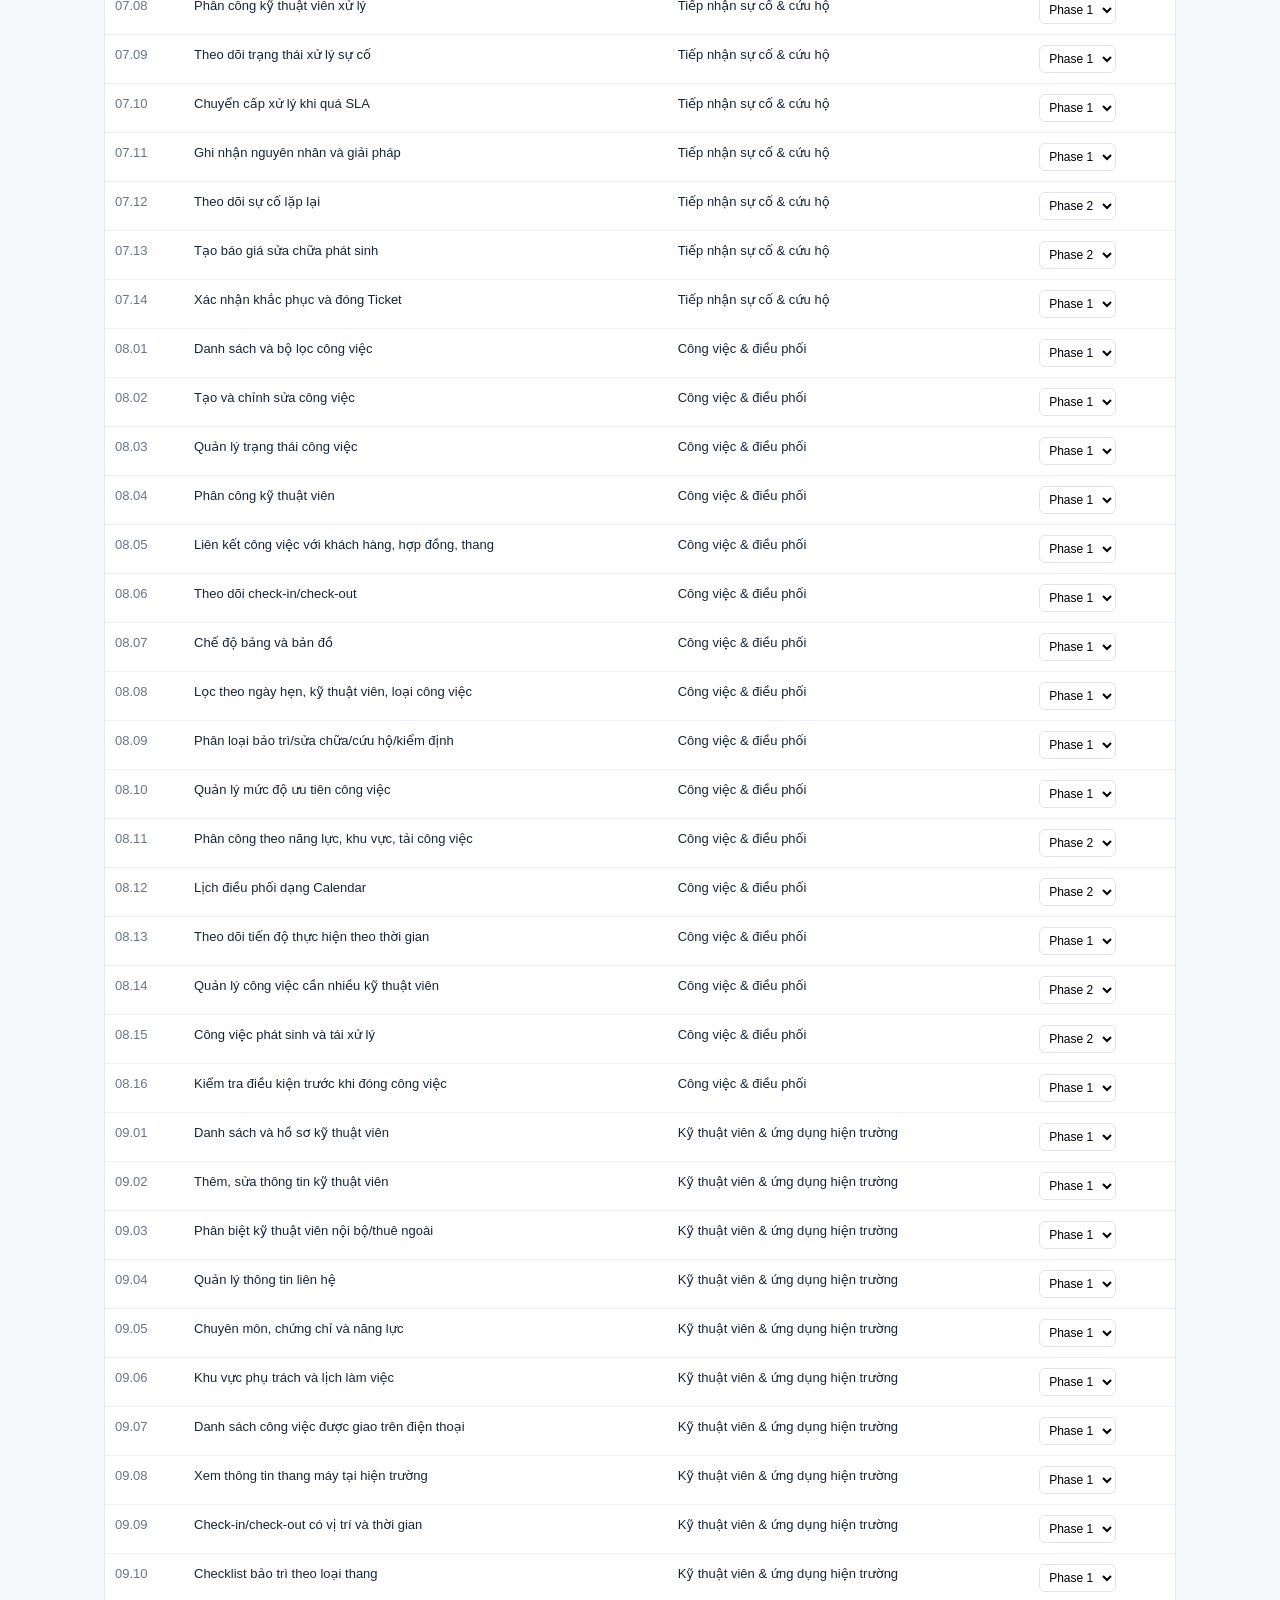
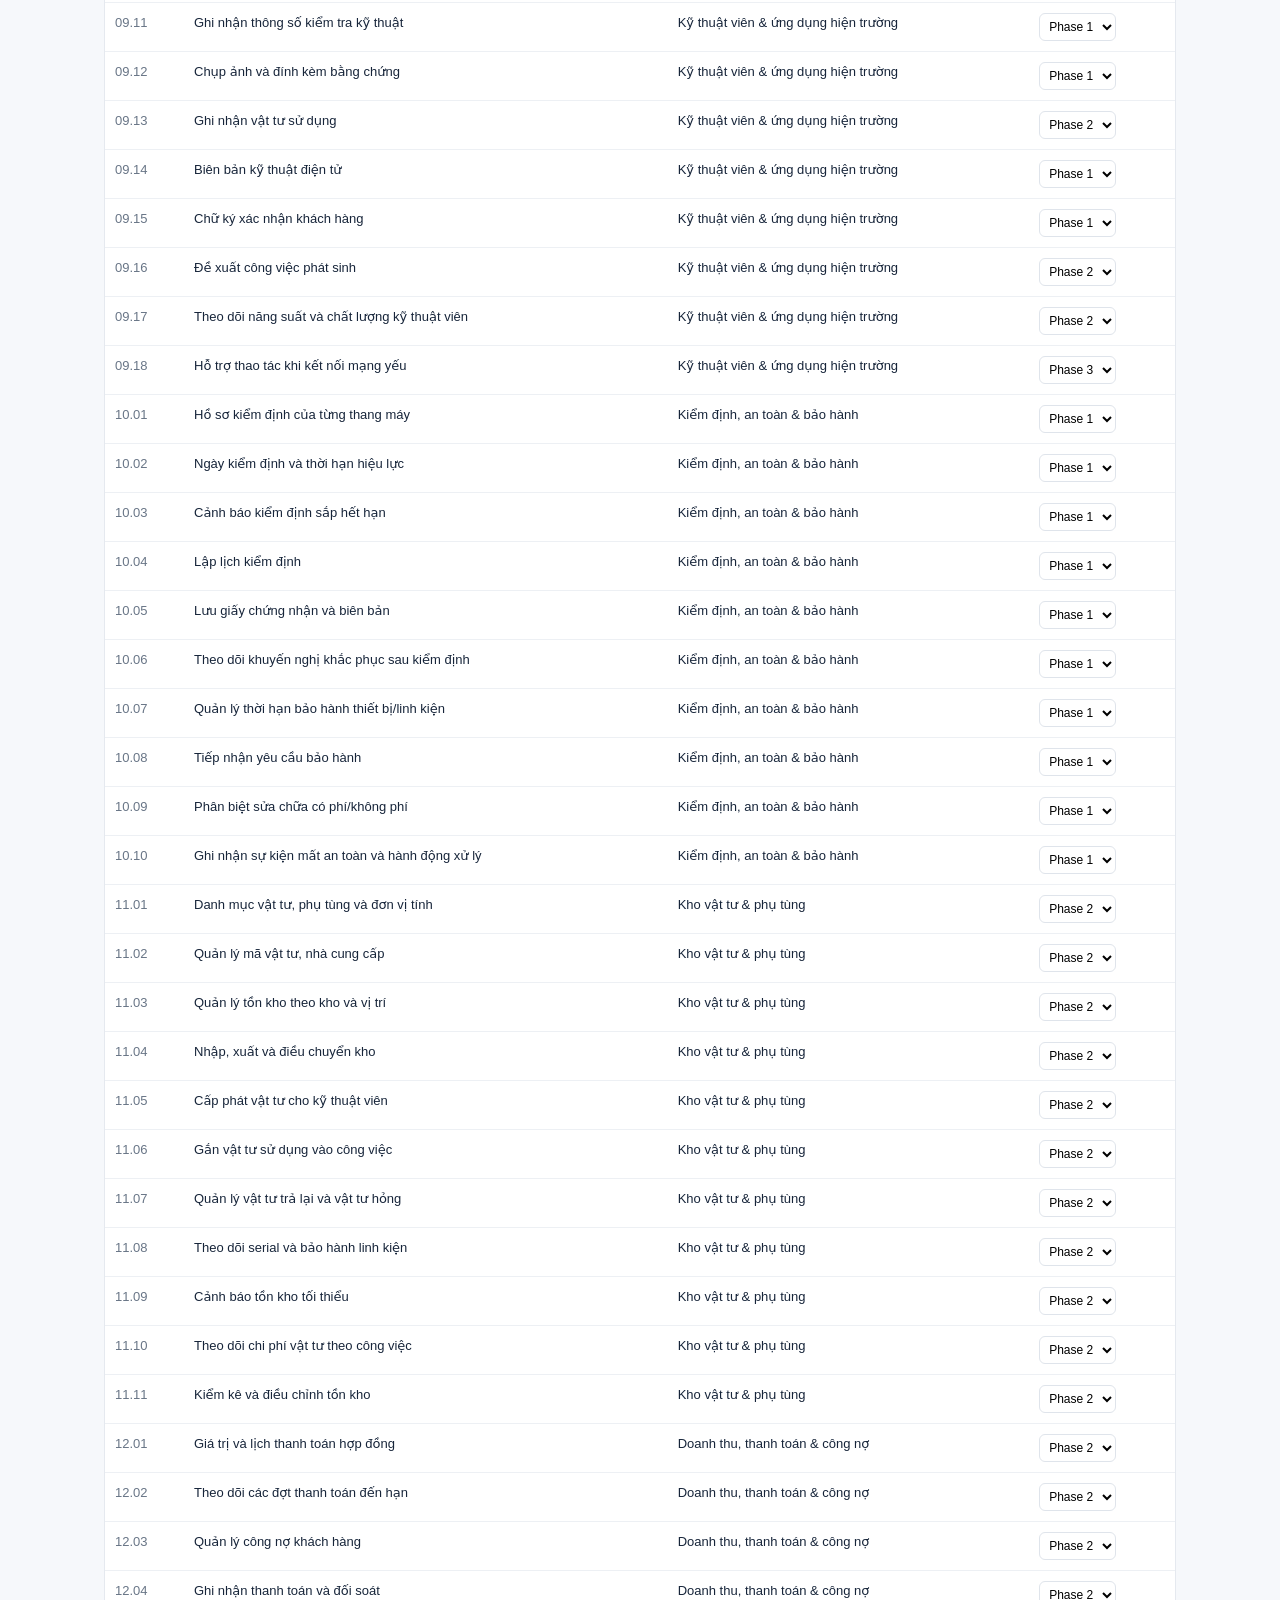
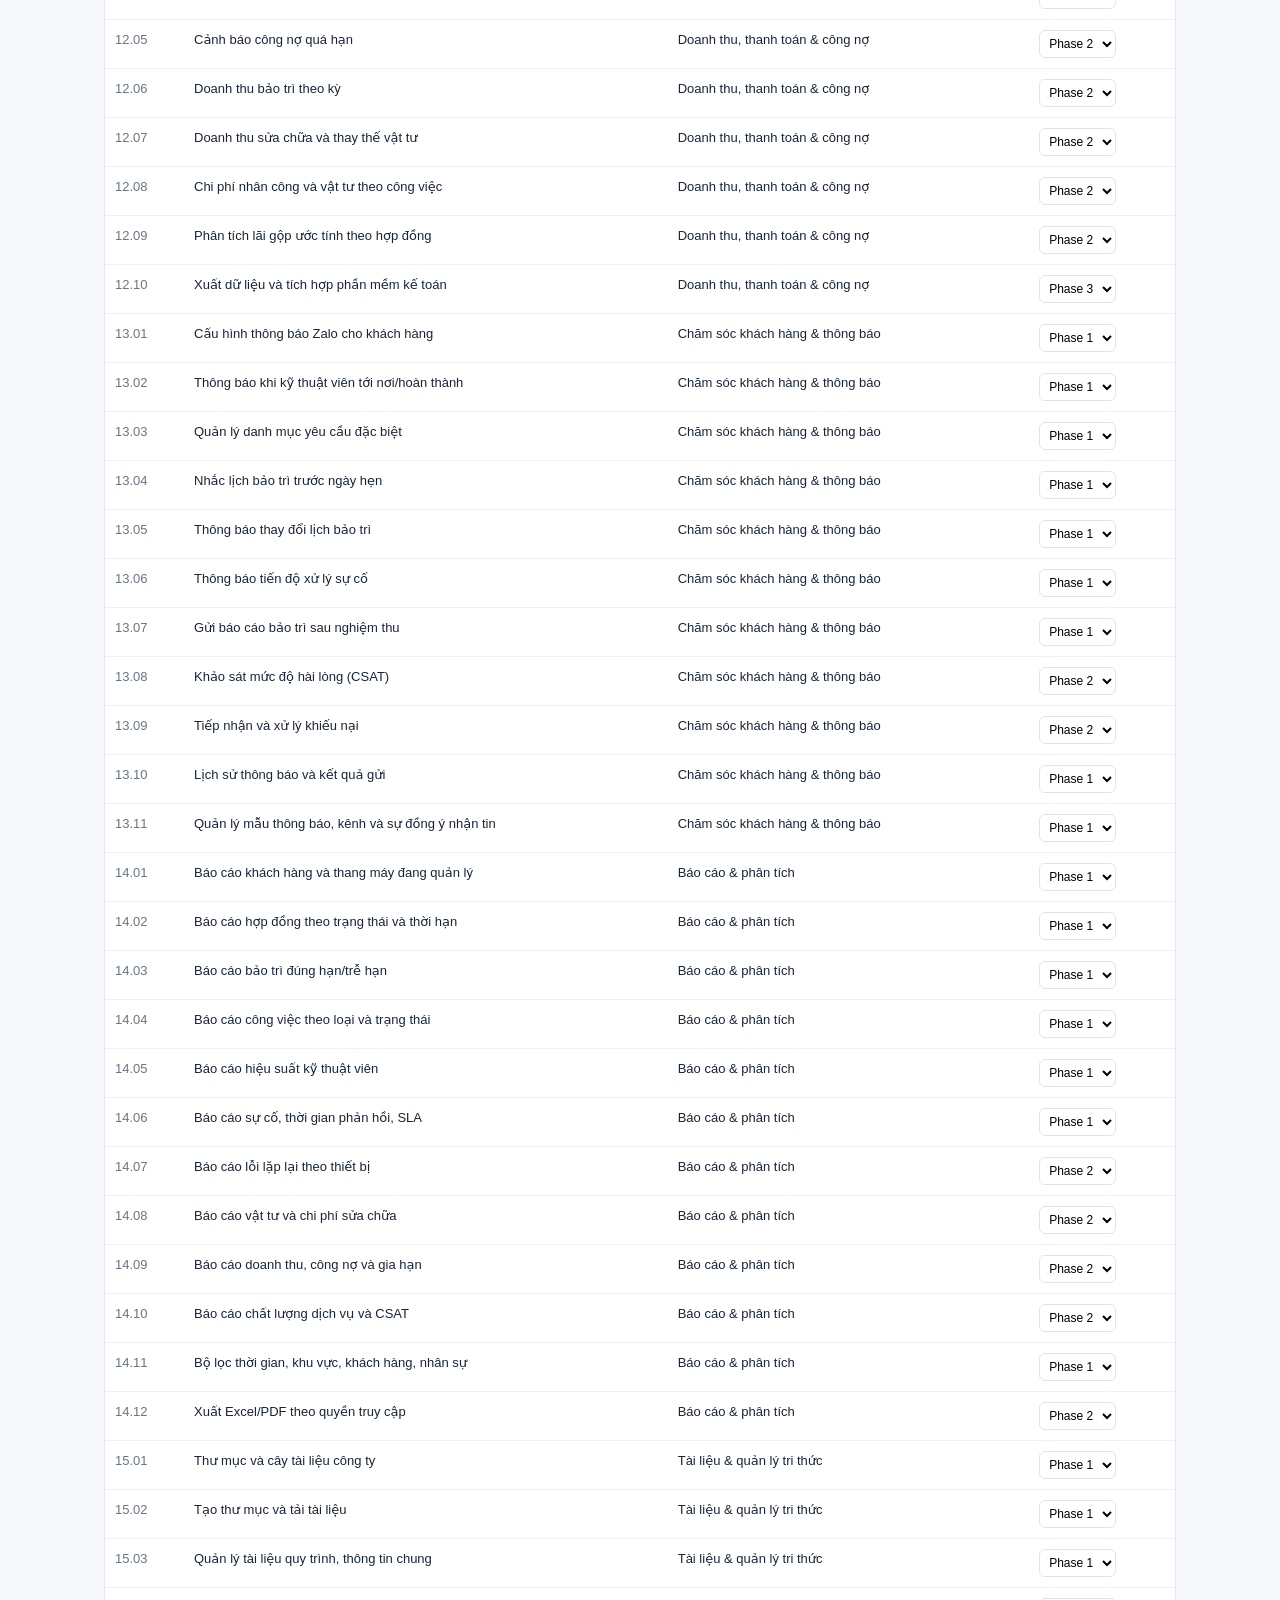
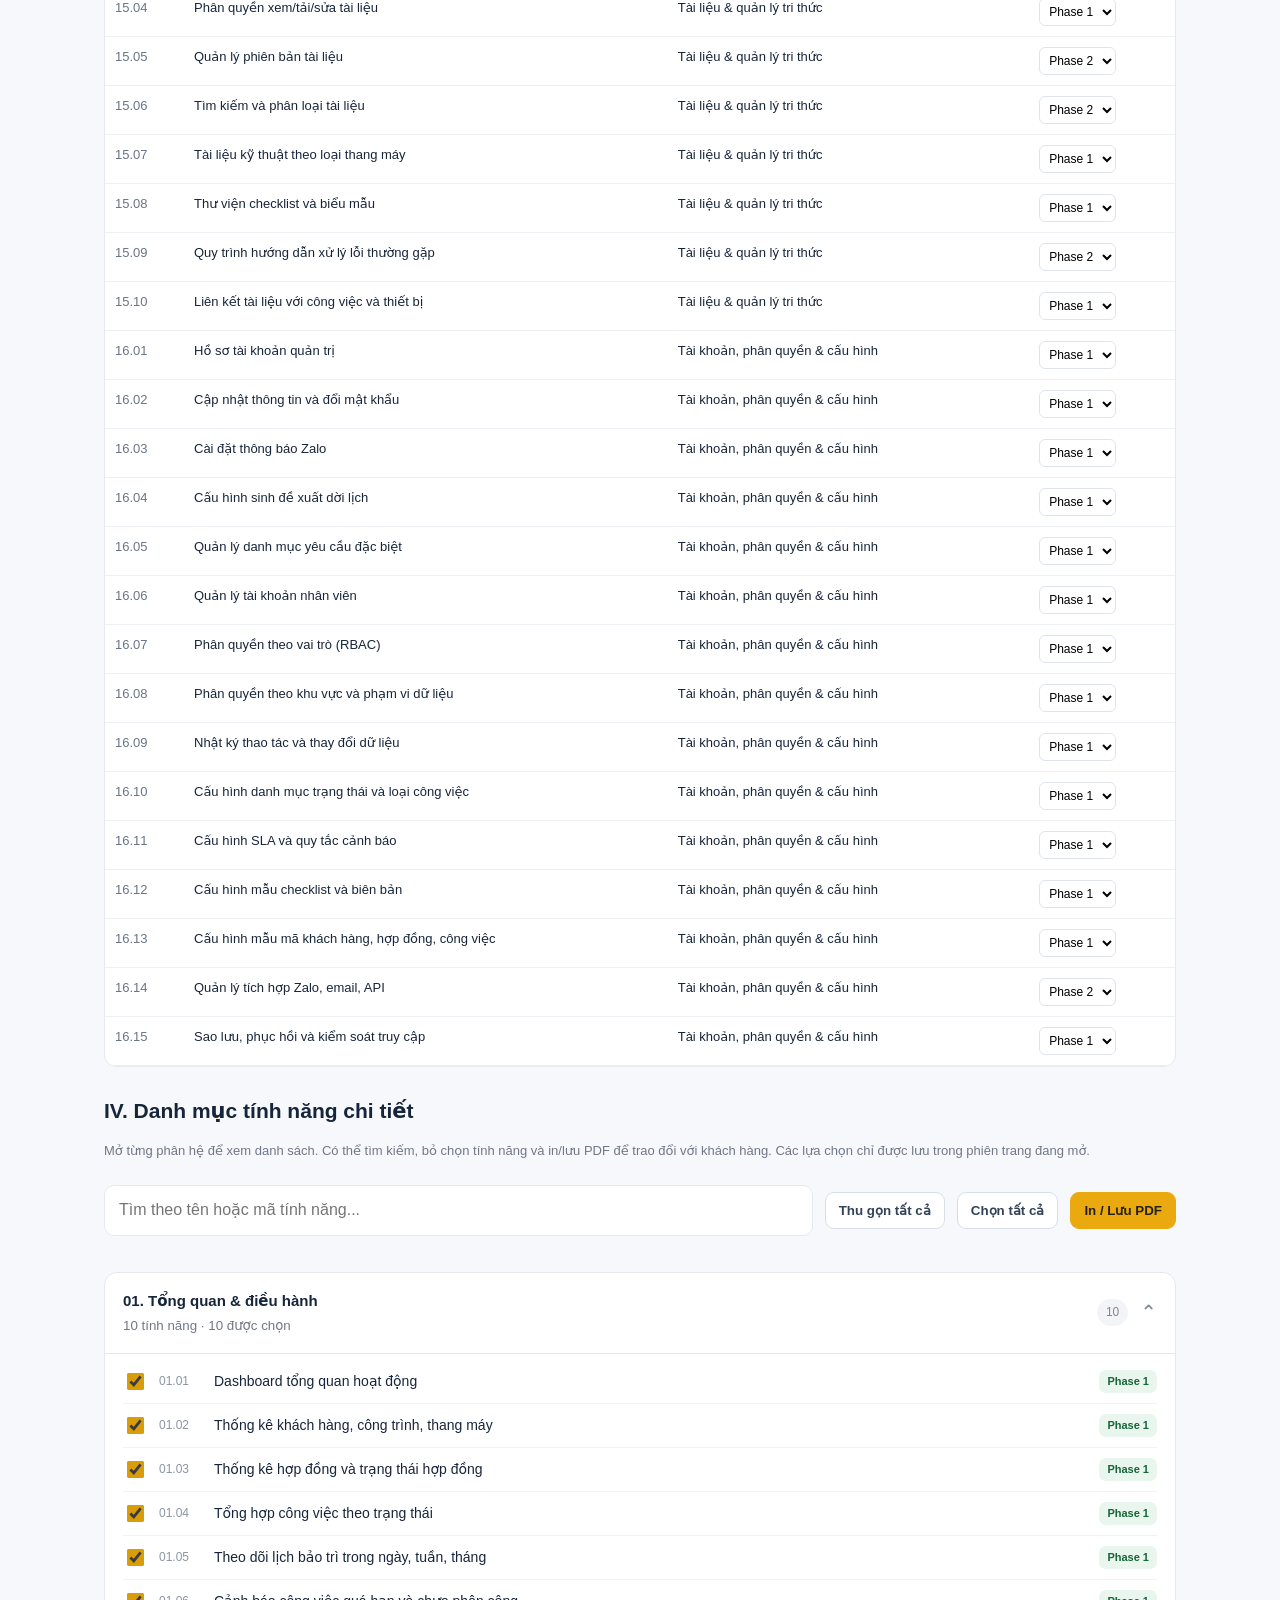
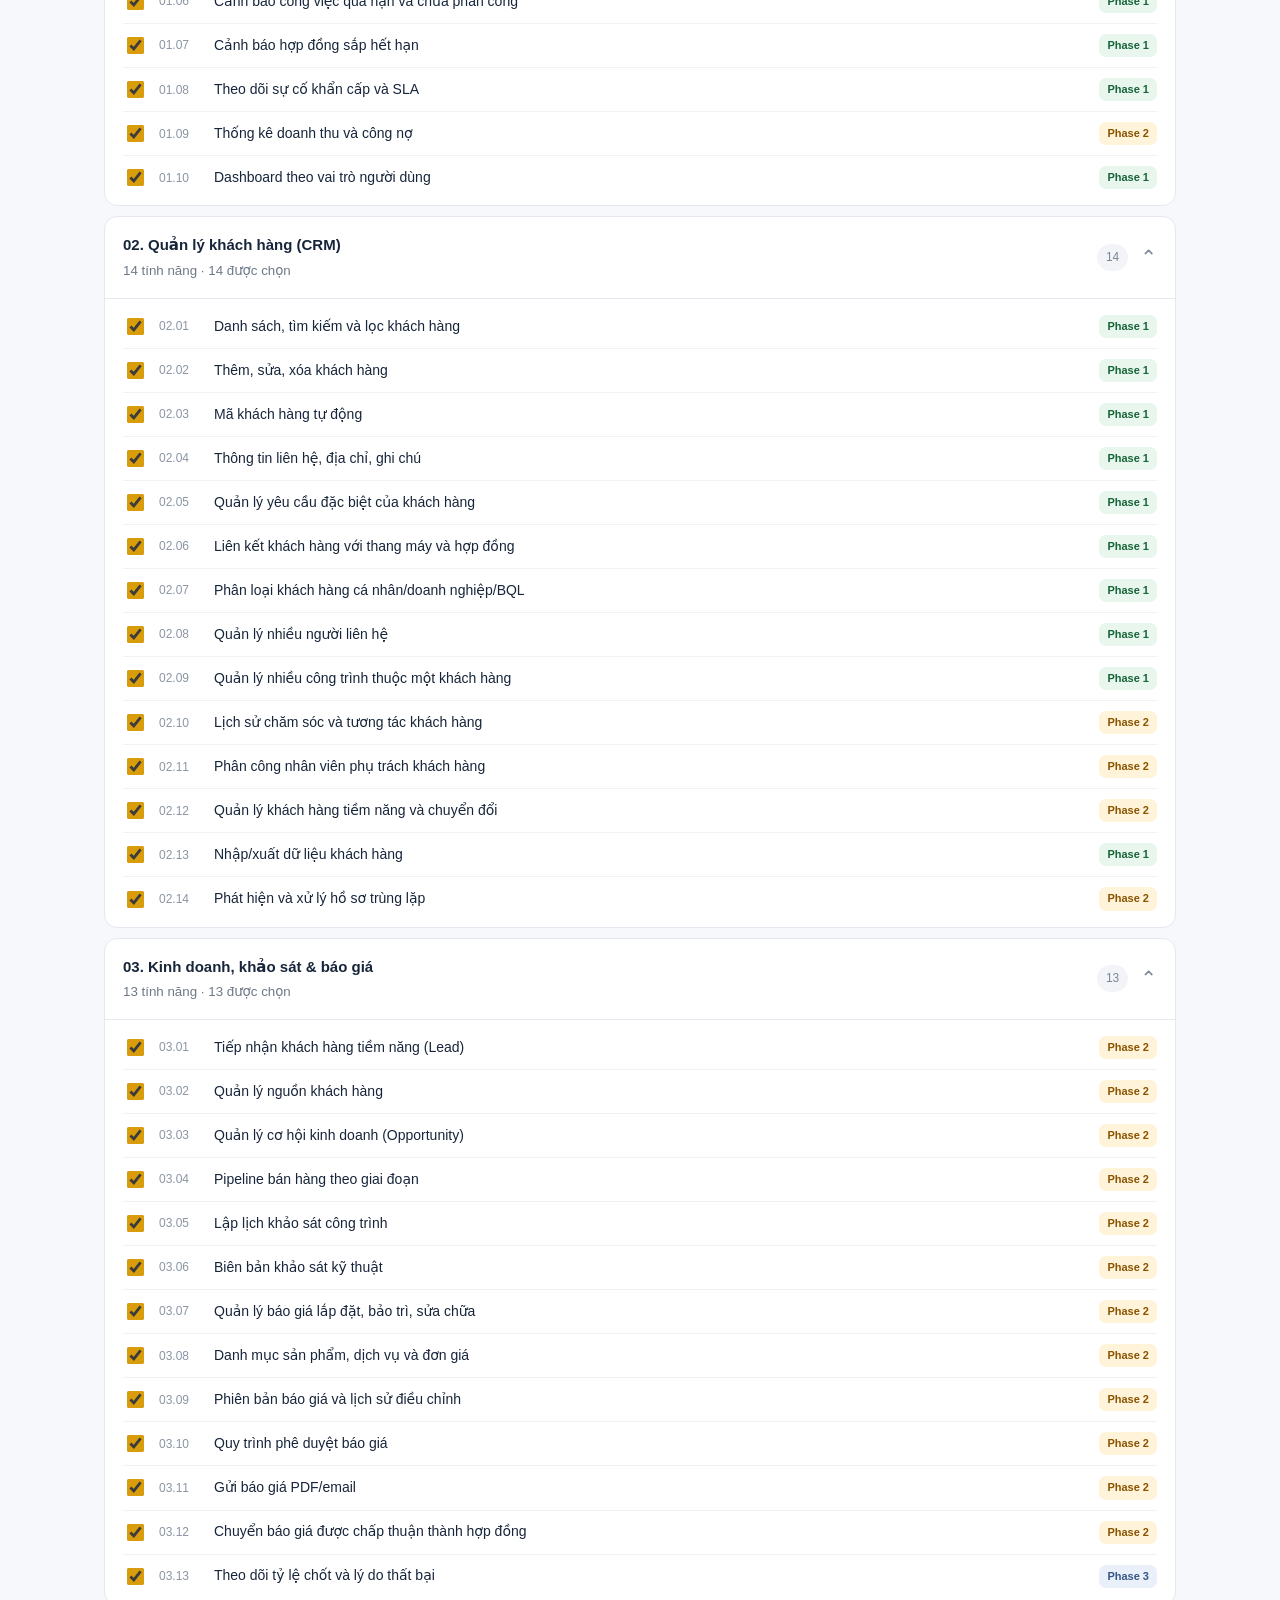
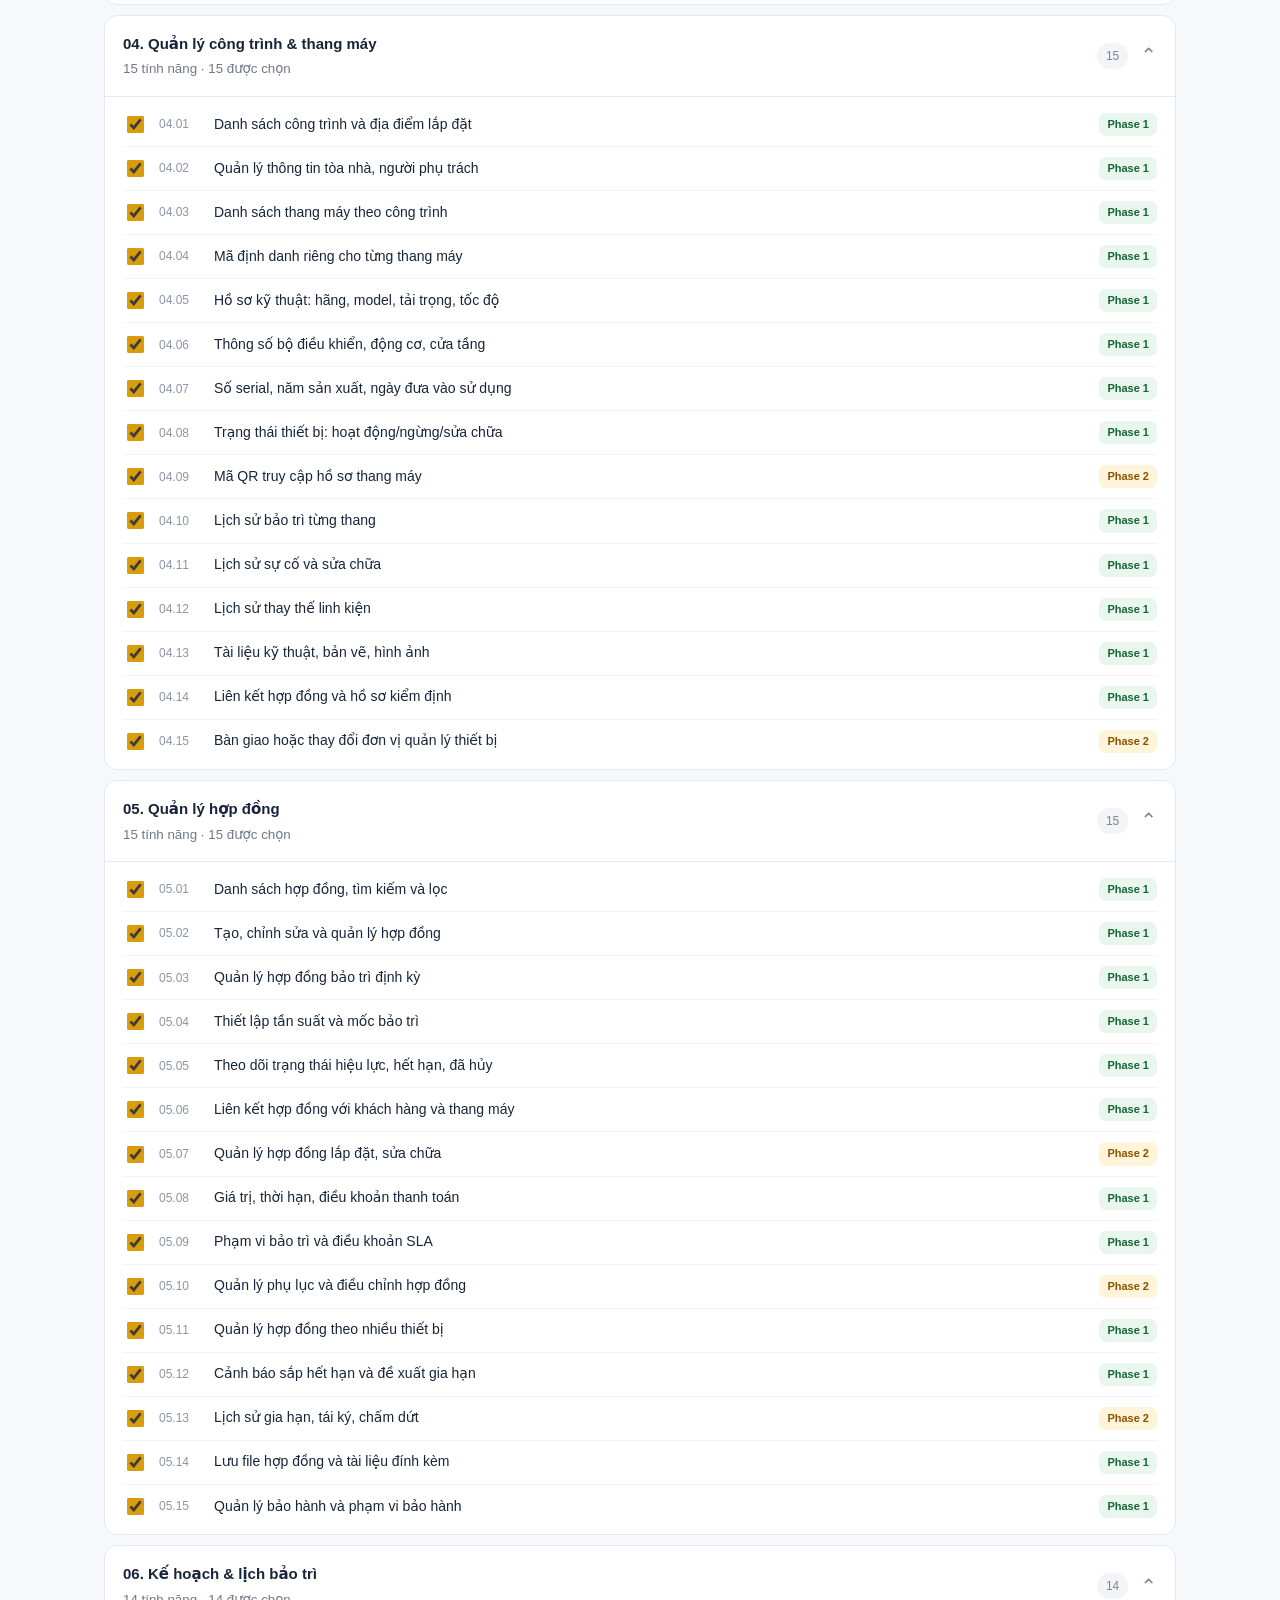
==== commit 00b9dd9c: "up" ====
--- a/index.html
+++ b/index.html
@@ -2,7 +2,7 @@
 :root{--gold:#eba910;--gold2:#fff6df;--ink:#17253a;--muted:#6e7887;--line:#e5e9ef;--bg:#f6f8fb}*{box-sizing:border-box}body{margin:0;background:var(--bg);font-family:Arial,system-ui,sans-serif;color:var(--ink);line-height:1.55}.wrap{max-width:1120px;margin:auto;padding:28px 24px 80px}.top{display:flex;justify-content:space-between;align-items:center;gap:16px;margin-bottom:22px}.brand{display:flex;align-items:center;gap:12px;font-weight:800;color:#c88b00;letter-spacing:.4px}.mark{background:var(--gold);color:white;border-radius:12px;padding:8px 12px;font-size:23px}.top small{color:var(--muted)}.hero{background:linear-gradient(115deg,#fff,#fff8e8);border:1px solid #f4e4bd;border-radius:20px;padding:36px 38px}.eyebrow{color:#b27b00;font-size:12px;font-weight:800;letter-spacing:1.5px}.hero h1{font-size:32px;line-height:1.22;margin:12px 0}.lead{font-size:16px;max-width:850px;color:#485568}.pill{display:inline-block;border-radius:30px;background:#fff0c8;color:#946400;font-weight:700;padding:5px 11px;font-size:12px}.section{margin-top:28px}.section h2{font-size:21px;margin:0 0 13px}.panel{background:white;border:1px solid var(--line);border-radius:16px;padding:23px}.objectives{display:grid;grid-template-columns:repeat(3,1fr);gap:12px;margin-top:20px}.objective{border:1px solid #f0e7d4;border-radius:12px;background:#fffdf7;padding:16px}.objective strong{display:block;margin-bottom:5px}.objective p{font-size:13px;color:#596577;margin:0}.stats{display:grid;grid-template-columns:repeat(3,1fr);gap:14px}.stat{background:#fff;border:1px solid var(--line);border-radius:14px;padding:22px}.stat span{font-size:13px;color:var(--muted)}.stat strong{font-size:34px;display:block;margin-top:5px}.tools{display:flex;gap:12px;align-items:center;flex-wrap:wrap;margin-bottom:16px}.search{flex:1;min-width:220px;border:1px solid var(--line);border-radius:10px;padding:12px 14px;font:inherit}.btn{cursor:pointer;background:#fff;border:1px solid #d8dee7;border-radius:9px;padding:10px 13px;font-weight:600;color:#344258}.btn.primary{background:var(--gold);border-color:var(--gold);color:#252014}.btn:hover{filter:brightness(.97)}.hint{font-size:13px;color:var(--muted);margin:0 0 14px}.module{background:#fff;border:1px solid var(--line);border-radius:13px;margin:10px 0;overflow:hidden}.module-head{display:flex;justify-content:space-between;gap:10px;align-items:center;padding:16px 18px;cursor:pointer;user-select:none}.module-head:hover{background:#fffdf7}.module-head strong{font-size:15px}.module-head small{display:block;color:var(--muted);margin-top:3px}.module-content{border-top:1px solid var(--line);padding:6px 18px}.feature{display:flex;align-items:center;gap:12px;padding:10px 0;border-bottom:1px solid #f0f2f5;font-size:14px}.feature:last-child{border:0}.feature label{flex:1;cursor:pointer}.feature input{accent-color:#d99c0b;width:17px;height:17px;cursor:pointer}.code{font-size:12px;color:#8b95a3;min-width:43px}.count{font-size:12px;color:#7b8697;background:#f2f4f7;border-radius:20px;padding:4px 9px;white-space:nowrap}.arrow{font-size:20px;color:#7c8694}.footer{margin-top:26px;color:var(--muted);font-size:12px;text-align:center}.review{background:#fffcf3;border:1px solid #f1dfaf;border-radius:12px;padding:14px 17px;margin-top:16px;font-size:13px;color:#65532a}.sticky{position:sticky;top:0;z-index:2;background:rgba(246,248,251,.96);padding:10px 0;backdrop-filter:blur(8px)}@media(max-width:700px){.wrap{padding:16px 12px 50px}.hero{padding:23px}.hero h1{font-size:25px}.objectives{grid-template-columns:1fr}.stats{gap:8px}.stat{padding:13px}.stat strong{font-size:26px}.top small{display:none}.panel{padding:15px}.feature{font-size:13px}}@media print{body{background:white}.wrap{max-width:none;padding:0}.top,.tools,.review,.footer{display:none!important}.hero,.panel,.module,.stat{break-inside:avoid}.module-content{display:block!important}.feature input{appearance:none;width:10px;height:10px;border:1px solid #aaa}.module{break-inside:avoid}.section{margin-top:18px}}
 </style><style>
 .phase-nav{display:flex;gap:10px;flex-wrap:wrap;margin:18px 0}.phase-nav a{display:inline-block;padding:10px 16px;border:1px solid #e3e6ed;border-radius:10px;background:white;color:#24334a;text-decoration:none;font-weight:700}.phase-nav a:hover{border-color:#eba910;background:#fff8e8}.phase-grid{display:grid;grid-template-columns:repeat(3,minmax(0,1fr));gap:14px}.phase-card{border:1px solid #e5e9ef;border-radius:14px;background:white;padding:19px}.phase-card h3{margin:4px 0 8px}.phase-card .big{font-size:32px;font-weight:800;color:#18253b}.phase-card p{font-size:13px;color:#687586}.phase-badge{display:inline-block;border-radius:7px;font-size:11px;padding:3px 8px;font-weight:700;white-space:nowrap}.p1{background:#e8f6ed;color:#166438}.p2{background:#fff3d9;color:#895400}.p3{background:#eaf0fa;color:#365785}.phase-toolbar{display:flex;gap:10px;flex-wrap:wrap;align-items:center;margin:15px 0}.phase-toolbar select,.phase-toolbar input{padding:11px;border:1px solid #dce1e9;border-radius:9px;background:white;max-width:100%}.phase-toolbar input{flex:1;min-width:210px}.phase-table{width:100%;border-collapse:collapse;font-size:13px}.phase-table th{text-align:left;background:#f4f6f9;color:#627087;font-size:12px}.phase-table td,.phase-table th{padding:10px;border-bottom:1px solid #edf0f4;vertical-align:top}.phase-table tr:hover td{background:#fcfcfd}.phase-table td:first-child{white-space:nowrap;color:#687586}.phase-note{background:#fff9ea;border-left:3px solid #eba910;padding:14px 16px;border-radius:7px;margin:14px 0;font-size:13px}.phase-table-wrap{overflow:auto;border:1px solid #e5e9ef;border-radius:12px;background:white}.phase-table select{font-size:12px;border:1px solid #dfe4eb;padding:5px;border-radius:6px;background:white}.phase-detail-head{display:flex;justify-content:space-between;align-items:center;gap:12px}.phase-summary{font-size:13px;color:#67758b;margin:10px 0}.feature .phase-badge{margin-left:auto}.phase-module{background:#f8fafc;font-weight:bold}.phase-tools{display:flex;gap:8px;flex-wrap:wrap}@media(max-width:680px){.phase-grid{grid-template-columns:1fr}.phase-table{font-size:12px}.phase-table td,.phase-table th{padding:7px}.phase-nav a{flex:1;text-align:center}}@media print{.phase-nav,.phase-toolbar,.phase-tools{display:none!important}.phase-table-wrap{overflow:visible}.phase-table{font-size:10px}.phase-card{break-inside:avoid}}
-</style></head><body><main class="wrap"><header class="top"><div class="brand"><div class="mark">△</div><div>THANG MÁY VÀNG<small style="display:block;font-size:11px;letter-spacing:0">ĐỀ XUẤT HỆ THỐNG CRM & QUẢN LÝ DỊCH VỤ</small></div></div><small>Tài liệu tham khảo phạm vi chức năng · V1.1 · Phân kỳ 3 giai đoạn</small></header><section class="hero"><span class="eyebrow">ĐỀ XUẤT PHẠM VI SẢN PHẨM</span><h1>DANH SÁCH TÍNH NĂNG<br>CRM THANG MÁY VÀNG</h1><p class="lead">Hệ thống quản lý tập trung hoạt động kinh doanh, khách hàng, công trình, thang máy, hợp đồng và toàn bộ vòng đời dịch vụ kỹ thuật — từ lập lịch bảo trì, điều phối, xử lý sự cố đến nghiệm thu, chăm sóc khách hàng và báo cáo quản trị.</p><span class="pill">Đề xuất xây dựng hệ thống CRM chuyên ngành thang máy</span><div class="objectives"><div class="objective"><strong>01 · Quản lý tập trung</strong><p>Thống nhất dữ liệu khách hàng, công trình, thiết bị và hợp đồng trên một nền tảng.</p></div><div class="objective"><strong>02 · Chuẩn hóa vận hành</strong><p>Quản lý kế hoạch bảo trì, yêu cầu sự cố, điều phối kỹ thuật và kết quả thực hiện.</p></div><div class="objective"><strong>03 · Nâng cao chất lượng</strong><p>Kiểm soát tiến độ, chất lượng dịch vụ, nghĩa vụ hợp đồng và hiệu quả kinh doanh.</p></div></div></section><section class="section"><h2>I. Tổng quan dự án</h2><div class="panel"><p><strong>Mục đích:</strong> Xây dựng hệ thống CRM và quản lý dịch vụ thang máy thống nhất, phục vụ bộ phận kinh doanh, chăm sóc khách hàng, quản lý hợp đồng, điều phối kỹ thuật, nhân viên hiện trường và ban điều hành.</p><p><strong>Phạm vi nghiệp vụ:</strong> Tiếp nhận và quản lý khách hàng; khảo sát, báo giá, hợp đồng; quản lý công trình và hồ sơ thang máy; kế hoạch bảo trì; xử lý sự cố và cứu hộ; kiểm định, bảo hành; kho vật tư; thanh toán, công nợ; thông báo, báo cáo và quản trị hệ thống.</p><p><strong>Định hướng thiết kế:</strong> Một nguồn dữ liệu thống nhất cho mỗi đối tượng nghiệp vụ, liên kết xuyên suốt từ khách hàng đến từng thang máy và lịch sử dịch vụ. Giao diện phù hợp cho nhân sự văn phòng và kỹ thuật viên sử dụng tại hiện trường.</p><p><strong>Đối tượng sử dụng:</strong> Ban quản lý, nhân viên kinh doanh, điều phối viên, kỹ thuật viên, bộ phận chăm sóc khách hàng, kế toán nghiệp vụ và quản trị hệ thống.</p><div class="review">Đây là danh mục chức năng dự kiến để khách hàng rà soát và xác nhận phạm vi. Tài liệu không thể hiện trạng thái của phần mềm trước đây, không phải cam kết tiến độ, báo giá hay xác nhận rằng toàn bộ chức năng đã được triển khai.</div></div></section><section class="section"><h2>II. Thống kê phạm vi tính năng</h2><div class="stats"><div class="stat"><span>Tổng phân hệ</span><strong id="modulesTotal">16</strong></div><div class="stat"><span>Tổng tính năng đề xuất</span><strong id="featuresTotal">208</strong></div><div class="stat"><span>Tính năng được chọn</span><strong id="selectedTotal">208</strong></div></div></section><section class="section" id="lo-trinh"><h2>III. Lộ trình triển khai theo 3 giai đoạn</h2><p class="hint">Phân kỳ theo khả năng vận hành thực tế: Giai đoạn 1 phải đáp ứng toàn bộ nghiệp vụ cốt lõi của hệ thống trước đây và các chức năng thiết yếu mới; Giai đoạn 2 nâng cao quản lý và kinh doanh; Giai đoạn 3 hoàn thiện phạm vi còn lại.</p><div class="phase-grid"><div class="phase-card"><span class="phase-badge p1">PHASE 1 · NỀN TẢNG</span><div class="big" id="phaseCount1">—</div><h3>Vận hành được ngay</h3><p>Khách hàng, kỹ thuật viên, hợp đồng, lịch bảo trì, công việc, dời lịch, tài liệu, tài khoản, cấu hình và các nghiệp vụ thiết yếu về thang máy, sự cố, nghiệm thu, an toàn.</p></div><div class="phase-card"><span class="phase-badge p2">PHASE 2 · NÂNG CAO</span><div class="big" id="phaseCount2">—</div><h3>Mở rộng năng lực</h3><p>Kinh doanh, khảo sát, báo giá, kho vật tư, công nợ, tối ưu điều phối, quản lý hiệu quả và báo cáo chuyên sâu.</p></div><div class="phase-card"><span class="phase-badge p3">PHASE 3 · HOÀN THIỆN</span><div class="big" id="phaseCount3">—</div><h3>Hoàn thiện phạm vi</h3><p>Các tiện ích tối ưu sau cùng, hỗ trợ ngoại tuyến, phân tích chuyển đổi nâng cao và tích hợp kế toán.</p></div></div><div class="phase-note"><strong>Nguyên tắc nghiệm thu:</strong> Phase 1 phải tái tạo đầy đủ chức năng của hệ thống cũ theo danh mục đã khảo sát (khách hàng, kỹ thuật viên, công việc, hợp đồng, dời lịch, tài liệu, tài khoản và cấu hình), đồng thời bổ sung nghiệp vụ P1 thiết yếu. Việc phân kỳ không làm giảm tổng phạm vi 208 tính năng. Phân bổ dưới đây là đề xuất và có thể chỉnh trực tiếp khi rà soát với khách hàng.</div><div class="phase-nav"><a href="#lo-trinh">Tổng quan 3 Phase</a><a href="#phan-bo">Danh mục theo Phase</a><a href="#danh-muc">Danh mục theo phân hệ</a></div><div id="phan-bo"><div class="phase-detail-head"><h3>Danh mục phân kỳ chi tiết</h3><div class="phase-tools"><button class="btn" id="phaseReset">Khôi phục phân kỳ đề xuất</button><button class="btn primary" id="phasePrint">In / Lưu PDF</button></div></div><div class="phase-toolbar"><select id="phaseFilter" aria-label="Lọc giai đoạn"><option value="all">Tất cả giai đoạn</option><option value="1">Phase 1</option><option value="2">Phase 2</option><option value="3">Phase 3</option></select><select id="moduleFilter" aria-label="Lọc phân hệ"><option value="all">Tất cả phân hệ</option></select><input id="phaseSearch" type="search" placeholder="Tìm mã hoặc tên tính năng..."></div><p class="phase-summary" id="phaseSummary"></p><div class="phase-table-wrap"><table class="phase-table"><thead><tr><th>Mã</th><th>Chức năng</th><th>Phân hệ</th><th>Giai đoạn</th></tr></thead><tbody id="phaseRows"></tbody></table></div></div></section><section class="section" id="danh-muc"><h2>IV. Danh mục tính năng chi tiết</h2><p class="hint">Mở từng phân hệ để xem danh sách. Có thể tìm kiếm, bỏ chọn tính năng và in/lưu PDF để trao đổi với khách hàng. Các lựa chọn chỉ được lưu trong phiên trang đang mở.</p><div class="sticky"><div class="tools"><input id="search" class="search" type="search" placeholder="Tìm theo tên hoặc mã tính năng..." aria-label="Tìm tính năng"><button class="btn" id="expand">Thu gọn tất cả</button><button class="btn" id="reset">Chọn tất cả</button><button class="btn primary" id="print">In / Lưu PDF</button></div></div><div id="list"></div></section><div class="footer">CRM THANG MÁY VÀNG · TÀI LIỆU RÀ SOÁT PHẠM VI CHỨC NĂNG · 208 TÍNH NĂNG / 16 PHÂN HỆ</div></main><script>
+</style></head><body><main class="wrap"><a href="prototype.html" style="display:block;margin-bottom:20px;padding:16px 20px;background:#172f25;color:#fff;border-radius:12px;text-decoration:none;font-weight:700">Click vào đây để xem XEM GIAO DIỆN</a><header class="top"><div class="brand"><div class="mark">△</div><div>THANG MÁY VÀNG<small style="display:block;font-size:11px;letter-spacing:0">ĐỀ XUẤT HỆ THỐNG CRM & QUẢN LÝ DỊCH VỤ</small></div></div><small>Tài liệu tham khảo phạm vi chức năng · V1.1 · Phân kỳ 3 giai đoạn</small></header><section class="hero"><span class="eyebrow">ĐỀ XUẤT PHẠM VI SẢN PHẨM</span><h1>DANH SÁCH TÍNH NĂNG<br>CRM THANG MÁY VÀNG</h1><p class="lead">Hệ thống quản lý tập trung hoạt động kinh doanh, khách hàng, công trình, thang máy, hợp đồng và toàn bộ vòng đời dịch vụ kỹ thuật — từ lập lịch bảo trì, điều phối, xử lý sự cố đến nghiệm thu, chăm sóc khách hàng và báo cáo quản trị.</p><span class="pill">Đề xuất xây dựng hệ thống CRM chuyên ngành thang máy</span><div class="objectives"><div class="objective"><strong>01 · Quản lý tập trung</strong><p>Thống nhất dữ liệu khách hàng, công trình, thiết bị và hợp đồng trên một nền tảng.</p></div><div class="objective"><strong>02 · Chuẩn hóa vận hành</strong><p>Quản lý kế hoạch bảo trì, yêu cầu sự cố, điều phối kỹ thuật và kết quả thực hiện.</p></div><div class="objective"><strong>03 · Nâng cao chất lượng</strong><p>Kiểm soát tiến độ, chất lượng dịch vụ, nghĩa vụ hợp đồng và hiệu quả kinh doanh.</p></div></div></section><section class="section"><h2>I. Tổng quan dự án</h2><div class="panel"><p><strong>Mục đích:</strong> Xây dựng hệ thống CRM và quản lý dịch vụ thang máy thống nhất, phục vụ bộ phận kinh doanh, chăm sóc khách hàng, quản lý hợp đồng, điều phối kỹ thuật, nhân viên hiện trường và ban điều hành.</p><p><strong>Phạm vi nghiệp vụ:</strong> Tiếp nhận và quản lý khách hàng; khảo sát, báo giá, hợp đồng; quản lý công trình và hồ sơ thang máy; kế hoạch bảo trì; xử lý sự cố và cứu hộ; kiểm định, bảo hành; kho vật tư; thanh toán, công nợ; thông báo, báo cáo và quản trị hệ thống.</p><p><strong>Định hướng thiết kế:</strong> Một nguồn dữ liệu thống nhất cho mỗi đối tượng nghiệp vụ, liên kết xuyên suốt từ khách hàng đến từng thang máy và lịch sử dịch vụ. Giao diện phù hợp cho nhân sự văn phòng và kỹ thuật viên sử dụng tại hiện trường.</p><p><strong>Đối tượng sử dụng:</strong> Ban quản lý, nhân viên kinh doanh, điều phối viên, kỹ thuật viên, bộ phận chăm sóc khách hàng, kế toán nghiệp vụ và quản trị hệ thống.</p><div class="review">Đây là danh mục chức năng dự kiến để khách hàng rà soát và xác nhận phạm vi. Tài liệu không thể hiện trạng thái của phần mềm trước đây, không phải cam kết tiến độ, báo giá hay xác nhận rằng toàn bộ chức năng đã được triển khai.</div></div></section><section class="section"><h2>II. Thống kê phạm vi tính năng</h2><div class="stats"><div class="stat"><span>Tổng phân hệ</span><strong id="modulesTotal">16</strong></div><div class="stat"><span>Tổng tính năng đề xuất</span><strong id="featuresTotal">208</strong></div><div class="stat"><span>Tính năng được chọn</span><strong id="selectedTotal">208</strong></div></div></section><section class="section" id="lo-trinh"><h2>III. Lộ trình triển khai theo 3 giai đoạn</h2><p class="hint">Phân kỳ theo khả năng vận hành thực tế: Giai đoạn 1 phải đáp ứng toàn bộ nghiệp vụ cốt lõi của hệ thống trước đây và các chức năng thiết yếu mới; Giai đoạn 2 nâng cao quản lý và kinh doanh; Giai đoạn 3 hoàn thiện phạm vi còn lại.</p><div class="phase-grid"><div class="phase-card"><span class="phase-badge p1">PHASE 1 · NỀN TẢNG</span><div class="big" id="phaseCount1">—</div><h3>Vận hành được ngay</h3><p>Khách hàng, kỹ thuật viên, hợp đồng, lịch bảo trì, công việc, dời lịch, tài liệu, tài khoản, cấu hình và các nghiệp vụ thiết yếu về thang máy, sự cố, nghiệm thu, an toàn.</p></div><div class="phase-card"><span class="phase-badge p2">PHASE 2 · NÂNG CAO</span><div class="big" id="phaseCount2">—</div><h3>Mở rộng năng lực</h3><p>Kinh doanh, khảo sát, báo giá, kho vật tư, công nợ, tối ưu điều phối, quản lý hiệu quả và báo cáo chuyên sâu.</p></div><div class="phase-card"><span class="phase-badge p3">PHASE 3 · HOÀN THIỆN</span><div class="big" id="phaseCount3">—</div><h3>Hoàn thiện phạm vi</h3><p>Các tiện ích tối ưu sau cùng, hỗ trợ ngoại tuyến, phân tích chuyển đổi nâng cao và tích hợp kế toán.</p></div></div><div class="phase-note"><strong>Nguyên tắc nghiệm thu:</strong> Phase 1 phải tái tạo đầy đủ chức năng của hệ thống cũ theo danh mục đã khảo sát (khách hàng, kỹ thuật viên, công việc, hợp đồng, dời lịch, tài liệu, tài khoản và cấu hình), đồng thời bổ sung nghiệp vụ P1 thiết yếu. Việc phân kỳ không làm giảm tổng phạm vi 208 tính năng. Phân bổ dưới đây là đề xuất và có thể chỉnh trực tiếp khi rà soát với khách hàng.</div><div class="phase-nav"><a href="#lo-trinh">Tổng quan 3 Phase</a><a href="#phan-bo">Danh mục theo Phase</a><a href="#danh-muc">Danh mục theo phân hệ</a></div><div id="phan-bo"><div class="phase-detail-head"><h3>Danh mục phân kỳ chi tiết</h3><div class="phase-tools"><button class="btn" id="phaseReset">Khôi phục phân kỳ đề xuất</button><button class="btn primary" id="phasePrint">In / Lưu PDF</button></div></div><div class="phase-toolbar"><select id="phaseFilter" aria-label="Lọc giai đoạn"><option value="all">Tất cả giai đoạn</option><option value="1">Phase 1</option><option value="2">Phase 2</option><option value="3">Phase 3</option></select><select id="moduleFilter" aria-label="Lọc phân hệ"><option value="all">Tất cả phân hệ</option></select><input id="phaseSearch" type="search" placeholder="Tìm mã hoặc tên tính năng..."></div><p class="phase-summary" id="phaseSummary"></p><div class="phase-table-wrap"><table class="phase-table"><thead><tr><th>Mã</th><th>Chức năng</th><th>Phân hệ</th><th>Giai đoạn</th></tr></thead><tbody id="phaseRows"></tbody></table></div></div></section><section class="section" id="danh-muc"><h2>IV. Danh mục tính năng chi tiết</h2><p class="hint">Mở từng phân hệ để xem danh sách. Có thể tìm kiếm, bỏ chọn tính năng và in/lưu PDF để trao đổi với khách hàng. Các lựa chọn chỉ được lưu trong phiên trang đang mở.</p><div class="sticky"><div class="tools"><input id="search" class="search" type="search" placeholder="Tìm theo tên hoặc mã tính năng..." aria-label="Tìm tính năng"><button class="btn" id="expand">Thu gọn tất cả</button><button class="btn" id="reset">Chọn tất cả</button><button class="btn primary" id="print">In / Lưu PDF</button></div></div><div id="list"></div></section><div class="footer">CRM THANG MÁY VÀNG · TÀI LIỆU RÀ SOÁT PHẠM VI CHỨC NĂNG · 208 TÍNH NĂNG / 16 PHÂN HỆ</div></main><script>
 const modules=[{"id": "01", "name": "Tổng quan & điều hành", "features": [{"id": "01.01", "name": "Dashboard tổng quan hoạt động"}, {"id": "01.02", "name": "Thống kê khách hàng, công trình, thang máy"}, {"id": "01.03", "name": "Thống kê hợp đồng và trạng thái hợp đồng"}, {"id": "01.04", "name": "Tổng hợp công việc theo trạng thái"}, {"id": "01.05", "name": "Theo dõi lịch bảo trì trong ngày, tuần, tháng"}, {"id": "01.06", "name": "Cảnh báo công việc quá hạn và chưa phân công"}, {"id": "01.07", "name": "Cảnh báo hợp đồng sắp hết hạn"}, {"id": "01.08", "name": "Theo dõi sự cố khẩn cấp và SLA"}, {"id": "01.09", "name": "Thống kê doanh thu và công nợ"}, {"id": "01.10", "name": "Dashboard theo vai trò người dùng"}]}, {"id": "02", "name": "Quản lý khách hàng (CRM)", "features": [{"id": "02.01", "name": "Danh sách, tìm kiếm và lọc khách hàng"}, {"id": "02.02", "name": "Thêm, sửa, xóa khách hàng"}, {"id": "02.03", "name": "Mã khách hàng tự động"}, {"id": "02.04", "name": "Thông tin liên hệ, địa chỉ, ghi chú"}, {"id": "02.05", "name": "Quản lý yêu cầu đặc biệt của khách hàng"}, {"id": "02.06", "name": "Liên kết khách hàng với thang máy và hợp đồng"}, {"id": "02.07", "name": "Phân loại khách hàng cá nhân/doanh nghiệp/BQL"}, {"id": "02.08", "name": "Quản lý nhiều người liên hệ"}, {"id": "02.09", "name": "Quản lý nhiều công trình thuộc một khách hàng"}, {"id": "02.10", "name": "Lịch sử chăm sóc và tương tác khách hàng"}, {"id": "02.11", "name": "Phân công nhân viên phụ trách khách hàng"}, {"id": "02.12", "name": "Quản lý khách hàng tiềm năng và chuyển đổi"}, {"id": "02.13", "name": "Nhập/xuất dữ liệu khách hàng"}, {"id": "02.14", "name": "Phát hiện và xử lý hồ sơ trùng lặp"}]}, {"id": "03", "name": "Kinh doanh, khảo sát & báo giá", "features": [{"id": "03.01", "name": "Tiếp nhận khách hàng tiềm năng (Lead)"}, {"id": "03.02", "name": "Quản lý nguồn khách hàng"}, {"id": "03.03", "name": "Quản lý cơ hội kinh doanh (Opportunity)"}, {"id": "03.04", "name": "Pipeline bán hàng theo giai đoạn"}, {"id": "03.05", "name": "Lập lịch khảo sát công trình"}, {"id": "03.06", "name": "Biên bản khảo sát kỹ thuật"}, {"id": "03.07", "name": "Quản lý báo giá lắp đặt, bảo trì, sửa chữa"}, {"id": "03.08", "name": "Danh mục sản phẩm, dịch vụ và đơn giá"}, {"id": "03.09", "name": "Phiên bản báo giá và lịch sử điều chỉnh"}, {"id": "03.10", "name": "Quy trình phê duyệt báo giá"}, {"id": "03.11", "name": "Gửi báo giá PDF/email"}, {"id": "03.12", "name": "Chuyển báo giá được chấp thuận thành hợp đồng"}, {"id": "03.13", "name": "Theo dõi tỷ lệ chốt và lý do thất bại"}]}, {"id": "04", "name": "Quản lý công trình & thang máy", "features": [{"id": "04.01", "name": "Danh sách công trình và địa điểm lắp đặt"}, {"id": "04.02", "name": "Quản lý thông tin tòa nhà, người phụ trách"}, {"id": "04.03", "name": "Danh sách thang máy theo công trình"}, {"id": "04.04", "name": "Mã định danh riêng cho từng thang máy"}, {"id": "04.05", "name": "Hồ sơ kỹ thuật: hãng, model, tải trọng, tốc độ"}, {"id": "04.06", "name": "Thông số bộ điều khiển, động cơ, cửa tầng"}, {"id": "04.07", "name": "Số serial, năm sản xuất, ngày đưa vào sử dụng"}, {"id": "04.08", "name": "Trạng thái thiết bị: hoạt động/ngừng/sửa chữa"}, {"id": "04.09", "name": "Mã QR truy cập hồ sơ thang máy"}, {"id": "04.10", "name": "Lịch sử bảo trì từng thang"}, {"id": "04.11", "name": "Lịch sử sự cố và sửa chữa"}, {"id": "04.12", "name": "Lịch sử thay thế linh kiện"}, {"id": "04.13", "name": "Tài liệu kỹ thuật, bản vẽ, hình ảnh"}, {"id": "04.14", "name": "Liên kết hợp đồng và hồ sơ kiểm định"}, {"id": "04.15", "name": "Bàn giao hoặc thay đổi đơn vị quản lý thiết bị"}]}, {"id": "05", "name": "Quản lý hợp đồng", "features": [{"id": "05.01", "name": "Danh sách hợp đồng, tìm kiếm và lọc"}, {"id": "05.02", "name": "Tạo, chỉnh sửa và quản lý hợp đồng"}, {"id": "05.03", "name": "Quản lý hợp đồng bảo trì định kỳ"}, {"id": "05.04", "name": "Thiết lập tần suất và mốc bảo trì"}, {"id": "05.05", "name": "Theo dõi trạng thái hiệu lực, hết hạn, đã hủy"}, {"id": "05.06", "name": "Liên kết hợp đồng với khách hàng và thang máy"}, {"id": "05.07", "name": "Quản lý hợp đồng lắp đặt, sửa chữa"}, {"id": "05.08", "name": "Giá trị, thời hạn, điều khoản thanh toán"}, {"id": "05.09", "name": "Phạm vi bảo trì và điều khoản SLA"}, {"id": "05.10", "name": "Quản lý phụ lục và điều chỉnh hợp đồng"}, {"id": "05.11", "name": "Quản lý hợp đồng theo nhiều thiết bị"}, {"id": "05.12", "name": "Cảnh báo sắp hết hạn và đề xuất gia hạn"}, {"id": "05.13", "name": "Lịch sử gia hạn, tái ký, chấm dứt"}, {"id": "05.14", "name": "Lưu file hợp đồng và tài liệu đính kèm"}, {"id": "05.15", "name": "Quản lý bảo hành và phạm vi bảo hành"}]}, {"id": "06", "name": "Kế hoạch & lịch bảo trì", "features": [{"id": "06.01", "name": "Sinh lịch bảo trì theo hợp đồng"}, {"id": "06.02", "name": "Hiển thị lịch bảo trì theo tháng"}, {"id": "06.03", "name": "Quản lý mốc và tần suất bảo trì"}, {"id": "06.04", "name": "Tạo công việc từ lịch bảo trì"}, {"id": "06.05", "name": "Cấu hình số ngày kích hoạt công việc"}, {"id": "06.06", "name": "Quản lý đề xuất dời lịch"}, {"id": "06.07", "name": "Phê duyệt hoặc bỏ qua đề xuất dời lịch"}, {"id": "06.08", "name": "Theo dõi lịch cũ và lịch mới"}, {"id": "06.09", "name": "Lịch tổng hợp theo ngày, tuần, tháng"}, {"id": "06.10", "name": "Phát hiện xung đột lịch kỹ thuật viên"}, {"id": "06.11", "name": "Cảnh báo bảo trì trễ hạn hoặc bỏ sót"}, {"id": "06.12", "name": "Điều chỉnh lịch hàng loạt có kiểm soát"}, {"id": "06.13", "name": "Theo dõi tỷ lệ hoàn thành đúng hạn"}, {"id": "06.14", "name": "Quản lý lịch tạm hoãn theo yêu cầu khách hàng"}]}, {"id": "07", "name": "Tiếp nhận sự cố & cứu hộ", "features": [{"id": "07.01", "name": "Tiếp nhận yêu cầu sự cố (Ticket)"}, {"id": "07.02", "name": "Ghi nhận nguồn tiếp nhận: điện thoại, Zalo, web"}, {"id": "07.03", "name": "Phân loại sự cố kỹ thuật"}, {"id": "07.04", "name": "Đánh giá mức độ khẩn cấp và an toàn"}, {"id": "07.05", "name": "Quản lý yêu cầu cứu hộ thang máy"}, {"id": "07.06", "name": "Gắn sự cố với thang máy và khách hàng"}, {"id": "07.07", "name": "Thiết lập SLA phản hồi và xử lý"}, {"id": "07.08", "name": "Phân công kỹ thuật viên xử lý"}, {"id": "07.09", "name": "Theo dõi trạng thái xử lý sự cố"}, {"id": "07.10", "name": "Chuyển cấp xử lý khi quá SLA"}, {"id": "07.11", "name": "Ghi nhận nguyên nhân và giải pháp"}, {"id": "07.12", "name": "Theo dõi sự cố lặp lại"}, {"id": "07.13", "name": "Tạo báo giá sửa chữa phát sinh"}, {"id": "07.14", "name": "Xác nhận khắc phục và đóng Ticket"}]}, {"id": "08", "name": "Công việc & điều phối", "features": [{"id": "08.01", "name": "Danh sách và bộ lọc công việc"}, {"id": "08.02", "name": "Tạo và chỉnh sửa công việc"}, {"id": "08.03", "name": "Quản lý trạng thái công việc"}, {"id": "08.04", "name": "Phân công kỹ thuật viên"}, {"id": "08.05", "name": "Liên kết công việc với khách hàng, hợp đồng, thang"}, {"id": "08.06", "name": "Theo dõi check-in/check-out"}, {"id": "08.07", "name": "Chế độ bảng và bản đồ"}, {"id": "08.08", "name": "Lọc theo ngày hẹn, kỹ thuật viên, loại công việc"}, {"id": "08.09", "name": "Phân loại bảo trì/sửa chữa/cứu hộ/kiểm định"}, {"id": "08.10", "name": "Quản lý mức độ ưu tiên công việc"}, {"id": "08.11", "name": "Phân công theo năng lực, khu vực, tải công việc"}, {"id": "08.12", "name": "Lịch điều phối dạng Calendar"}, {"id": "08.13", "name": "Theo dõi tiến độ thực hiện theo thời gian"}, {"id": "08.14", "name": "Quản lý công việc cần nhiều kỹ thuật viên"}, {"id": "08.15", "name": "Công việc phát sinh và tái xử lý"}, {"id": "08.16", "name": "Kiểm tra điều kiện trước khi đóng công việc"}]}, {"id": "09", "name": "Kỹ thuật viên & ứng dụng hiện trường", "features": [{"id": "09.01", "name": "Danh sách và hồ sơ kỹ thuật viên"}, {"id": "09.02", "name": "Thêm, sửa thông tin kỹ thuật viên"}, {"id": "09.03", "name": "Phân biệt kỹ thuật viên nội bộ/thuê ngoài"}, {"id": "09.04", "name": "Quản lý thông tin liên hệ"}, {"id": "09.05", "name": "Chuyên môn, chứng chỉ và năng lực"}, {"id": "09.06", "name": "Khu vực phụ trách và lịch làm việc"}, {"id": "09.07", "name": "Danh sách công việc được giao trên điện thoại"}, {"id": "09.08", "name": "Xem thông tin thang máy tại hiện trường"}, {"id": "09.09", "name": "Check-in/check-out có vị trí và thời gian"}, {"id": "09.10", "name": "Checklist bảo trì theo loại thang"}, {"id": "09.11", "name": "Ghi nhận thông số kiểm tra kỹ thuật"}, {"id": "09.12", "name": "Chụp ảnh và đính kèm bằng chứng"}, {"id": "09.13", "name": "Ghi nhận vật tư sử dụng"}, {"id": "09.14", "name": "Biên bản kỹ thuật điện tử"}, {"id": "09.15", "name": "Chữ ký xác nhận khách hàng"}, {"id": "09.16", "name": "Đề xuất công việc phát sinh"}, {"id": "09.17", "name": "Theo dõi năng suất và chất lượng kỹ thuật viên"}, {"id": "09.18", "name": "Hỗ trợ thao tác khi kết nối mạng yếu"}]}, {"id": "10", "name": "Kiểm định, an toàn & bảo hành", "features": [{"id": "10.01", "name": "Hồ sơ kiểm định của từng thang máy"}, {"id": "10.02", "name": "Ngày kiểm định và thời hạn hiệu lực"}, {"id": "10.03", "name": "Cảnh báo kiểm định sắp hết hạn"}, {"id": "10.04", "name": "Lập lịch kiểm định"}, {"id": "10.05", "name": "Lưu giấy chứng nhận và biên bản"}, {"id": "10.06", "name": "Theo dõi khuyến nghị khắc phục sau kiểm định"}, {"id": "10.07", "name": "Quản lý thời hạn bảo hành thiết bị/linh kiện"}, {"id": "10.08", "name": "Tiếp nhận yêu cầu bảo hành"}, {"id": "10.09", "name": "Phân biệt sửa chữa có phí/không phí"}, {"id": "10.10", "name": "Ghi nhận sự kiện mất an toàn và hành động xử lý"}]}, {"id": "11", "name": "Kho vật tư & phụ tùng", "features": [{"id": "11.01", "name": "Danh mục vật tư, phụ tùng và đơn vị tính"}, {"id": "11.02", "name": "Quản lý mã vật tư, nhà cung cấp"}, {"id": "11.03", "name": "Quản lý tồn kho theo kho và vị trí"}, {"id": "11.04", "name": "Nhập, xuất và điều chuyển kho"}, {"id": "11.05", "name": "Cấp phát vật tư cho kỹ thuật viên"}, {"id": "11.06", "name": "Gắn vật tư sử dụng vào công việc"}, {"id": "11.07", "name": "Quản lý vật tư trả lại và vật tư hỏng"}, {"id": "11.08", "name": "Theo dõi serial và bảo hành linh kiện"}, {"id": "11.09", "name": "Cảnh báo tồn kho tối thiểu"}, {"id": "11.10", "name": "Theo dõi chi phí vật tư theo công việc"}, {"id": "11.11", "name": "Kiểm kê và điều chỉnh tồn kho"}]}, {"id": "12", "name": "Doanh thu, thanh toán & công nợ", "features": [{"id": "12.01", "name": "Giá trị và lịch thanh toán hợp đồng"}, {"id": "12.02", "name": "Theo dõi các đợt thanh toán đến hạn"}, {"id": "12.03", "name": "Quản lý công nợ khách hàng"}, {"id": "12.04", "name": "Ghi nhận thanh toán và đối soát"}, {"id": "12.05", "name": "Cảnh báo công nợ quá hạn"}, {"id": "12.06", "name": "Doanh thu bảo trì theo kỳ"}, {"id": "12.07", "name": "Doanh thu sửa chữa và thay thế vật tư"}, {"id": "12.08", "name": "Chi phí nhân công và vật tư theo công việc"}, {"id": "12.09", "name": "Phân tích lãi gộp ước tính theo hợp đồng"}, {"id": "12.10", "name": "Xuất dữ liệu và tích hợp phần mềm kế toán"}]}, {"id": "13", "name": "Chăm sóc khách hàng & thông báo", "features": [{"id": "13.01", "name": "Cấu hình thông báo Zalo cho khách hàng"}, {"id": "13.02", "name": "Thông báo khi kỹ thuật viên tới nơi/hoàn thành"}, {"id": "13.03", "name": "Quản lý danh mục yêu cầu đặc biệt"}, {"id": "13.04", "name": "Nhắc lịch bảo trì trước ngày hẹn"}, {"id": "13.05", "name": "Thông báo thay đổi lịch bảo trì"}, {"id": "13.06", "name": "Thông báo tiến độ xử lý sự cố"}, {"id": "13.07", "name": "Gửi báo cáo bảo trì sau nghiệm thu"}, {"id": "13.08", "name": "Khảo sát mức độ hài lòng (CSAT)"}, {"id": "13.09", "name": "Tiếp nhận và xử lý khiếu nại"}, {"id": "13.10", "name": "Lịch sử thông báo và kết quả gửi"}, {"id": "13.11", "name": "Quản lý mẫu thông báo, kênh và sự đồng ý nhận tin"}]}, {"id": "14", "name": "Báo cáo & phân tích", "features": [{"id": "14.01", "name": "Báo cáo khách hàng và thang máy đang quản lý"}, {"id": "14.02", "name": "Báo cáo hợp đồng theo trạng thái và thời hạn"}, {"id": "14.03", "name": "Báo cáo bảo trì đúng hạn/trễ hạn"}, {"id": "14.04", "name": "Báo cáo công việc theo loại và trạng thái"}, {"id": "14.05", "name": "Báo cáo hiệu suất kỹ thuật viên"}, {"id": "14.06", "name": "Báo cáo sự cố, thời gian phản hồi, SLA"}, {"id": "14.07", "name": "Báo cáo lỗi lặp lại theo thiết bị"}, {"id": "14.08", "name": "Báo cáo vật tư và chi phí sửa chữa"}, {"id": "14.09", "name": "Báo cáo doanh thu, công nợ và gia hạn"}, {"id": "14.10", "name": "Báo cáo chất lượng dịch vụ và CSAT"}, {"id": "14.11", "name": "Bộ lọc thời gian, khu vực, khách hàng, nhân sự"}, {"id": "14.12", "name": "Xuất Excel/PDF theo quyền truy cập"}]}, {"id": "15", "name": "Tài liệu & quản lý tri thức", "features": [{"id": "15.01", "name": "Thư mục và cây tài liệu công ty"}, {"id": "15.02", "name": "Tạo thư mục và tải tài liệu"}, {"id": "15.03", "name": "Quản lý tài liệu quy trình, thông tin chung"}, {"id": "15.04", "name": "Phân quyền xem/tải/sửa tài liệu"}, {"id": "15.05", "name": "Quản lý phiên bản tài liệu"}, {"id": "15.06", "name": "Tìm kiếm và phân loại tài liệu"}, {"id": "15.07", "name": "Tài liệu kỹ thuật theo loại thang máy"}, {"id": "15.08", "name": "Thư viện checklist và biểu mẫu"}, {"id": "15.09", "name": "Quy trình hướng dẫn xử lý lỗi thường gặp"}, {"id": "15.10", "name": "Liên kết tài liệu với công việc và thiết bị"}]}, {"id": "16", "name": "Tài khoản, phân quyền & cấu hình", "features": [{"id": "16.01", "name": "Hồ sơ tài khoản quản trị"}, {"id": "16.02", "name": "Cập nhật thông tin và đổi mật khẩu"}, {"id": "16.03", "name": "Cài đặt thông báo Zalo"}, {"id": "16.04", "name": "Cấu hình sinh đề xuất dời lịch"}, {"id": "16.05", "name": "Quản lý danh mục yêu cầu đặc biệt"}, {"id": "16.06", "name": "Quản lý tài khoản nhân viên"}, {"id": "16.07", "name": "Phân quyền theo vai trò (RBAC)"}, {"id": "16.08", "name": "Phân quyền theo khu vực và phạm vi dữ liệu"}, {"id": "16.09", "name": "Nhật ký thao tác và thay đổi dữ liệu"}, {"id": "16.10", "name": "Cấu hình danh mục trạng thái và loại công việc"}, {"id": "16.11", "name": "Cấu hình SLA và quy tắc cảnh báo"}, {"id": "16.12", "name": "Cấu hình mẫu checklist và biên bản"}, {"id": "16.13", "name": "Cấu hình mẫu mã khách hàng, hợp đồng, công việc"}, {"id": "16.14", "name": "Quản lý tích hợp Zalo, email, API"}, {"id": "16.15", "name": "Sao lưu, phục hồi và kiểm soát truy cập"}]}];const excluded=new Set();const opened=new Set(modules.map(m=>m.id));let filter='';const list=document.getElementById('list');const esc=s=>String(s).replace(/[&<>"']/g,c=>({'&':'&amp;','<':'&lt;','>':'&gt;','"':'&quot;',"'":'&#39;'}[c]));function draw(){const total=modules.reduce((n,m)=>n+m.features.length,0);document.getElementById('featuresTotal').textContent=total;document.getElementById('selectedTotal').textContent=total-excluded.size;list.innerHTML=modules.map(m=>{const visible=m.features.filter(f=>(f.name+' '+f.id).toLocaleLowerCase('vi').includes(filter));if(filter&&!visible.length&&!m.name.toLocaleLowerCase('vi').includes(filter))return '';const fs=filter&&!visible.length?m.features:visible;const isOpen=filter?true:opened.has(m.id);return `<section class="module"><div class="module-head" data-toggle="${m.id}" role="button" tabindex="0" aria-expanded="${isOpen}"><div><strong>${m.id}. ${esc(m.name)}</strong><small>${m.features.length} tính năng · ${m.features.filter(f=>!excluded.has(f.id)).length} được chọn</small></div><div style="display:flex;align-items:center;gap:12px"><span class="count">${m.features.length}</span><span class="arrow">${isOpen?'⌃':'⌄'}</span></div></div><div class="module-content" style="display:${isOpen?'block':'none'}">${fs.map(f=>`<div class="feature"><input aria-label="Chọn ${esc(f.name)}" type="checkbox" data-id="${f.id}" ${excluded.has(f.id)?'':'checked'}><span class="code">${f.id}</span><label data-check="${f.id}">${esc(f.name)}</label></div>`).join('')}</div></section>`}).join('')||'<div class="panel">Không tìm thấy tính năng phù hợp.</div>';}list.addEventListener('click',e=>{const t=e.target.closest('[data-toggle]');if(t){opened.has(t.dataset.toggle)?opened.delete(t.dataset.toggle):opened.add(t.dataset.toggle);draw();return;}const label=e.target.closest('[data-check]');if(label){const id=label.dataset.check;excluded.has(id)?excluded.delete(id):excluded.add(id);draw();}});list.addEventListener('change',e=>{if(e.target.matches('[data-id]')){const id=e.target.dataset.id;e.target.checked?excluded.delete(id):excluded.add(id);draw();}});list.addEventListener('keydown',e=>{if((e.key==='Enter'||e.key===' ')&&e.target.matches('[data-toggle]')){e.preventDefault();e.target.click();}});document.getElementById('search').addEventListener('input',e=>{filter=e.target.value.trim().toLocaleLowerCase('vi');draw()});document.getElementById('expand').addEventListener('click',e=>{if(opened.size){opened.clear();e.target.textContent='Mở tất cả'}else{modules.forEach(m=>opened.add(m.id));e.target.textContent='Thu gọn tất cả'}draw()});document.getElementById('reset').addEventListener('click',()=>{excluded.clear();draw()});document.getElementById('print').addEventListener('click',()=>window.print());draw();
 
 const defaultPhases={"01.01":1,"01.02":1,"01.03":1,"01.04":1,"01.05":1,"01.06":1,"01.07":1,"01.08":1,"01.10":1,"02.01":1,"02.02":1,"02.03":1,"02.04":1,"02.05":1,"02.06":1,"02.07":1,"02.08":1,"02.09":1,"02.13":1,"04.01":1,"04.02":1,"04.03":1,"04.04":1,"04.05":1,"04.06":1,"04.07":1,"04.08":1,"04.10":1,"04.11":1,"04.12":1,"04.13":1,"04.14":1,"05.01":1,"05.02":1,"05.03":1,"05.04":1,"05.05":1,"05.06":1,"05.08":1,"05.09":1,"05.11":1,"05.12":1,"05.14":1,"05.15":1,"06.01":1,"06.02":1,"06.03":1,"06.04":1,"06.05":1,"06.06":1,"06.07":1,"06.08":1,"06.09":1,"06.11":1,"06.14":1,"07.01":1,"07.02":1,"07.03":1,"07.04":1,"07.05":1,"07.06":1,"07.07":1,"07.08":1,"07.09":1,"07.10":1,"07.11":1,"07.14":1,"08.01":1,"08.02":1,"08.03":1,"08.04":1,"08.05":1,"08.06":1,"08.07":1,"08.08":1,"08.09":1,"08.10":1,"08.13":1,"08.16":1,"09.01":1,"09.02":1,"09.03":1,"09.04":1,"09.05":1,"09.06":1,"09.07":1,"09.08":1,"09.09":1,"09.10":1,"09.11":1,"09.12":1,"09.14":1,"09.15":1,"10.01":1,"10.02":1,"10.03":1,"10.04":1,"10.05":1,"10.06":1,"10.07":1,"10.08":1,"10.09":1,"10.10":1,"13.01":1,"13.02":1,"13.03":1,"13.04":1,"13.05":1,"13.06":1,"13.07":1,"13.10":1,"13.11":1,"14.01":1,"14.02":1,"14.03":1,"14.04":1,"14.05":1,"14.06":1,"14.11":1,"15.01":1,"15.02":1,"15.03":1,"15.04":1,"15.07":1,"15.08":1,"15.10":1,"16.01":1,"16.02":1,"16.03":1,"16.04":1,"16.05":1,"16.06":1,"16.07":1,"16.08":1,"16.09":1,"16.10":1,"16.11":1,"16.12":1,"16.13":1,"16.15":1,"03.13":3,"09.18":3,"12.10":3};
